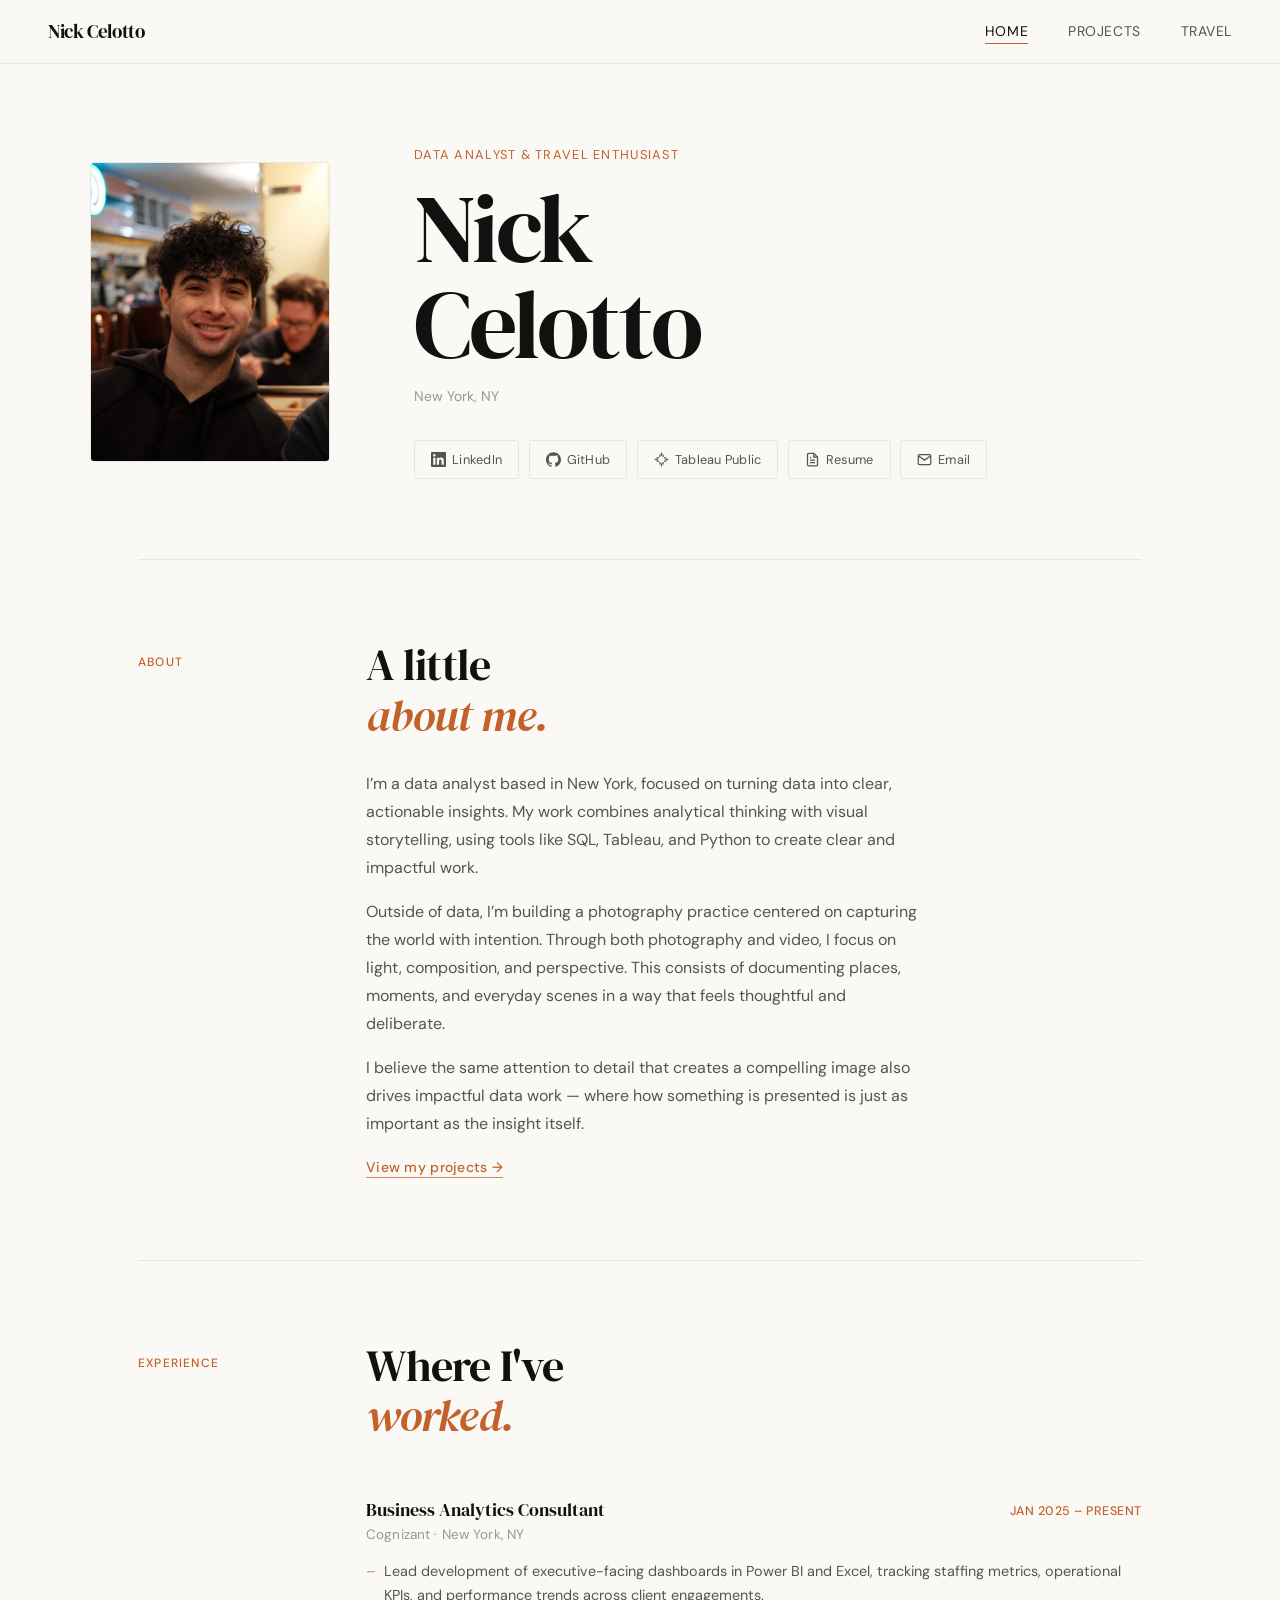
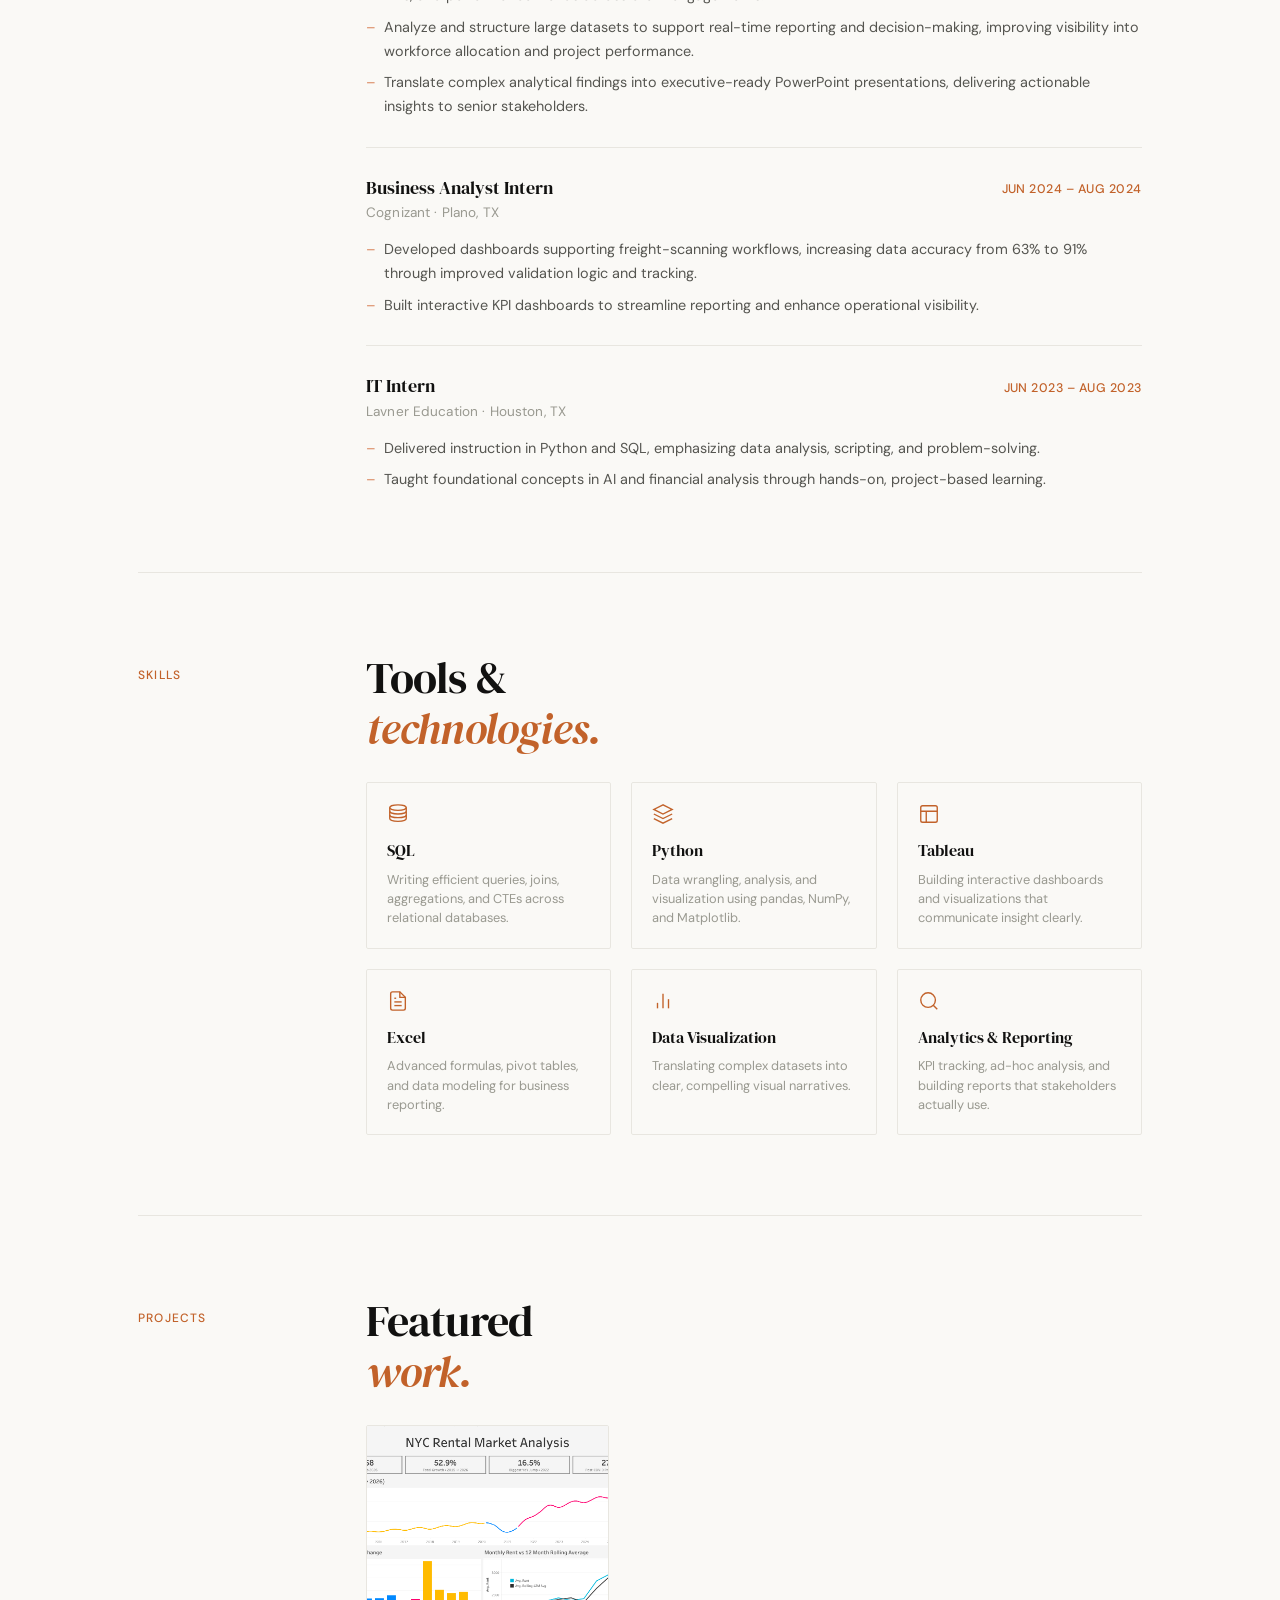
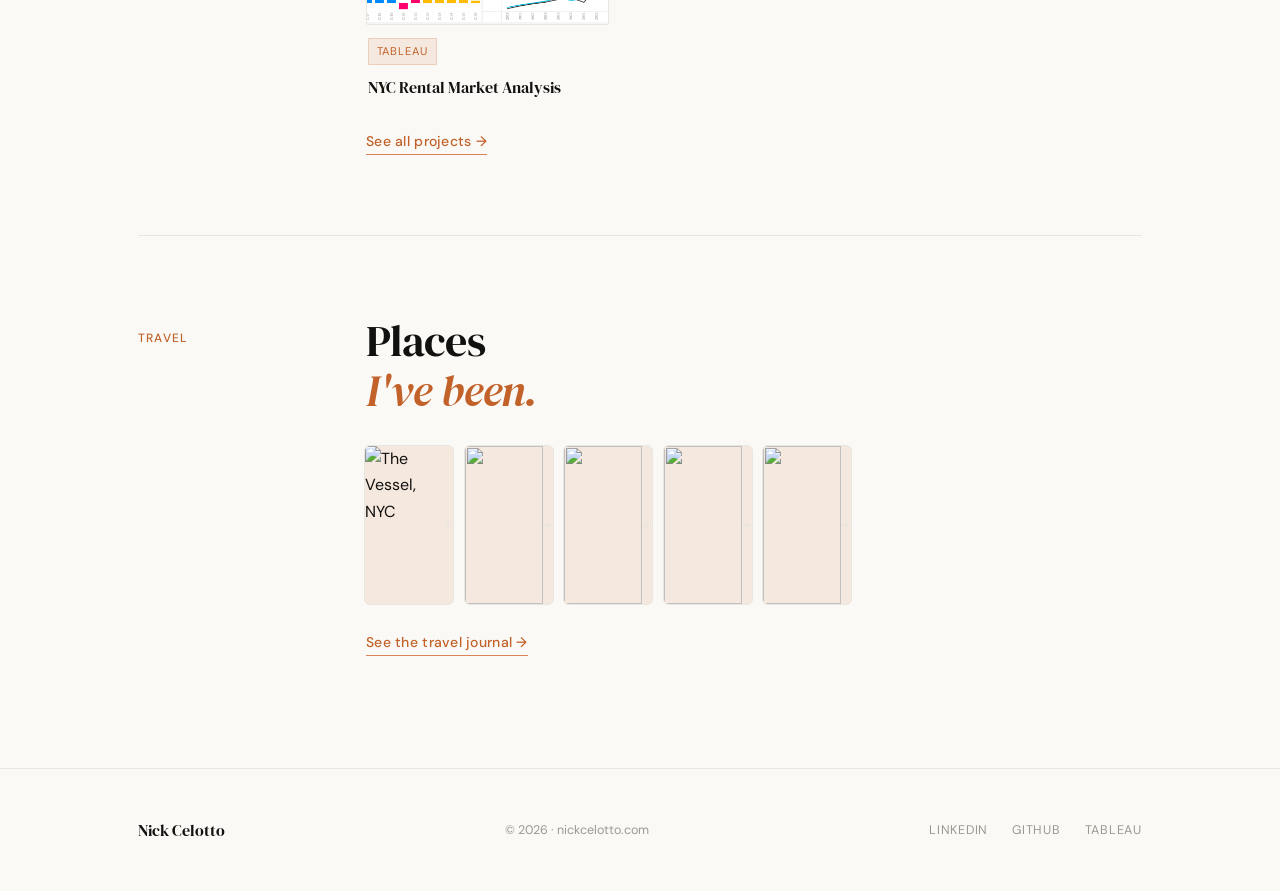
==== index.html @ 1ec110b9 "brief description of what you changed" ====
<!DOCTYPE html>
<html lang="en">
<head>
  <meta charset="UTF-8" />
  <meta name="viewport" content="width=device-width, initial-scale=1.0" />
  <title>Nick Celotto — Data Analyst & Travel Enthusiast</title>
  <link rel="preconnect" href="https://fonts.googleapis.com" />
  <link rel="preconnect" href="https://fonts.gstatic.com" crossorigin />
  <link href="https://fonts.googleapis.com/css2?family=DM+Serif+Display:ital@0;1&family=DM+Sans:wght@300;400;500&display=swap" rel="stylesheet" />
  <link rel="stylesheet" href="style.css" />
</head>
<body>

  <!-- NAV -->
  <nav class="nav">
    <a href="index.html" class="nav-logo">Nick Celotto</a>
    <ul class="nav-links">
      <li><a href="index.html" class="active">Home</a></li>
      <li><a href="projects.html">Projects</a></li>
      <li><a href="travel.html">Travel</a></li>
    </ul>
    <button class="nav-hamburger" id="hamburger" aria-label="Menu">
      <span></span><span></span><span></span>
    </button>
  </nav>
  <div class="nav-mobile-menu" id="mobileMenu">
    <a href="index.html">Home</a>
    <a href="projects.html">Projects</a>
    <a href="travel.html">Photography</a>
  </div>

  <!-- HERO -->
  <section class="hero">
    <div class="hero-inner">
      <div class="hero-photo-wrap">
        <div class="hero-photo">
          <img src="assets/pfp.jpg" alt="Nick Celotto" onerror="this.style.display='none'; this.parentElement.classList.add('photo-placeholder')" />
        </div>
      </div>
      <div class="hero-text">
        <p class="hero-eyebrow">Data Analyst & Travel Enthusiast</p>
        <h1 class="hero-name">Nick<br/>Celotto</h1>
        <p class="hero-location">New York, NY</p>
        <div class="hero-links">
          <a href="https://www.linkedin.com/in/nicholascelotto" class="link-pill" target="_blank">
            <svg width="15" height="15" viewBox="0 0 24 24" fill="currentColor"><path d="M20.447 20.452h-3.554v-5.569c0-1.328-.027-3.037-1.852-3.037-1.853 0-2.136 1.445-2.136 2.939v5.667H9.351V9h3.414v1.561h.046c.477-.9 1.637-1.85 3.37-1.85 3.601 0 4.267 2.37 4.267 5.455v6.286zM5.337 7.433a2.062 2.062 0 01-2.063-2.065 2.064 2.064 0 112.063 2.065zm1.782 13.019H3.555V9h3.564v11.452zM22.225 0H1.771C.792 0 0 .774 0 1.729v20.542C0 23.227.792 24 1.771 24h20.451C23.2 24 24 23.227 24 22.271V1.729C24 .774 23.2 0 22.222 0h.003z"/></svg>
            LinkedIn
          </a>
          <a href="https://github.com/nickcelotto" class="link-pill" target="_blank">
            <svg width="15" height="15" viewBox="0 0 24 24" fill="currentColor"><path d="M12 .297c-6.63 0-12 5.373-12 12 0 5.303 3.438 9.8 8.205 11.385.6.113.82-.258.82-.577 0-.285-.01-1.04-.015-2.04-3.338.724-4.042-1.61-4.042-1.61C4.422 18.07 3.633 17.7 3.633 17.7c-1.087-.744.084-.729.084-.729 1.205.084 1.838 1.236 1.838 1.236 1.07 1.835 2.809 1.305 3.495.998.108-.776.417-1.305.76-1.605-2.665-.3-5.466-1.332-5.466-5.93 0-1.31.465-2.38 1.235-3.22-.135-.303-.54-1.523.105-3.176 0 0 1.005-.322 3.3 1.23.96-.267 1.98-.399 3-.405 1.02.006 2.04.138 3 .405 2.28-1.552 3.285-1.23 3.285-1.23.645 1.653.24 2.873.12 3.176.765.84 1.23 1.91 1.23 3.22 0 4.61-2.805 5.625-5.475 5.92.42.36.81 1.096.81 2.22 0 1.606-.015 2.896-.015 3.286 0 .315.21.69.825.57C20.565 22.092 24 17.592 24 12.297c0-6.627-5.373-12-12-12"/></svg>
            GitHub
          </a>
          <a href="https://public.tableau.com/app/profile/nicholas.celotto/vizzes" class="link-pill" target="_blank">
            <svg width="15" height="15" viewBox="0 0 24 24" fill="currentColor"><rect x="11" y="1" width="2" height="5"/><rect x="11" y="18" width="2" height="5"/><rect x="1" y="11" width="5" height="2"/><rect x="18" y="11" width="5" height="2"/><rect x="8.5" y="4" width="2" height="4"/><rect x="8.5" y="16" width="2" height="4"/><rect x="13.5" y="4" width="2" height="4"/><rect x="13.5" y="16" width="2" height="4"/><rect x="4" y="8.5" width="4" height="2"/><rect x="16" y="8.5" width="4" height="2"/><rect x="4" y="13.5" width="4" height="2"/><rect x="16" y="13.5" width="4" height="2"/></svg>
            Tableau Public
          </a>
          <!-- ★ RESUME BUTTON — points to assets/resume.pdf. Drop your PDF there. -->
          <a href="assets/resume.pdf" class="link-pill link-pill" target="_blank">
            <svg width="15" height="15" viewBox="0 0 24 24" fill="none" stroke="currentColor" stroke-width="2"><path d="M14 2H6a2 2 0 00-2 2v16a2 2 0 002 2h12a2 2 0 002-2V8z"/><polyline points="14 2 14 8 20 8"/><line x1="16" y1="13" x2="8" y2="13"/><line x1="16" y1="17" x2="8" y2="17"/><polyline points="10 9 9 9 8 9"/></svg>
            Resume
          </a>
          <a href="mailto:nickcelotto15@gmail.com" class="link-pill">
            <svg width="15" height="15" viewBox="0 0 24 24" fill="none" stroke="currentColor" stroke-width="2"><path d="M4 4h16c1.1 0 2 .9 2 2v12c0 1.1-.9 2-2 2H4c-1.1 0-2-.9-2-2V6c0-1.1.9-2 2-2z"/><polyline points="22,6 12,13 2,6"/></svg>
            Email
          </a>
        </div>
      </div>
    </div>
  </section>

  <!-- DIVIDER -->
  <div class="section-divider"></div>

  <!-- BIO -->
  <section class="section bio-section">
    <div class="container two-col">
      <div class="col-label">
        <span class="label-tag">About</span>
      </div>
      <div class="col-content">
        <h2 class="section-heading">A little<br/><em>about me.</em></h2>
        <p class="bio-text">I’m a data analyst based in New York, focused on turning data into clear, actionable insights. My work combines analytical thinking with visual storytelling, using tools like SQL, Tableau, and Python to create clear and impactful work.</p>
        <p class="bio-text">Outside of data, I’m building a photography practice centered on capturing the world with intention. Through both photography and video, I focus on light, composition, and perspective. This consists of documenting places, moments, and everyday scenes in a way that feels thoughtful and deliberate.</p>
        <p class="bio-text">I believe the same attention to detail that creates a compelling image also drives impactful data work — where how something is presented is just as important as the insight itself.</p>
        <a href="projects.html" class="cta-link">View my projects →</a>
      </div>
    </div>
  </section>

  <div class="section-divider"></div>

  <!-- ★ EXPERIENCE SECTION -->
  <section class="section experience-section">
    <div class="container two-col">
      <div class="col-label">
        <span class="label-tag">Experience</span>
      </div>
      <div class="col-content">
        <h2 class="section-heading">Where I've<br/><em>worked.</em></h2>

        <!-- JOB 1 — replace with your real experience -->
        <div class="exp-item">
          <div class="exp-header">
            <div class="exp-left">
              <h3 class="exp-role">Business Analytics Consultant</h3>
              <p class="exp-company">Cognizant · New York, NY</p>
            </div>
            <span class="exp-dates">Jan 2025 – Present</span>
          </div>
          <ul class="exp-bullets">
            <li>Lead development of executive-facing dashboards in Power BI and Excel, tracking staffing metrics, operational KPIs, and performance trends across client engagements.</li>
            <li>Analyze and structure large datasets to support real-time reporting and decision-making, improving visibility into workforce allocation and project performance.</li>
            <li>Translate complex analytical findings into executive-ready PowerPoint presentations, delivering actionable insights to senior stakeholders.</li>
          </ul>
        </div>

        <!-- JOB 2 -->
        <div class="exp-item">
          <div class="exp-header">
            <div class="exp-left">
              <h3 class="exp-role">Business Analyst Intern</h3>
              <p class="exp-company">Cognizant · Plano, TX</p>
            </div>
            <span class="exp-dates">Jun 2024 – Aug 2024</span>
          </div>
          <ul class="exp-bullets">
            <li>Developed dashboards supporting freight-scanning workflows, increasing data accuracy from 63% to 91% through improved validation logic and tracking.</li>
            <li>Built interactive KPI dashboards to streamline reporting and enhance operational visibility.</li>
          </ul>
        </div>

        <!-- JOB 3 — remove this block if you only have two roles -->
        <div class="exp-item">
          <div class="exp-header">
            <div class="exp-left">
              <h3 class="exp-role">IT Intern</h3>
              <p class="exp-company">Lavner Education · Houston, TX</p>
            </div>
            <span class="exp-dates">Jun 2023 – Aug 2023</span>
          </div>
          <ul class="exp-bullets">
            <li>Delivered instruction in Python and SQL, emphasizing data analysis, scripting, and problem-solving.</li>
            <li>Taught foundational concepts in AI and financial analysis through hands-on, project-based learning.</li>
          </ul>
        </div>

      </div>
    </div>
  </section>

  <div class="section-divider"></div>

  <!-- SKILLS -->
  <section class="section skills-section">
    <div class="container two-col">
      <div class="col-label">
        <span class="label-tag">Skills</span>
      </div>
      <div class="col-content">
        <h2 class="section-heading">Tools &<br/><em>technologies.</em></h2>
        <div class="skills-grid">
          <div class="skill-card">
            <div class="skill-icon">
              <svg width="22" height="22" viewBox="0 0 24 24" fill="none" stroke="currentColor" stroke-width="1.5"><ellipse cx="12" cy="5" rx="9" ry="3"/><path d="M3 5v4c0 1.66 4.03 3 9 3s9-1.34 9-3V5"/><path d="M3 9v4c0 1.66 4.03 3 9 3s9-1.34 9-3V9"/><path d="M3 13v4c0 1.66 4.03 3 9 3s9-1.34 9-3v-4"/></svg>
            </div>
            <h3 class="skill-name">SQL</h3>
            <p class="skill-desc">Writing efficient queries, joins, aggregations, and CTEs across relational databases.</p>
          </div>
          <div class="skill-card">
            <div class="skill-icon">
              <svg width="22" height="22" viewBox="0 0 24 24" fill="none" stroke="currentColor" stroke-width="1.5"><path d="M12 2L2 7l10 5 10-5-10-5z"/><path d="M2 17l10 5 10-5"/><path d="M2 12l10 5 10-5"/></svg>
            </div>
            <h3 class="skill-name">Python</h3>
            <p class="skill-desc">Data wrangling, analysis, and visualization using pandas, NumPy, and Matplotlib.</p>
          </div>
          <div class="skill-card">
            <div class="skill-icon">
              <svg width="22" height="22" viewBox="0 0 24 24" fill="none" stroke="currentColor" stroke-width="1.5"><rect x="3" y="3" width="18" height="18" rx="2"/><path d="M3 9h18M9 21V9"/></svg>
            </div>
            <h3 class="skill-name">Tableau</h3>
            <p class="skill-desc">Building interactive dashboards and visualizations that communicate insight clearly.</p>
          </div>
          <div class="skill-card">
            <div class="skill-icon">
              <svg width="22" height="22" viewBox="0 0 24 24" fill="none" stroke="currentColor" stroke-width="1.5"><path d="M14 2H6a2 2 0 00-2 2v16a2 2 0 002 2h12a2 2 0 002-2V8z"/><polyline points="14 2 14 8 20 8"/><line x1="16" y1="13" x2="8" y2="13"/><line x1="16" y1="17" x2="8" y2="17"/><polyline points="10 9 9 9 8 9"/></svg>
            </div>
            <h3 class="skill-name">Excel</h3>
            <p class="skill-desc">Advanced formulas, pivot tables, and data modeling for business reporting.</p>
          </div>
          <div class="skill-card">
            <div class="skill-icon">
              <svg width="22" height="22" viewBox="0 0 24 24" fill="none" stroke="currentColor" stroke-width="1.5"><line x1="18" y1="20" x2="18" y2="10"/><line x1="12" y1="20" x2="12" y2="4"/><line x1="6" y1="20" x2="6" y2="14"/></svg>
            </div>
            <h3 class="skill-name">Data Visualization</h3>
            <p class="skill-desc">Translating complex datasets into clear, compelling visual narratives.</p>
          </div>
          <div class="skill-card">
            <div class="skill-icon">
              <svg width="22" height="22" viewBox="0 0 24 24" fill="none" stroke="currentColor" stroke-width="1.5"><circle cx="11" cy="11" r="8"/><line x1="21" y1="21" x2="16.65" y2="16.65"/></svg>
            </div>
            <h3 class="skill-name">Analytics & Reporting</h3>
            <p class="skill-desc">KPI tracking, ad-hoc analysis, and building reports that stakeholders actually use.</p>
          </div>
        </div>
      </div>
    </div>
  </section>

  <div class="section-divider"></div>

  <!-- FEATURED PROJECTS -->
  <section class="section projects-section">
    <div class="container two-col">
      <div class="col-label">
        <span class="label-tag">Projects</span>
      </div>
      <div class="col-content">
        <h2 class="section-heading">Featured<br/><em>work.</em></h2>
        <div class="project-grid">
          <!-- Project 1 → Featured tab -->
          <a href="projects.html?p=featured" class="project-card">
            <div class="project-img">
              <img src="assets/nyc-rent-dashboard.png" alt="Sales Dashboard" onerror="this.parentElement.classList.add('img-placeholder')" />
              <div class="project-overlay">
                <span>View Project →</span>
              </div>
            </div>
            <div class="project-meta">
              <span class="project-tag">Tableau</span>
              <h3 class="project-title">NYC Rental Market Analysis</h3>
            </div>
          </a>
          <!-- ★ PROJECT 2 — uncomment when ready to add
          <a href="projects.html?p=other#project2" class="project-card">
            <div class="project-img">
              <img src="assets/project2.jpg" alt="Python Analysis" onerror="this.parentElement.classList.add('img-placeholder')" />
              <div class="project-overlay">
                <span>View Project →</span>
              </div>
            </div>
            <div class="project-meta">
              <span class="project-tag">Python</span>
              <h3 class="project-title">Sales Performance Analysis</h3>
            </div>
          </a>
          -->

          <!-- ★ PROJECT 3 — uncomment when ready to add
          <a href="projects.html?p=other#project3" class="project-card">
            <div class="project-img">
              <img src="assets/project3.jpg" alt="SQL Project" onerror="this.parentElement.classList.add('img-placeholder')" />
              <div class="project-overlay">
                <span>View Project →</span>
              </div>
            </div>
            <div class="project-meta">
              <span class="project-tag">SQL</span>
              <h3 class="project-title">Personal Finance Spending Analysis</h3>
            </div>
          </a>
          -->
        </div>
        <a href="projects.html" class="cta-link" style="margin-top: 2rem; display: inline-block;">See all projects →</a>
      </div>
    </div>
  </section>

  <div class="section-divider"></div>

  <!-- PHOTOGRAPHY TEASER — horizontal scroll filmstrip
       9:16 aspect ratio (Instagram story format), uniform across all frames.
       ★ HOW TO UPDATE: add or remove .film-frame divs.
         Change src= to your own photos. Add as many as you like —
         the strip scrolls horizontally to fit them all. -->
  <section class="section photo-teaser-section">
    <div class="container two-col">
      <div class="col-label">
        <span class="label-tag">Travel</span>
      </div>
      <div class="col-content">
        <h2 class="section-heading">Places<br/><em>I've been.</em></h2>

        <!-- Filmstrip — scrolls horizontally, each frame is 9:16 -->
        <div class="filmstrip" role="list">
          <div class="film-frame" role="listitem">
            <img src="assets/vessel.JPG" alt="The Vessel, NYC"
                 onerror="this.parentElement.classList.add('film-placeholder')" />
          </div>
          <div class="film-frame" role="listitem">
            <img src="assets/Building.png" alt=""
                 onerror="this.parentElement.classList.add('film-placeholder')" />
          </div>
          <div class="film-frame" role="listitem">
            <img src="assets/Cherry Blossom.jpg" alt=""
                 onerror="this.parentElement.classList.add('film-placeholder')" />
          </div>
          <div class="film-frame" role="listitem">
            <img src="assets/manhattanbridge.jpg" alt=""
                 onerror="this.parentElement.classList.add('film-placeholder')" />
          </div>
          <div class="film-frame" role="listitem">
            <img src="assets/car.png" alt=""
                 onerror="this.parentElement.classList.add('film-placeholder')" />
          </div>
        </div>

        <a href="travel.html?tab=favorites" class="cta-link" style="margin-top: 1.5rem; display: inline-block;">See the travel journal →</a>
      </div>
    </div>
  </section>

  <!-- FOOTER -->
  <footer class="footer">
    <div class="container footer-inner">
      <p class="footer-name">Nick Celotto</p>
      <p class="footer-copy">© 2026 · nickcelotto.com</p>
      <div class="footer-links">
        <a href="https://www.linkedin.com/in/nickcelotto" target="_blank">LinkedIn</a>
        <a href="https://github.com/nickcelotto" target="_blank">GitHub</a>
        <a href="https://public.tableau.com/app/profile/nickcelotto" target="_blank">Tableau</a>
      </div>
    </div>
  </footer>

  <script src="main.js"></script>
</body>
</html>
---- style.css ----
/* ============================================================
   NICK CELOTTO — PORTFOLIO STYLESHEET
   
   TABLE OF CONTENTS:
   1.  Reset & CSS Variables
   2.  Base Styles (body, images, links)
   3.  Navigation (desktop + mobile hamburger)
   4.  Layout Utilities (container, two-column grid)
   5.  Section Spacing & Dividers
   6.  Hero (homepage)
   7.  Bio Text & CTA Links
   8.  Skills Grid
   9.  Project Cards (homepage teaser)
   10. Page Headers (projects, photography pages)
   11. Filter/Tab Bar (sticky bar below page header)
   12. Tab System (show/hide views via JS)
   13. Project Detail Cards (Other Projects view)
   14. Featured Project — editorial layout
   15. Photo Strip (homepage teaser)
   16. Gallery Page (masonry grid + lightbox)
   17. Experience Section (homepage)
   18. Resume Pill (accent-colored hero button)
   19. Metrics Strip (photography page)
   20. Photography Home — editorial intro
   21. Footer
   22. Animations & Scroll Reveal
   23. Responsive Breakpoints
   ============================================================ */


/* ============================================================
   1. RESET & CSS VARIABLES
   ============================================================
   box-sizing: border-box means padding and border are included
   in an element's width/height — avoids layout math headaches.
   CSS custom properties (--variables) are defined on :root so
   they're available everywhere in the file.
   ============================================================ */

*, *::before, *::after { box-sizing: border-box; margin: 0; padding: 0; }

:root {
  /* ── Text colors ── */
  --ink: #111110;           /* near-black for headings and strong text */
  --ink-mid: #555550;       /* body text, descriptions */
  --ink-light: #999990;     /* captions, labels, secondary text */
  --ink-faint: #e8e6e0;     /* borders, dividers, very subtle lines */

  /* ── Background colors ── */
  --paper: #faf9f6;         /* page background — warm off-white, not pure white */
  --paper-warm: #f3f1eb;    /* slightly deeper warm tone for cards, strips */

  /* ── Accent — warm terracotta/amber ──
     Used on: labels, italic headings, icons, buttons, links,
     tag backgrounds, stat numbers, quote marks, arrow symbols. */
  --accent: #c2622a;        /* main accent, full saturation */
  --accent-hover: #a84e1e;  /* darker shade for hover states */
  --accent-faint: #f5e8de;  /* very light tint for backgrounds/hover fills */
  --accent-mid: #d9845a;    /* mid tone — used in dark-bg contexts */

  /* ── Legacy tag variables (kept for compatibility) ── */
  --tag-bg: #eeecea;
  --tag-color: #555550;

  /* ── Typography ── */
  --serif: 'DM Serif Display', Georgia, serif; /* headings, pull quotes */
  --sans: 'DM Sans', system-ui, sans-serif;    /* all body text, UI labels */

  /* ── Layout ── */
  --nav-h: 64px;            /* nav bar height — used to offset sticky elements */
  --max-w: 1100px;          /* max content width, centered on large screens */
  --side-pad: clamp(1.25rem, 5vw, 3rem); /* responsive horizontal padding */
  /* clamp(min, preferred, max) — shrinks on small screens, caps on large */
}

html { scroll-behavior: smooth; } /* makes anchor links (#section) animate */


/* ============================================================
   2. BASE STYLES
   ============================================================ */

body {
  font-family: var(--sans);
  background: var(--paper);
  color: var(--ink);
  font-size: 16px;
  line-height: 1.65;
  -webkit-font-smoothing: antialiased; /* crisper text rendering on macOS/iOS */
}

/* Images are block by default (removes inline bottom gap).
   width: 100% makes them fill their container.
   height: auto preserves natural aspect ratio — no cropping.
   Individual containers override this where a fixed crop is needed. */
img { display: block; width: 100%; height: auto; }

/* Remove default link styling — we'll style each context manually */
a { color: inherit; text-decoration: none; }


/* ============================================================
   3. NAVIGATION
   ============================================================
   The nav is fixed (stays at top while scrolling).
   backdrop-filter: blur creates the frosted-glass effect.
   z-index: 1000 keeps it above all page content.
   ============================================================ */

.nav {
  position: fixed;
  top: 0; left: 0; right: 0;
  height: var(--nav-h);
  background: rgba(250, 249, 246, 0.94); /* slightly transparent so blur shows */
  backdrop-filter: blur(12px);
  -webkit-backdrop-filter: blur(12px);   /* Safari prefix */
  border-bottom: 1px solid var(--ink-faint);
  display: flex;
  align-items: center;
  justify-content: space-between;
  padding: 0 var(--side-pad);
  z-index: 1000;
}

/* Logo text — uses serif font, slightly smaller than headings */
.nav-logo {
  font-family: var(--serif);
  font-size: 1.2rem;
  letter-spacing: -0.02em;
  color: var(--ink);
}

/* Desktop nav links */
.nav-links {
  list-style: none;
  display: flex;
  gap: 2.5rem;
}

.nav-links a {
  font-size: 0.875rem;
  font-weight: 400;
  letter-spacing: 0.04em;
  text-transform: uppercase;
  color: var(--ink-mid);
  transition: color 0.2s;
  position: relative; /* needed for the ::after underline pseudo-element */
}

/* Animated underline on hover/active — grows from left using width transition */
.nav-links a::after {
  content: '';
  position: absolute;
  bottom: -4px; left: 0;
  width: 0; height: 1.5px;
  background: var(--accent);
  transition: width 0.25s;
}

.nav-links a:hover,
.nav-links a.active {
  color: var(--ink);
}

.nav-links a:hover::after,
.nav-links a.active::after {
  width: 100%; /* triggers the underline animation */
}

/* Hamburger button — hidden on desktop, shown on mobile via media query */
.nav-hamburger {
  display: none;
  flex-direction: column;
  gap: 5px;
  background: none;
  border: none;
  cursor: pointer;
  padding: 8px;   /* extra padding = larger tap target on mobile */
  margin: -8px;   /* negative margin cancels out the extra padding visually */
}

.nav-hamburger span {
  display: block;
  width: 22px; height: 1.5px;
  background: var(--ink);
  transition: all 0.25s;
}

/* Mobile dropdown — hidden until JS adds class "open" */
.nav-mobile-menu {
  display: none;
  position: fixed;
  top: var(--nav-h); /* starts directly below the nav bar */
  left: 0; right: 0;
  background: var(--paper);
  border-bottom: 1px solid var(--ink-faint);
  padding: 1.5rem var(--side-pad) 2rem;
  flex-direction: column;
  gap: 0;
  z-index: 999; /* just below the nav bar itself */
  box-shadow: 0 8px 24px rgba(17,17,16,0.07);
}

.nav-mobile-menu.open { display: flex; } /* toggled by main.js */

.nav-mobile-menu a {
  font-size: 1.15rem;
  font-weight: 400;
  color: var(--ink-mid);
  padding: 0.85rem 0;
  border-bottom: 1px solid var(--ink-faint);
  transition: color 0.2s;
}

.nav-mobile-menu a:last-child { border-bottom: none; }
.nav-mobile-menu a:hover { color: var(--ink); }


/* ============================================================
   4. LAYOUT UTILITIES
   ============================================================ */

/* Centered wrapper with max-width and horizontal padding */
.container {
  max-width: var(--max-w);
  margin: 0 auto;
  padding: 0 var(--side-pad);
}

/* Two-column layout used in bio, skills, projects, experience sections.
   180px label column on left, content fills the rest. */
.two-col {
  display: grid;
  grid-template-columns: 180px 1fr;
  gap: 3rem;
  align-items: start;
}

.col-label { padding-top: 0.5rem; }

/* Small uppercase label like "About", "Skills", "Projects" */
.label-tag {
  font-size: 0.75rem;
  letter-spacing: 0.1em;
  text-transform: uppercase;
  color: var(--accent); /* accent color makes these stand out */
  font-weight: 500;
}


/* ============================================================
   5. SECTION SPACING & DIVIDERS
   ============================================================ */

.section { padding: 5rem 0; }

/* Horizontal rule between sections — constrained to content width */
.section-divider {
  height: 1px;
  background: var(--ink-faint);
  max-width: calc(var(--max-w) - 2 * var(--side-pad));
  margin-left: auto;
  margin-right: auto;
}

/* Shared heading style for section titles.
   clamp() makes font-size scale smoothly between viewport sizes. */
.section-heading {
  font-family: var(--serif);
  font-size: clamp(2rem, 4vw, 2.75rem);
  font-weight: 400;
  line-height: 1.15;
  letter-spacing: -0.02em;
  color: var(--ink);
  margin-bottom: 1.75rem;
}

/* The <em> inside headings is used for the italic accent line */
.section-heading em {
  font-style: italic;
  color: var(--accent);
}


/* ============================================================
   6. HERO (homepage)
   ============================================================
   padding-top accounts for the fixed nav bar so content
   doesn't hide underneath it.
   ============================================================ */

.hero {
  padding-top: calc(var(--nav-h) + 5rem);
  padding-bottom: 5rem;
  padding-left: var(--side-pad);
  padding-right: var(--side-pad);
}

/* Two-column: photo left, text right */
.hero-inner {
  max-width: var(--max-w);
  margin: 0 auto;
  display: grid;
  grid-template-columns: 260px 1fr;
  gap: 4rem;
  align-items: center;
}

.hero-photo-wrap { position: relative; }

/* Fixed-size portrait crop for the profile photo */
.hero-photo {
  width: 240px;
  height: 300px;
  border-radius: 4px;
  overflow: hidden;           /* clips the image to the rounded corners */
  background: var(--accent-faint);
  border: 1px solid var(--ink-faint);
}

/* Override the global img rule — portrait photo needs cover crop */
.hero-photo img {
  width: 100%;
  height: 100%;
  object-fit: cover;          /* fills the box, crops edges if needed */
}

/* Fallback shown when profile image is missing (via onerror in HTML) */
.photo-placeholder {
  display: flex;
  align-items: center;
  justify-content: center;
  background: var(--accent-faint) !important;
}

.photo-placeholder::after {
  content: 'Add photo';
  font-size: 0.8rem;
  color: var(--ink-light);
  font-family: var(--sans);
}

/* Small uppercase label above the name */
.hero-eyebrow {
  font-size: 0.8rem;
  letter-spacing: 0.1em;
  text-transform: uppercase;
  color: var(--accent);
  margin-bottom: 1rem;
}

/* Large name — the biggest type on the page */
.hero-name {
  font-family: var(--serif);
  font-size: clamp(3.5rem, 8vw, 6rem);
  font-weight: 400;
  line-height: 1.0;
  letter-spacing: -0.03em;
  color: var(--ink);
  margin-bottom: 0.75rem;
}

.hero-location {
  font-size: 0.875rem;
  color: var(--ink-light);
  margin-bottom: 2rem;
}

/* Wraps the row of link pills (LinkedIn, GitHub, Resume, etc.) */
.hero-links {
  display: flex;
  flex-wrap: wrap; /* wraps to next line on narrow screens */
  gap: 0.6rem;
}

/* ── Link pills ──
   Used for LinkedIn, GitHub, Email, Resume buttons in the hero.
   Border + small padding gives them a "chip" look. */
.link-pill {
  display: inline-flex;
  align-items: center;
  gap: 6px;
  padding: 0.5rem 1rem;
  border: 1px solid var(--ink-faint);
  border-radius: 2px;
  font-size: 0.8rem;
  font-weight: 400;
  color: var(--ink-mid);
  background: transparent;
  transition: all 0.2s;
  letter-spacing: 0.02em;
}

.link-pill:hover {
  border-color: var(--accent);
  color: var(--accent);
  background: var(--accent-faint);
}


/* ============================================================
   7. BIO TEXT & CTA LINKS
   ============================================================ */

/* Body paragraph text in the About, Experience sections */
.bio-text {
  color: var(--ink-mid);
  font-size: 1rem;
  line-height: 1.75;
  margin-bottom: 1rem;
  max-width: 560px; /* keeps line length readable */
}

/* "View my projects →" style inline link */
.cta-link {
  font-size: 0.875rem;
  font-weight: 500;
  color: var(--accent);
  letter-spacing: 0.02em;
  border-bottom: 1px solid var(--accent-mid); /* underline via border, not text-decoration */
  padding-bottom: 1px;
  transition: opacity 0.2s;
}

.cta-link:hover { opacity: 0.6; }


/* ============================================================
   8. SKILLS GRID
   ============================================================ */

/* Auto-fill means as many columns as fit; min 200px each */
.skills-grid {
  display: grid;
  grid-template-columns: repeat(auto-fill, minmax(200px, 1fr));
  gap: 1.25rem;
}

.skill-card {
  padding: 1.25rem;
  border: 1px solid var(--ink-faint);
  border-radius: 2px;
  background: var(--paper);
  transition: border-color 0.2s, background 0.2s;
}

.skill-card:hover {
  border-color: var(--accent-mid);
  background: var(--accent-faint);
}

.skill-icon {
  color: var(--accent); /* accent-colored SVG icons */
  margin-bottom: 0.75rem;
  line-height: 0; /* removes extra space below inline SVG */
}

.skill-name {
  font-family: var(--serif);
  font-size: 1rem;
  font-weight: 400;
  color: var(--ink);
  margin-bottom: 0.4rem;
}

.skill-desc {
  font-size: 0.8rem;
  color: var(--ink-light);
  line-height: 1.5;
}


/* ============================================================
   9. PROJECT CARDS (homepage featured work teaser)
   ============================================================ */

.project-grid {
  display: grid;
  grid-template-columns: repeat(auto-fill, minmax(240px, 1fr));
  gap: 1.5rem;
}

.project-card {
  display: block;
  cursor: pointer;
}

/* Fixed-height image box for the homepage project thumbnails */
.project-img {
  position: relative;  /* needed for the .project-overlay absolute positioning */
  height: 200px;
  border-radius: 2px;
  overflow: hidden;
  background: var(--accent-faint);
  border: 1px solid var(--ink-faint);
  margin-bottom: 0.75rem;
}

/* These thumbnail images use cover crop (fixed height box) */
.project-img img {
  width: 100%;
  height: 100%;
  object-fit: cover;
}

/* Fallback text shown when no image is found */
.img-placeholder {
  display: flex;
  align-items: center;
  justify-content: center;
}

.img-placeholder::after {
  content: 'Add image';
  font-size: 0.75rem;
  color: var(--ink-light);
  font-family: var(--sans);
}

/* Dark overlay that fades in on hover, showing "View Project →" */
.project-overlay {
  position: absolute;
  inset: 0; /* shorthand for top/right/bottom/left: 0 */
  background: rgba(17, 17, 16, 0.7);
  display: flex;
  align-items: center;
  justify-content: center;
  opacity: 0;
  transition: opacity 0.25s;
}

.project-overlay span {
  font-size: 0.85rem;
  color: #faf9f6;
  letter-spacing: 0.04em;
}

/* Show overlay and slightly zoom image on card hover */
.project-card:hover .project-overlay { opacity: 1; }
.project-card:hover .project-img img { transform: scale(1.03); transition: transform 0.4s; }

.project-meta { padding: 0 0.1rem; }

/* Accent-colored tag labels (Tableau, Python, SQL, etc.) */
.project-tag {
  display: inline-block;
  font-size: 0.7rem;
  letter-spacing: 0.08em;
  text-transform: uppercase;
  color: var(--accent);
  background: var(--accent-faint);
  border: 1px solid rgba(194, 98, 42, 0.2);
  padding: 0.2rem 0.5rem;
  border-radius: 1px;
  margin-bottom: 0.4rem;
}

/* Secondary tags (e.g. "pandas" next to "Python") are more muted */
.project-tag.secondary {
  margin-left: 0.3rem;
  color: var(--ink-light);
  background: var(--paper-warm);
  border-color: var(--ink-faint);
}

.project-title {
  font-family: var(--serif);
  font-size: 1rem;
  font-weight: 400;
  color: var(--ink);
  line-height: 1.3;
  margin-top: 0.35rem;
}


/* ============================================================
   10. PAGE HEADERS (projects.html, photography.html)
   ============================================================
   Sits at the top of sub-pages. padding-top pushes it below
   the fixed nav. border-bottom visually separates it from the
   filter/tab bar below.
   ============================================================ */

.page-header {
  padding-top: calc(var(--nav-h) + 4rem);
  padding-bottom: 3rem;
  padding-left: var(--side-pad);
  padding-right: var(--side-pad);
  border-bottom: 1px solid var(--ink-faint);
  max-width: var(--max-w);
  margin: 0 auto;
}

.page-title {
  font-family: var(--serif);
  font-size: clamp(2.5rem, 6vw, 4rem);
  font-weight: 400;
  letter-spacing: -0.03em;
  color: var(--ink);
  margin: 0.5rem 0 1rem;
}

.page-subtitle {
  font-size: 1rem;
  color: var(--ink-mid);
  max-width: 480px;
  line-height: 1.65;
}


/* ============================================================
   11. FILTER / TAB BAR
   ============================================================
   position: sticky makes it stick to the top of the viewport
   as you scroll past it (offset by nav height).
   overflow-x: auto + nowrap allows horizontal scrolling on
   mobile so all buttons are accessible without wrapping.
   ============================================================ */

.filter-bar {
  border-bottom: 1px solid var(--ink-faint);
  padding: 1rem 0;
  position: sticky;
  top: var(--nav-h);
  background: rgba(250, 249, 246, 0.97);
  backdrop-filter: blur(8px);
  z-index: 100;
  overflow-x: auto;
  -webkit-overflow-scrolling: touch; /* smooth momentum scroll on iOS */
  scrollbar-width: none;             /* hide scrollbar in Firefox */
}

.filter-bar::-webkit-scrollbar { display: none; } /* hide scrollbar in Chrome/Safari */

.filter-bar .container {
  display: flex;
  gap: 0.5rem;
  flex-wrap: nowrap;       /* single row — scrolls instead of wrapping */
  min-width: max-content;  /* prevents container from shrinking below content */
}


/* ============================================================
   12. TAB SYSTEM
   ============================================================
   .tab-btn — the clickable buttons in the filter bar.
   .tab-view — the content panels shown/hidden by main.js.
   JS reads data-view="key" on buttons and matches to id="view-{key}".
   ============================================================ */

.tab-btn {
  font-family: var(--sans);
  font-size: 0.82rem;
  letter-spacing: 0.06em;
  text-transform: uppercase;
  color: var(--ink-light);
  background: transparent;
  border: 1px solid transparent;
  padding: 0.5rem 1.1rem;
  border-radius: 1px;
  cursor: pointer;
  transition: all 0.2s;
  white-space: nowrap;
  min-height: 38px; /* ensures comfortable tap target on mobile */
}

.tab-btn:hover {
  color: var(--ink);
  border-color: var(--ink-faint);
}

/* Active tab — accent border and background */
.tab-btn.active {
  color: var(--accent);
  border-color: var(--accent);
  background: var(--accent-faint);
}

/* Tab view containers — toggled between display:none and display:'' by JS */
.tab-view { /* no default styles needed — JS handles visibility */ }

/* Legacy filter buttons (kept in case any page still uses .filter-btn) */
.filter-btn {
  font-family: var(--sans);
  font-size: 0.78rem;
  letter-spacing: 0.06em;
  text-transform: uppercase;
  color: var(--ink-light);
  background: transparent;
  border: 1px solid transparent;
  padding: 0.45rem 1rem;
  border-radius: 1px;
  cursor: pointer;
  transition: all 0.2s;
  white-space: nowrap;
  min-height: 36px;
}

.filter-btn:hover { color: var(--ink); border-color: var(--ink-faint); }
.filter-btn.active {
  color: var(--accent);
  border-color: var(--accent);
  background: var(--accent-faint);
}


/* ============================================================
   13. PROJECT DETAIL CARDS (Other Projects view)
   ============================================================
   Each card has: title row, full-width image, then a two-column
   body with narrative on the left and a sticky metadata sidebar
   on the right.
   ============================================================ */

.projects-list { display: flex; flex-direction: column; gap: 0; }

/* Horizontal rule between project cards */
.project-separator { height: 1px; background: var(--ink-faint); margin: 3rem 0; }

.project-full {
  scroll-margin-top: calc(var(--nav-h) + 80px); /* offset for sticky nav when anchor-linking */
  opacity: 1;
  transition: opacity 0.3s;
}

.project-full.hidden { display: none; }

/* ── Top bar: title left, links right ── */
.pf-topbar {
  display: flex;
  justify-content: space-between;
  align-items: flex-end;
  gap: 2rem;
  margin-bottom: 1.5rem;
  flex-wrap: wrap;
}

.pf-title-group { flex: 1; }

.pf-tags {
  display: flex;
  gap: 0.4rem;
  flex-wrap: wrap;
  margin-bottom: 0.6rem;
}

.pf-title {
  font-family: var(--serif);
  font-size: clamp(1.6rem, 3.5vw, 2.2rem);
  font-weight: 400;
  letter-spacing: -0.025em;
  color: var(--ink);
  line-height: 1.15;
}

.pf-links {
  display: flex;
  gap: 0.6rem;
  flex-wrap: wrap;
  flex-shrink: 0;
  align-items: center;
}

/* ── Full-width project image ──
   height: auto lets images show at natural aspect ratio */
.pf-image {
  width: 100%;
  border-radius: 2px;
  overflow: hidden;
  background: var(--accent-faint);
  border: 1px solid var(--ink-faint);
  margin-bottom: 2.5rem;
}

.pf-image img {
  width: 100%;
  height: auto;
  display: block;
  object-fit: unset; /* no forced crop — respects natural aspect ratio */
}

/* ── Body: narrative (wider) + sticky sidebar ── */
.pf-body {
  display: grid;
  grid-template-columns: 1fr 280px;
  gap: 4rem;
  align-items: start;
}

/* ── Narrative blocks (Problem, Approach, Findings, Impact) ── */
.pf-narrative {
  display: flex;
  flex-direction: column;
  gap: 0;
}

.pf-block {
  padding: 1.75rem 0;
  border-bottom: 1px solid var(--ink-faint);
}

.pf-block:first-child { padding-top: 0; }
.pf-block:last-child { border-bottom: none; padding-bottom: 0; }

/* Small uppercase label ("The Problem", "Approach", etc.) */
.pf-block-label {
  font-size: 0.72rem;
  letter-spacing: 0.1em;
  text-transform: uppercase;
  color: var(--accent);
  font-weight: 500;
  margin-bottom: 0.75rem;
  font-family: var(--sans);
}

.pf-text {
  font-size: 0.95rem;
  color: var(--ink-mid);
  line-height: 1.8;
  max-width: 600px;
}

.pf-text + .pf-text { margin-top: 0.85rem; }

/* Key findings list — uses ↗ arrows instead of bullets */
.pf-findings {
  list-style: none;
  padding: 0;
  display: flex;
  flex-direction: column;
  gap: 0.65rem;
}

.pf-findings li {
  font-size: 0.92rem;
  color: var(--ink-mid);
  line-height: 1.7;
  padding-left: 1.25rem;
  position: relative;
  max-width: 600px;
}

/* The ↗ arrow — positioned absolutely to the left of each list item */
.pf-findings li::before {
  content: '↗';
  position: absolute;
  left: 0;
  color: var(--accent);
  font-size: 0.8rem;
  top: 0.15rem;
}

/* ── Metadata sidebar ──
   position: sticky keeps it visible as you scroll the narrative */
.pf-meta {
  position: sticky;
  top: calc(var(--nav-h) + 5rem);
  background: var(--paper-warm);
  border: 1px solid var(--ink-faint);
  border-radius: 2px;
  padding: 1.5rem;
  display: flex;
  flex-direction: column;
  gap: 0;
}

.pf-meta-block {
  padding: 0.85rem 0;
  border-bottom: 1px solid var(--ink-faint);
  display: flex;
  flex-direction: column;
  gap: 0.3rem;
}

.pf-meta-block:first-child { padding-top: 0; }
.pf-meta-block:last-child { border-bottom: none; padding-bottom: 0; }

.pf-meta-label {
  font-size: 0.68rem;
  letter-spacing: 0.1em;
  text-transform: uppercase;
  color: var(--accent-mid);
  font-weight: 500;
}

.pf-meta-val {
  font-size: 0.85rem;
  color: var(--ink-mid);
  line-height: 1.5;
}

/* ── Status badges ── */
.pf-status {
  display: inline-block;
  font-size: 0.72rem;
  letter-spacing: 0.06em;
  text-transform: uppercase;
  font-weight: 500;
  padding: 0.2rem 0.55rem;
  border-radius: 2px;
}

.pf-status--live {
  background: rgba(40, 167, 69, 0.1);
  color: #1d7a38;
  border: 1px solid rgba(40, 167, 69, 0.25);
}

.pf-status--complete {
  background: var(--accent-faint);
  color: var(--accent);
  border: 1px solid rgba(194, 98, 42, 0.2);
}

.pf-status--wip {
  background: rgba(255, 193, 7, 0.1);
  color: #856404;
  border: 1px solid rgba(255, 193, 7, 0.3);
}

/* ── Shared buttons used across project cards ── */

.btn-outline {
  display: inline-block;
  font-size: 0.8rem;
  font-weight: 500;
  letter-spacing: 0.04em;
  color: var(--accent);
  border: 1px solid var(--accent);
  padding: 0.6rem 1.2rem;
  border-radius: 1px;
  transition: all 0.2s;
  min-height: 40px; /* tap target */
  line-height: 1.6;
}

.btn-outline:hover {
  background: var(--accent);
  color: var(--paper);
}

.btn-ghost {
  display: inline-block;
  font-size: 0.8rem;
  font-weight: 400;
  letter-spacing: 0.04em;
  color: var(--ink-mid);
  border: 1px solid var(--ink-faint);
  padding: 0.6rem 1.2rem;
  border-radius: 1px;
  transition: all 0.2s;
  min-height: 40px;
  line-height: 1.6;
}

.btn-ghost:hover {
  border-color: var(--ink-mid);
  color: var(--ink);
}

/* Large placeholder for project images that haven't been added yet */
.img-placeholder-lg {
  display: flex;
  align-items: center;
  justify-content: center;
  height: 340px !important;
  background: var(--accent-faint) !important;
  border: 1px solid var(--ink-faint) !important;
  border-radius: 2px;
}

.img-placeholder-lg::after {
  content: 'Add project image';
  font-size: 0.8rem;
  color: var(--ink-light);
  font-family: var(--sans);
}


/* ============================================================
   14. FEATURED PROJECT — editorial layout
   ============================================================
   Unlike the Other Projects cards, the Featured Project uses a
   magazine-style layout:
     - Hero band with title + key stats
     - Full-width interactive Tableau embed
     - Three-column story narrative
     - Centered pull quote
     - 2x2 key findings grid
     - Bottom row with links and metadata
   ============================================================ */

/* ── Hero band ──
   Uses paper-warm background (same as the metrics strip) rather
   than dark — keeps the page light and minimal. */
.fp-hero {
  background: var(--paper-warm);
  border-bottom: 1px solid var(--ink-faint);
  padding: 5rem 0 4rem;
}

/* Two columns: large title left, stat numbers right */
.fp-hero-inner {
  display: grid;
  grid-template-columns: 1fr 340px;
  gap: 4rem;
  align-items: center;
}

.fp-tags { margin-bottom: 1.25rem; }

/* Tags inside the hero band — slightly darker tint to read on warm bg */
.fp-tags .project-tag {
  background: var(--accent-faint);
  border-color: rgba(194, 98, 42, 0.25);
  color: var(--accent);
}

.fp-tags .project-tag.secondary {
  background: var(--paper);
  border-color: var(--ink-faint);
  color: var(--ink-light);
}

/* Large serif title — the <em> part renders in accent color */
.fp-title {
  font-family: var(--serif);
  font-size: clamp(2.5rem, 5vw, 4rem);
  font-weight: 400;
  line-height: 1.1;
  letter-spacing: -0.03em;
  color: var(--ink);
  margin-bottom: 1.25rem;
}

.fp-title em {
  font-style: italic;
  color: var(--accent);
}

/* One-line project summary below the title */
.fp-tagline {
  font-size: 1rem;
  color: var(--ink-mid);
  line-height: 1.7;
  max-width: 480px;
}

/* Right column: three key numbers stacked vertically */
.fp-stat-pair {
  display: flex;
  flex-direction: column;
  gap: 0;
  border-left: 1px solid var(--ink-faint); /* visual separator from title */
  padding-left: 3rem;
}

.fp-stat {
  padding: 1.25rem 0;
  border-bottom: 1px solid var(--ink-faint);
}

.fp-stat:last-child { border-bottom: none; }

/* Big accent-colored number */
.fp-stat-val {
  display: block;
  font-family: var(--serif);
  font-size: 2.5rem;
  font-weight: 400;
  color: var(--accent);
  letter-spacing: -0.03em;
  line-height: 1;
  margin-bottom: 0.35rem;
}

.fp-stat-label {
  display: block;
  font-size: 0.78rem;
  color: var(--ink-light);
  line-height: 1.4;
  letter-spacing: 0.01em;
}

/* ── Tableau embed section ── */
.fp-embed-section {
  padding: 3.5rem 0;
  background: var(--paper);
  border-bottom: 1px solid var(--ink-faint);
  box-shadow: inset 0 3px 12px rgba(17,17,16,0.04);
}

/* Label row above the embed: "Live Dashboard" + instructions note */
.fp-embed-label {
  display: flex;
  align-items: baseline;
  gap: 1rem;
  margin-bottom: 1.25rem;
}

.fp-embed-eyebrow {
  font-size: 0.72rem;
  letter-spacing: 0.1em;
  text-transform: uppercase;
  color: var(--accent);
  font-weight: 500;
}

.fp-embed-note {
  font-size: 0.8rem;
  color: var(--ink-light);
}

/* Wrapper that clips the iframe */
.fp-embed-wrap {
  width: 100%;
  background: var(--paper);
  border: 1px solid var(--ink-faint);
  border-radius: 2px;
  overflow: hidden;
  position: relative;
}

/* The actual Tableau iframe — adjust height here to fit your dashboard */
.fp-embed-iframe {
  width: 100%;
  height: 850px;
  display: block;
  border: none;
}

/* Make the embed section break out of the container to go full width */
.fp-embed-section .container {
  max-width: 100%;
  padding: 0 2rem;
}

/* Placeholder shown before you add a Tableau URL */
.fp-embed-placeholder {
  width: 100%;
  height: 420px;
  display: flex;
  align-items: center;
  justify-content: center;
  background: var(--paper);
}

.fp-embed-placeholder-inner {
  text-align: center;
  display: flex;
  flex-direction: column;
  align-items: center;
  gap: 0.85rem;
}

.fp-embed-placeholder-inner p {
  font-size: 0.9rem;
  color: var(--ink-mid);
}

.fp-embed-placeholder-sub {
  font-size: 0.78rem !important;
  color: var(--ink-light) !important;
  line-height: 1.55;
}

/* ── Narrative section ── */
.fp-narrative-section { padding: 5rem 0; }

/* Horizontal divider with centered label text */
.fp-chapter {
  display: flex;
  align-items: center;
  gap: 1.5rem;
  margin-bottom: 3.5rem;
}

.fp-chapter-line {
  flex: 1;
  height: 1px;
  background: var(--ink-faint);
}

.fp-chapter-label {
  font-size: 0.72rem;
  letter-spacing: 0.12em;
  text-transform: uppercase;
  color: var(--ink-light);
  white-space: nowrap;
}

/* Three equal columns for the story text */
.fp-story-grid {
  display: grid;
  grid-template-columns: repeat(3, 1fr);
  gap: 3rem;
  margin-bottom: 4rem;
}

/* Each column heading has a bottom border in accent-faint */
.fp-story-heading {
  font-family: var(--serif);
  font-size: 1.15rem;
  font-weight: 400;
  color: var(--ink);
  margin-bottom: 1rem;
  padding-bottom: 0.75rem;
  border-bottom: 1px solid var(--accent-faint);
}

.fp-story-text {
  font-size: 0.92rem;
  color: var(--ink-mid);
  line-height: 1.8;
}

.fp-story-text + .fp-story-text { margin-top: 0.85rem; }

/* Centered italic pull quote between story and findings */
.fp-pullquote {
  font-family: var(--serif);
  font-size: clamp(1.4rem, 2.5vw, 1.85rem);
  font-weight: 400;
  font-style: italic;
  color: var(--ink-mid);
  line-height: 1.5;
  text-align: center;
  padding: 3rem 4rem;
  margin: 0 0 3rem;
  border-top: 1px solid var(--ink-faint);
  border-bottom: 1px solid var(--ink-faint);
  letter-spacing: -0.01em;
}

/* 2×2 grid of key findings, each with an arrow icon */
.fp-findings-bar {
  display: grid;
  grid-template-columns: repeat(2, 1fr);
  gap: 0;
  border: 1px solid var(--ink-faint);
  border-radius: 2px;
  overflow: hidden;
  margin-bottom: 3rem;
}

.fp-finding {
  display: flex;
  align-items: flex-start;
  gap: 0.85rem;
  padding: 1.25rem 1.5rem;
  border-right: 1px solid var(--ink-faint);
  border-bottom: 1px solid var(--ink-faint);
  background: var(--paper);
  transition: background 0.2s;
}

/* Remove right border from even items (right column) */
.fp-finding:nth-child(even) { border-right: none; }
/* Remove bottom border from last two items (bottom row) */
.fp-finding:nth-last-child(-n+2) { border-bottom: none; }
.fp-finding:hover { background: var(--accent-faint); }

.fp-finding-arrow {
  color: var(--accent);
  font-size: 1rem;
  flex-shrink: 0; /* prevents arrow from shrinking if text wraps */
  margin-top: 0.05rem;
}

.fp-finding-text {
  font-size: 0.88rem;
  color: var(--ink-mid);
  line-height: 1.55;
}

/* Bottom row: links on left, inline meta (tools/timeline/status) on right */
.fp-bottom-row {
  display: flex;
  align-items: center;
  justify-content: space-between;
  gap: 2rem;
  flex-wrap: wrap;
  padding-top: 2rem;
  border-top: 1px solid var(--ink-faint);
}

.fp-bottom-links {
  display: flex;
  gap: 0.75rem;
  flex-wrap: wrap;
}

.fp-bottom-meta {
  display: flex;
  align-items: center;
  gap: 1.5rem;
  font-size: 0.8rem;
  color: var(--ink-light);
}


/* ============================================================
   15. PHOTO STRIP (homepage teaser thumbnails)
   ============================================================ */

.photo-strip {
  display: grid;
  grid-template-columns: repeat(4, 1fr);
  gap: 0.75rem;
  margin-top: 1.5rem;
}

/* Square thumbnails — aspect-ratio enforces 1:1 crop */
.photo-thumb {
  border-radius: 2px;
  overflow: hidden;
  background: var(--accent-faint);
  border: 1px solid var(--ink-faint);
  aspect-ratio: 1 / 1;
}

/* Cover crop within the square */
.photo-thumb img {
  width: 100%;
  height: 100%;
  object-fit: cover;
  transition: transform 0.4s;
}

.photo-thumb:hover img { transform: scale(1.05); }


/* ============================================================
   16. GALLERY PAGE
   ============================================================
   CSS columns layout for masonry effect. Images show at their
   natural aspect ratio (no forced height). Lightbox overlays
   on click.
   ============================================================ */

.gallery-section { padding-top: 3rem; }

/* columns: 3 creates a 3-column masonry layout.
   break-inside: avoid on items prevents images from splitting. */
.masonry-grid {
  columns: 3;
  column-gap: 1rem;
}

.masonry-item {
  break-inside: avoid;
  margin-bottom: 1rem;
  transition: opacity 0.3s;
}

.masonry-item.hidden { display: none; } /* used by JS filter */

/* Gallery image container — no fixed height, lets image define its own */
.gallery-img {
  position: relative; /* needed for .gallery-overlay absolute positioning */
  border-radius: 2px;
  overflow: hidden;
  background: var(--accent-faint);
  border: 1px solid var(--ink-faint);
  cursor: pointer;
}

/* Natural aspect ratio: height: auto means no cropping */
.gallery-img img {
  width: 100%;
  height: auto;
  display: block;
  transition: transform 0.5s;
  object-fit: unset;
}

.gallery-img:hover img { transform: scale(1.03); }

/* Optional forced-crop classes — add .tall or .wide to .gallery-img
   if you want to override natural aspect ratio for a specific photo */
.gallery-img.tall { aspect-ratio: 2 / 3; }
.gallery-img.tall img { height: 100%; object-fit: cover; }
.gallery-img.wide { aspect-ratio: 16 / 9; }
.gallery-img.wide img { height: 100%; object-fit: cover; }

/* Fallback shown when image file isn't found */
.img-placeholder-gallery {
  display: flex;
  align-items: center;
  justify-content: center;
  min-height: 200px;
}

.img-placeholder-gallery::after {
  content: 'Add photo';
  font-size: 0.75rem;
  color: var(--ink-light);
  font-family: var(--sans);
}

/* Dark overlay with category tag — fades in on hover */
.gallery-overlay {
  position: absolute;
  inset: 0;
  background: rgba(17, 17, 16, 0.45);
  display: flex;
  align-items: flex-end; /* tag sits at bottom of image */
  padding: 1rem;
  opacity: 0;
  transition: opacity 0.25s;
}

.gallery-img:hover .gallery-overlay { opacity: 1; }

/* Small tag shown in the overlay (City, People, etc.) */
.gallery-tag {
  font-size: 0.72rem;
  letter-spacing: 0.08em;
  text-transform: uppercase;
  color: rgba(250, 249, 246, 0.95);
  border: 1px solid rgba(250, 249, 246, 0.5);
  padding: 0.2rem 0.5rem;
  border-radius: 1px;
  background: rgba(194, 98, 42, 0.35); /* subtle accent tint */
}

/* ── Lightbox ──
   Full-screen overlay shown when a gallery image is clicked.
   JS adds class "open" to show it.
   display: none → display: flex via .open class */
.lightbox {
  display: none;
  position: fixed;
  inset: 0;
  background: rgba(10, 10, 10, 0.96);
  z-index: 2000; /* above everything else */
  align-items: center;
  justify-content: center;
}

.lightbox.open { display: flex; }

/* The enlarged image — constrained to viewport, maintains aspect ratio */
.lightbox-img {
  max-width: 88vw;
  max-height: 88vh;
  width: auto;
  height: auto;
  object-fit: contain;
  border-radius: 2px;
}

/* × close button — top right corner */
.lightbox-close {
  position: absolute;
  top: 1.25rem; right: 1.5rem;
  font-size: 2.2rem;
  color: rgba(250,249,246,0.65);
  background: none;
  border: none;
  cursor: pointer;
  line-height: 1;
  transition: color 0.2s;
  padding: 0.5rem; /* larger tap target */
}

.lightbox-close:hover { color: var(--accent-mid); }

/* ‹ › prev/next navigation buttons */
.lightbox-nav {
  position: absolute;
  top: 50%;
  transform: translateY(-50%);
  font-size: 2.5rem;
  color: rgba(250,249,246,0.5);
  background: none;
  border: none;
  cursor: pointer;
  line-height: 1;
  padding: 1rem; /* large tap target */
  transition: color 0.2s;
}

.lightbox-nav:hover { color: var(--accent-mid); }
.lightbox-nav.prev { left: 0.5rem; }
.lightbox-nav.next { right: 0.5rem; }


/* ============================================================
   17. EXPERIENCE SECTION (homepage)
   ============================================================ */

.exp-item {
  padding: 1.75rem 0;
  border-bottom: 1px solid var(--ink-faint);
}

.exp-item:last-child { border-bottom: none; padding-bottom: 0; }

/* Header row: role + company left, dates right */
.exp-header {
  display: flex;
  justify-content: space-between;
  align-items: flex-start;
  gap: 1rem;
  margin-bottom: 0.85rem;
  flex-wrap: wrap;
}

.exp-left { flex: 1; }

.exp-role {
  font-family: var(--serif);
  font-size: 1.15rem;
  font-weight: 400;
  color: var(--ink);
  line-height: 1.25;
  margin-bottom: 0.2rem;
}

.exp-company {
  font-size: 0.85rem;
  color: var(--ink-light);
  letter-spacing: 0.01em;
}

/* Accent-colored date range */
.exp-dates {
  font-size: 0.78rem;
  color: var(--accent);
  letter-spacing: 0.04em;
  text-transform: uppercase;
  font-weight: 500;
  white-space: nowrap;
  padding-top: 0.2rem;
}

.exp-bullets {
  list-style: none;
  padding: 0;
  display: flex;
  flex-direction: column;
  gap: 0.5rem;
}

.exp-bullets li {
  font-size: 0.9rem;
  color: var(--ink-mid);
  line-height: 1.65;
  padding-left: 1.1rem;
  position: relative;
}

/* Em dash bullet */
.exp-bullets li::before {
  content: '–';
  position: absolute;
  left: 0;
  color: var(--accent-mid);
}


/* ============================================================
   18. RESUME PILL (accent-styled hero link button)
   ============================================================
   Applied as an additional class alongside .link-pill to make
   the Resume button stand out from the other hero links.
   ============================================================ */

.link-pill--accent {
  border-color: var(--accent);
  color: var(--accent);
  background: var(--accent-faint);
}

.link-pill--accent:hover {
  background: var(--accent);
  color: var(--paper);
  border-color: var(--accent);
}


/* ============================================================
   19. METRICS STRIP (photography page)
   ============================================================
   A horizontal row of stats. Each .metric-card holds a large
   number, a label, and a sub-note. .metric-divider is a 1px
   vertical line between cards.
   ============================================================ */

/* Small section heading above the strip */
.metrics-heading {
  font-size: 0.72rem;
  letter-spacing: 0.12em;
  text-transform: uppercase;
  color: var(--ink-light);
  margin-bottom: 1.25rem;
}

/* The strip container — flex row, horizontal scroll on mobile */
.metrics-strip {
  display: flex;
  align-items: stretch; /* all cards stretch to same height */
  gap: 0;
  background: var(--paper-warm);
  border: 1px solid var(--ink-faint);
  border-radius: 2px;
  overflow: hidden;
  overflow-x: auto;
  -webkit-overflow-scrolling: touch;
  scrollbar-width: none;
}

.metrics-strip::-webkit-scrollbar { display: none; }

.metric-card {
  flex: 1;
  min-width: 130px; /* prevents cards from getting too narrow */
  display: flex;
  flex-direction: column;
  align-items: center;
  text-align: center;
  padding: 2.5rem 1.25rem;
  gap: 0.4rem;
  transition: background 0.2s;
}

.metric-card:hover { background: var(--accent-faint); }

/* The big number — uses serif font for impact */
.metric-value {
  font-family: var(--serif);
  font-size: clamp(2.2rem, 3.5vw, 3rem);
  font-weight: 400;
  color: var(--accent);
  letter-spacing: -0.03em;
  line-height: 1;
}

.metric-label {
  font-size: 0.7rem;
  letter-spacing: 0.1em;
  text-transform: uppercase;
  color: var(--ink);
  font-weight: 500;
  margin-top: 0.25rem;
}

.metric-sub {
  font-size: 0.75rem;
  color: var(--ink-light);
  line-height: 1.4;
}

/* 1px vertical separator between metric cards */
.metric-divider {
  width: 1px;
  background: var(--ink-faint);
  flex-shrink: 0;
  align-self: stretch; /* full height of the strip */
}

.metrics-section { padding-top: 0; }


/* ============================================================
   20. PHOTOGRAPHY HOME — editorial intro
   ============================================================
   The Home tab on photography.html has a different feel from
   the two-column bio format on the homepage:
   - Large italic pull quote as an opener
   - Wider body text, looser layout
   - Instagram as a dark feature card (warm paper bg, not black)
   ============================================================ */

.photo-opener { padding: 5rem 0 0; }

/* Large opening quote in serif italic */
.photo-pullquote {
  font-family: var(--serif);
  font-size: clamp(2rem, 4.5vw, 3.25rem);
  font-weight: 400;
  font-style: italic;
  line-height: 1.2;
  color: var(--ink);
  letter-spacing: -0.02em;
}

/* Oversized decorative quotation mark */
.photo-pullquote-mark {
  font-size: 6rem;
  line-height: 0.6;
  color: var(--accent);
  font-family: var(--serif);
  display: block;
  margin-bottom: 0.5rem;
  opacity: 0.4;
  letter-spacing: 0;
}

.photo-about { padding: 3rem 0 4rem; }

/* Two columns: body text left, Instagram card right */
.photo-about-grid {
  display: grid;
  grid-template-columns: 1fr 280px;
  gap: 4rem;
  align-items: start;
}

/* Slightly larger body text than the standard bio */
.photo-about-text {
  font-size: 1.05rem;
  color: var(--ink-mid);
  line-height: 1.85;
  max-width: 580px;
}

.photo-about-text + .photo-about-text { margin-top: 1rem; }

/* ── Instagram card ──
   Uses paper-warm (same as metrics strip) instead of black —
   warm and minimal rather than stark. Sticky so it stays
   visible as you scroll the text. */
.photo-ig-card {
  background: var(--paper-warm);
  border: 1px solid var(--ink-faint);
  border-radius: 2px;
  padding: 2rem 1.75rem;
  display: flex;
  flex-direction: column;
  gap: 0.75rem;
  position: sticky;
  top: calc(var(--nav-h) + 2rem);
}

.photo-ig-icon {
  color: var(--accent); /* accent-colored Instagram icon */
  line-height: 0;
}

.photo-ig-handle {
  font-family: var(--serif);
  font-size: 1.25rem;
  color: var(--ink);
  letter-spacing: -0.01em;
}

.photo-ig-desc {
  font-size: 0.82rem;
  color: var(--ink-mid);
  line-height: 1.6;
}

/* Text link style — underline via border-bottom */
.photo-ig-btn {
  display: inline-block;
  margin-top: 0.5rem;
  font-size: 0.8rem;
  font-weight: 500;
  letter-spacing: 0.04em;
  color: var(--accent);
  border-bottom: 1px solid var(--accent-mid);
  padding-bottom: 1px;
  transition: color 0.2s, border-color 0.2s;
  align-self: flex-start;
}

.photo-ig-btn:hover {
  color: var(--accent-hover);
  border-color: var(--accent-hover);
}


/* ============================================================
   21. FOOTER
   ============================================================ */

.footer {
  padding: 3rem 0;
  border-top: 1px solid var(--ink-faint);
  margin-top: 2rem;
}

/* Three items: name | copyright | links — spread across full width */
.footer-inner {
  display: flex;
  align-items: center;
  justify-content: space-between;
  flex-wrap: wrap;
  gap: 1rem;
}

.footer-name {
  font-family: var(--serif);
  font-size: 1rem;
  color: var(--ink);
}

.footer-copy {
  font-size: 0.78rem;
  color: var(--ink-light);
}

.footer-links {
  display: flex;
  gap: 1.5rem;
}

.footer-links a {
  font-size: 0.78rem;
  letter-spacing: 0.06em;
  text-transform: uppercase;
  color: var(--ink-light);
  transition: color 0.2s;
}

.footer-links a:hover { color: var(--accent); }


/* ============================================================
   22. ANIMATIONS & SCROLL REVEAL
   ============================================================
   fadeUp keyframe is used both for:
   - Hero elements on page load (via CSS animation-delay)
   - Scroll reveal on cards/items (via IntersectionObserver in main.js)
   ============================================================ */

@keyframes fadeUp {
  from { opacity: 0; transform: translateY(18px); }
  to   { opacity: 1; transform: translateY(0); }
}

/* Staggered hero animations — each element fades up slightly later */
.hero-eyebrow  { animation: fadeUp 0.6s ease both; }
.hero-name     { animation: fadeUp 0.6s 0.1s ease both; }
.hero-location { animation: fadeUp 0.6s 0.18s ease both; }
.hero-links    { animation: fadeUp 0.6s 0.26s ease both; }
.hero-photo-wrap { animation: fadeUp 0.7s 0.05s ease both; }

/* Prevents a flash of invisible content on mobile where
   hover overlays can't trigger — tap still works via :active */
@media (hover: none) {
  .project-overlay { opacity: 0 !important; }
  .gallery-img:active .gallery-overlay { opacity: 1; }
}

/* Utility class for line breaks that only appear on desktop */
.br-desktop { display: block; }


/* ============================================================
   23. RESPONSIVE BREAKPOINTS
   ============================================================
   900px — tablets and small laptops
   640px — phones (iPhone and similar)
   ============================================================ */

@media (max-width: 900px) {
  /* Hero: stack photo above text */
  .hero-inner { grid-template-columns: 1fr; gap: 2rem; }
  .hero-photo { width: 160px; height: 200px; }

  /* Two-col sections (bio, skills, etc.) become single column */
  .two-col { grid-template-columns: 1fr; gap: 1rem; }
  .col-label { padding-top: 0; }

  /* Project detail body: sidebar drops below narrative */
  .pf-body {
    grid-template-columns: 1fr;
    gap: 2rem;
  }

  /* Sidebar becomes a 2-column grid instead of vertical list */
  .pf-meta {
    position: static;
    display: grid;
    grid-template-columns: repeat(2, 1fr);
    gap: 0;
  }

  .pf-meta-block { padding: 0.85rem 1rem 0.85rem 0; }

  /* Gallery drops to 2 columns */
  .masonry-grid { columns: 2; }

  /* Photo strip drops to 2 columns */
  .photo-strip { grid-template-columns: repeat(2, 1fr); }

  /* Featured project hero: stats drop below title */
  .fp-hero-inner {
    grid-template-columns: 1fr;
    gap: 2.5rem;
  }

  /* Stats become a horizontal row */
  .fp-stat-pair {
    border-left: none;
    padding-left: 0;
    border-top: 1px solid var(--ink-faint);
    padding-top: 2rem;
    flex-direction: row;
    flex-wrap: wrap;
    gap: 1.5rem;
  }

  .fp-stat {
    flex: 1;
    min-width: 120px;
    border-bottom: none;
    border-right: 1px solid var(--ink-faint);
    padding: 0 1.5rem 0 0;
  }

  .fp-stat:last-child { border-right: none; }

  /* Story grid collapses to single column with borders between */
  .fp-story-grid { grid-template-columns: 1fr; gap: 0; }
  .fp-story-col { padding: 1.75rem 0; border-bottom: 1px solid var(--ink-faint); }
  .fp-story-col:last-child { border-bottom: none; }

  /* Findings: single column */
  .fp-findings-bar { grid-template-columns: 1fr; }
  .fp-finding { border-right: none !important; border-bottom: 1px solid var(--ink-faint) !important; }
  .fp-finding:last-child { border-bottom: none !important; }

  .fp-pullquote { padding: 2.5rem 1rem; }

  /* Photo about: stacks to single column */
  .photo-about-grid { grid-template-columns: 1fr; gap: 2.5rem; }
  .photo-ig-card { position: static; }
}

@media (max-width: 640px) {
  /* Slightly shorter nav on phones */
  :root { --nav-h: 56px; }

  /* Tighter section spacing on phones */
  .section { padding: 3rem 0; }

  /* Hero adjustments */
  .hero { padding-top: calc(var(--nav-h) + 3rem); padding-bottom: 3rem; }
  .hero-inner { grid-template-columns: 1fr; gap: 1.5rem; }
  .hero-name { font-size: clamp(3rem, 14vw, 4rem); }

  /* Hero photo fills width on small phones */
  .hero-photo { width: 100%; height: auto; aspect-ratio: 4 / 3; max-width: 340px; }
  .hero-photo img { width: 100%; height: 100%; object-fit: cover; }

  /* Switch to hamburger nav */
  .nav-links { display: none; }
  .nav-hamburger { display: flex; }

  /* Single column gallery */
  .masonry-grid { columns: 1; }

  .skills-grid { grid-template-columns: 1fr 1fr; }
  .project-grid { grid-template-columns: 1fr; }

  /* Experience: stack header vertically */
  .exp-header { flex-direction: column; gap: 0.3rem; }
  .exp-dates { font-size: 0.72rem; }

  /* Highlight items: label stacks above value */
  .highlight-item { grid-template-columns: 1fr; gap: 0.2rem; }

  .footer-inner { flex-direction: column; align-items: flex-start; }

  /* Sticky filter bar tighter on phone */
  .filter-bar { padding: 0.75rem 0; }

  /* Larger pill tap target on phone */
  .link-pill { padding: 0.6rem 1.1rem; font-size: 0.85rem; }

  /* Page headers */
  .page-header { padding-top: calc(var(--nav-h) + 2.5rem); padding-bottom: 2rem; }
  .page-title { font-size: clamp(2rem, 10vw, 3rem); }

  /* Project metadata: single column */
  .pf-meta { grid-template-columns: 1fr; }
  .pf-topbar { flex-direction: column; align-items: flex-start; gap: 1rem; }

  /* Featured project */
  .fp-hero { padding: 3.5rem 0 3rem; }
  .fp-title { font-size: clamp(2rem, 9vw, 2.75rem); }
  .fp-embed-iframe { height: 600px; }
  .fp-pullquote { font-size: 1.35rem; padding: 2rem 0; }
  .fp-bottom-row { flex-direction: column; align-items: flex-start; }
  .fp-bottom-meta { flex-wrap: wrap; gap: 0.75rem; }

  /* Photography editorial */
  .photo-opener { padding-top: 3rem; }
  .photo-pullquote { font-size: clamp(1.6rem, 7vw, 2.2rem); }
  .photo-pullquote-mark { font-size: 4rem; }

  /* Metrics strip */
  .metric-card { padding: 2rem 1rem; min-width: 110px; }
  .metric-divider { height: 48px; }

  .br-desktop { display: none; } /* hide desktop-only line breaks */
}

/* ── Photography placeholder tabs (Coming Soon) ──
   Centered empty state shown until you decide on categories. */
.photo-coming-soon {
  display: flex;
  flex-direction: column;
  align-items: center;
  justify-content: center;
  padding: 6rem 0;
  gap: 0.85rem;
  text-align: center;
}

.photo-coming-soon-text {
  font-family: var(--serif);
  font-size: 1.25rem;
  color: var(--ink-mid);
  font-style: italic;
}

.photo-coming-soon-sub {
  font-size: 0.82rem;
  color: var(--ink-light);
  letter-spacing: 0.04em;
}


/* ============================================================
   HOMEPAGE — FEATURED PHOTO TEASER
   Single full-width image with caption bar below.
   Replaces the four-thumbnail strip.
   ============================================================ */

/* Wrapper — no fixed height, image defines its own */
.photo-feature {
  margin-top: 1.5rem;
  border-radius: 2px;
  overflow: hidden;
  border: 1px solid var(--ink-faint);
  background: var(--accent-faint);
  /* Subtle lift on hover */
  transition: box-shadow 0.25s;
}

.photo-feature:hover {
  box-shadow: 0 4px 20px rgba(17,17,16,0.08);
}

/* Image fills width, natural aspect ratio */
.photo-feature-img img {
  width: 100%;
  height: auto;
  display: block;
  transition: transform 0.6s ease;
}

.photo-feature:hover .photo-feature-img img {
  transform: scale(1.02);
}

/* Caption bar below the image */
.photo-feature-caption {
  display: flex;
  align-items: center;
  justify-content: space-between;
  padding: 0.7rem 1rem;
  background: var(--paper-warm);
  border-top: 1px solid var(--ink-faint);
}

/* Left side: location tag chip */
.photo-feature-tag {
  font-size: 0.68rem;
  letter-spacing: 0.1em;
  text-transform: uppercase;
  color: var(--accent);
  font-weight: 500;
  background: var(--accent-faint);
  border: 1px solid rgba(194,98,42,0.2);
  padding: 0.15rem 0.5rem;
  border-radius: 1px;
}

/* Right side: photo title */
.photo-feature-title {
  font-size: 0.78rem;
  color: var(--ink-light);
  font-style: italic;
  font-family: var(--serif);
}


/* ============================================================
   TRAVEL GUIDES — cards grid
   ============================================================ */

/* Section intro text above the cards */
.guides-intro {
  margin-bottom: 2.5rem;
  max-width: 560px;
}

.guides-intro-text {
  font-size: 0.95rem;
  color: var(--ink-mid);
  line-height: 1.7;
}

/* Grid: 3 columns on desktop, 2 on tablet, 1 on mobile */
.guides-grid {
  display: grid;
  grid-template-columns: repeat(3, 1fr);
  gap: 1.25rem;
}

/* ── Guide card ──
   Cover image + text body + chevron icon.
   Cursor pointer + hover lift invite clicks. */
.guide-card {
  border: 1px solid var(--ink-faint);
  border-radius: 2px;
  overflow: hidden;
  background: var(--paper);
  cursor: pointer;
  transition: border-color 0.2s, box-shadow 0.2s, transform 0.2s;
  position: relative;
  /* Removed from stacking context so panels can flow in the DOM */
}

.guide-card:hover {
  border-color: var(--accent-mid);
  box-shadow: 0 4px 18px rgba(17,17,16,0.08);
  transform: translateY(-2px);
}

/* Active (open) card gets accent border */
.guide-card--open {
  border-color: var(--accent);
  box-shadow: 0 4px 18px rgba(194,98,42,0.12);
}

/* Cover image — fixed height with cover crop */
.guide-card-img {
  height: 180px;
  overflow: hidden;
  background: var(--accent-faint);
}

.guide-card-img img {
  width: 100%;
  height: 100%;
  object-fit: cover;
  transition: transform 0.5s;
}

.guide-card:hover .guide-card-img img {
  transform: scale(1.04);
}

/* Text body */
.guide-card-body {
  padding: 1.1rem 1.1rem 0.9rem;
}

/* Top row: status badge + trip date */
.guide-card-top {
  display: flex;
  align-items: center;
  justify-content: space-between;
  margin-bottom: 0.5rem;
}

.guide-trip-date {
  font-size: 0.7rem;
  color: var(--ink-light);
  letter-spacing: 0.04em;
}

.guide-region {
  font-size: 0.7rem;
  letter-spacing: 0.08em;
  text-transform: uppercase;
  color: var(--ink-light);
  margin-bottom: 0.25rem;
}

.guide-city {
  font-family: var(--serif);
  font-size: 1.35rem;
  font-weight: 400;
  color: var(--ink);
  line-height: 1.2;
  letter-spacing: -0.02em;
  margin-bottom: 0.4rem;
}

.guide-tagline {
  font-size: 0.8rem;
  color: var(--ink-mid);
  line-height: 1.55;
}

/* Chevron arrow at bottom of card — rotates when open */
.guide-card-chevron {
  display: flex;
  justify-content: center;
  padding: 0.6rem;
  color: var(--ink-light);
  border-top: 1px solid var(--ink-faint);
  transition: color 0.2s;
}

.guide-card:hover .guide-card-chevron { color: var(--accent); }

/* Rotate chevron when card is open */
.guide-card--open .guide-card-chevron svg {
  transform: rotate(180deg);
  transition: transform 0.25s;
}

.guide-card-chevron svg {
  transition: transform 0.25s;
}

/* ── Status badges ── */
.guide-status {
  display: inline-block;
  font-size: 0.65rem;
  letter-spacing: 0.07em;
  text-transform: uppercase;
  font-weight: 500;
  padding: 0.2rem 0.5rem;
  border-radius: 1px;
}

.guide-status--live {
  background: rgba(40,167,69,0.1);
  color: #1d7a38;
  border: 1px solid rgba(40,167,69,0.25);
}

.guide-status--soon {
  background: var(--accent-faint);
  color: var(--accent);
  border: 1px solid rgba(194,98,42,0.2);
}

.guide-status--planning {
  background: rgba(255,193,7,0.1);
  color: #856404;
  border: 1px solid rgba(255,193,7,0.3);
}


/* ============================================================
   TRAVEL GUIDES — expanded panels
   Panels sit in the DOM below the cards grid.
   JS shows/hides them by setting display:block/none.
   ============================================================ */

.guide-panel {
  /* Full width below the grid */
  grid-column: 1 / -1;
  margin-top: 1.25rem;
  border: 1px solid var(--accent-mid);
  border-radius: 2px;
  overflow: hidden;
  background: var(--paper);
  /* Smooth entrance */
  animation: fadeUp 0.3s ease both;
}

.guide-panel-inner {
  padding: 2.5rem;
  position: relative;
}

/* × close button — top right of the panel */
.guide-panel-close {
  position: absolute;
  top: 1.25rem;
  right: 1.5rem;
  font-size: 1.75rem;
  line-height: 1;
  color: var(--ink-light);
  background: none;
  border: none;
  cursor: pointer;
  transition: color 0.2s;
  padding: 0.25rem;
}

.guide-panel-close:hover { color: var(--accent); }

/* Header: location + title left, status badge right */
.guide-panel-header {
  display: flex;
  align-items: flex-start;
  justify-content: space-between;
  gap: 2rem;
  margin-bottom: 1.75rem;
  flex-wrap: wrap;
}

.guide-panel-region {
  font-size: 0.72rem;
  letter-spacing: 0.1em;
  text-transform: uppercase;
  color: var(--accent);
  font-weight: 500;
  margin-bottom: 0.35rem;
}

.guide-panel-title {
  font-family: var(--serif);
  font-size: clamp(2rem, 4vw, 2.75rem);
  font-weight: 400;
  letter-spacing: -0.025em;
  color: var(--ink);
  line-height: 1.1;
}

/* Hero image — natural aspect ratio, full panel width */
.guide-panel-hero {
  width: 100%;
  border-radius: 2px;
  overflow: hidden;
  background: var(--accent-faint);
  border: 1px solid var(--ink-faint);
  margin-bottom: 2.5rem;
}

.guide-panel-hero img {
  width: 100%;
  height: auto;
  display: block;
}

/* Content body */
.guide-panel-body {
  display: flex;
  flex-direction: column;
  gap: 0;
  max-width: 720px;
}

/* Individual content sections (Overview, Eat & Drink, etc.) */
.guide-section {
  padding: 1.5rem 0;
  border-bottom: 1px solid var(--ink-faint);
}

.guide-section:first-child { padding-top: 0; }
.guide-section:last-child { border-bottom: none; padding-bottom: 0; }

.guide-section-label {
  font-size: 0.72rem;
  letter-spacing: 0.1em;
  text-transform: uppercase;
  color: var(--accent);
  font-weight: 500;
  margin-bottom: 0.75rem;
  font-family: var(--sans);
}

.guide-section-text {
  font-size: 0.95rem;
  color: var(--ink-mid);
  line-height: 1.8;
}

/* Guide lists — standard and tips variants */
.guide-list {
  list-style: none;
  padding: 0;
  display: flex;
  flex-direction: column;
  gap: 0.5rem;
}

.guide-list li {
  font-size: 0.9rem;
  color: var(--ink-mid);
  line-height: 1.65;
  padding-left: 1.25rem;
  position: relative;
}

.guide-list li::before {
  content: '–';
  position: absolute;
  left: 0;
  color: var(--accent-mid);
}

/* Tips list uses a lightbulb/star marker */
.guide-list--tips li::before {
  content: '↳';
  color: var(--accent);
}

/* Photo grid inside the panel — 3 equal columns */
.guide-photo-grid {
  display: grid;
  grid-template-columns: repeat(3, 1fr);
  gap: 0.75rem;
  margin-top: 2rem;
}

.guide-photo {
  border-radius: 2px;
  overflow: hidden;
  background: var(--accent-faint);
  border: 1px solid var(--ink-faint);
}

/* Natural aspect ratio for guide photos */
.guide-photo img {
  width: 100%;
  height: auto;
  display: block;
  transition: transform 0.4s;
}

.guide-photo:hover img { transform: scale(1.03); }


/* ============================================================
   RESPONSIVE — guides + featured photo
   ============================================================ */

@media (max-width: 900px) {
  .guides-grid { grid-template-columns: repeat(2, 1fr); }
  .guide-photo-grid { grid-template-columns: repeat(2, 1fr); }
  .guide-panel-inner { padding: 2rem; }
}

@media (max-width: 640px) {
  .guides-grid { grid-template-columns: 1fr; }
  .guide-photo-grid { grid-template-columns: 1fr; }
  .guide-panel-inner { padding: 1.5rem; }
  .guide-panel-header { flex-direction: column; gap: 0.75rem; }
  .guide-panel-close { top: 1rem; right: 1rem; }

  /* Featured photo caption stacks on very small screens */
  .photo-feature-caption { flex-direction: column; align-items: flex-start; gap: 0.4rem; }
}


/* ============================================================
   TRAVEL GUIDES — REVISED STYLES
   Overrides the earlier guide-card rules with:
   - Fixed image height (all cards same size)
   - Image inner wrapper for tint overlay
   - Flag-color city name + card border via inline style
   - Richer intro section
   ============================================================ */

/* ── Guide card image — fixed height, cover crop ── */
.guide-card-img {
  height: 200px; /* fixed — all cards identical height */
  overflow: hidden;
  background: var(--accent-faint);
  position: relative;
}

/* Inner wrapper needed so tint overlay can sit above the img */
.guide-card-img-inner {
  width: 100%;
  height: 100%;
  position: relative;
}

.guide-card-img-inner img {
  width: 100%;
  height: 100%;
  object-fit: cover; /* cover crop — fills the fixed box */
  transition: transform 0.5s;
  display: block;
}

.guide-card:hover .guide-card-img-inner img {
  transform: scale(1.05);
}

/* Subtle flag-color tint layered over the image */
.guide-card-img-tint {
  position: absolute;
  inset: 0;
  pointer-events: none; /* doesn't block clicks */
  transition: opacity 0.3s;
}

.guide-card:hover .guide-card-img-tint {
  opacity: 0.6; /* tint intensifies slightly on hover */
}

/* Active card border picks up the flag color via inline style on chevron border.
   The card itself gets a left accent bar using the data-color value. */
.guide-card--open {
  box-shadow: 0 4px 20px rgba(0,0,0,0.1);
}

/* ── Guide intro — editorial heading treatment ── */
.guides-intro {
  margin-bottom: 3rem;
  padding-bottom: 2.5rem;
  border-bottom: 1px solid var(--ink-faint);
}

.guides-intro-inner {
  display: flex;
  align-items: flex-end;
  justify-content: space-between;
  gap: 2rem;
  flex-wrap: wrap;
}

.guides-intro-eyebrow {
  font-size: 0.72rem;
  letter-spacing: 0.12em;
  text-transform: uppercase;
  color: var(--accent);
  font-weight: 500;
  margin-bottom: 0.6rem;
}

.guides-intro-heading {
  font-family: var(--serif);
  font-size: clamp(1.75rem, 3.5vw, 2.5rem);
  font-weight: 400;
  line-height: 1.15;
  letter-spacing: -0.025em;
  color: var(--ink);
  margin-bottom: 0.75rem;
}

.guides-intro-heading em {
  font-style: italic;
  color: var(--accent);
}

.guides-intro-sub {
  font-size: 0.9rem;
  color: var(--ink-mid);
  line-height: 1.7;
  max-width: 480px;
}

/* Large destination count — right side of intro */
.guides-intro-count {
  display: flex;
  flex-direction: column;
  align-items: center;
  gap: 0.2rem;
  flex-shrink: 0;
  padding: 1.25rem 2rem;
  border: 1px solid var(--ink-faint);
  border-radius: 2px;
  background: var(--paper-warm);
}

.guides-count-num {
  font-family: var(--serif);
  font-size: 3rem;
  font-weight: 400;
  color: var(--accent);
  line-height: 1;
  letter-spacing: -0.03em;
}

.guides-count-label {
  font-size: 0.68rem;
  letter-spacing: 0.1em;
  text-transform: uppercase;
  color: var(--ink-light);
  font-weight: 500;
}

@media (max-width: 640px) {
  .guides-intro-inner { flex-direction: column; align-items: flex-start; }
  .guides-intro-count { padding: 1rem 1.5rem; align-self: flex-start; }
  .guide-card-img { height: 160px; }
}


/* ============================================================
   GUIDE CARDS — FLAG WATERMARK DESIGN
   No image files needed. The flag is an SVG watermark that
   fills the top of the card. Card body sits below it with
   the city name colored from the flag's primary color.
   ============================================================ */

/* Flag cards use a different layout from image cards —
   the flag area has a fixed height like the old img box */
.guide-card--flag {
  overflow: visible; /* allow flag bg to fill its area cleanly */
}

/* Flag background container — same fixed height as the old image */
.guide-flag-bg {
  height: 160px;
  position: relative;
  overflow: hidden;
  border-radius: 2px 2px 0 0; /* only top corners rounded */
  /* border matches card border so it flows cleanly */
  border-bottom: 1px solid var(--ink-faint);
}

/* The SVG flag — fills the container, faded watermark effect */
.guide-flag-svg {
  position: absolute;
  inset: 0;
  width: 100%;
  height: 100%;
  /* Scale up slightly so flag fills area without letterboxing */
  transform: scale(1.05);
  transform-origin: center;
  transition: transform 0.5s ease;
}

/* Subtle zoom on card hover — flag breathes */
.guide-card:hover .guide-flag-svg {
  transform: scale(1.12);
}

/* Active (open) card — slight tint on the flag area */
.guide-card--open .guide-flag-bg {
  filter: brightness(0.97);
}

/* Ensure the card body sits cleanly below the flag area */
.guide-card--flag .guide-card-body {
  background: var(--paper);
  position: relative;
  z-index: 1;
}

/* City name inherits the flag color via inline style —
   make it a bit larger and bolder than the default */
.guide-card--flag .guide-city {
  font-size: 1.4rem;
  letter-spacing: -0.025em;
}

/* Chevron bar — neutral, no flag color needed here */
.guide-card--flag .guide-card-chevron {
  background: var(--paper);
  border-top: 1px solid var(--ink-faint);
}


/* ============================================================
   GUIDE CARDS V2 — reference-image layout
   Flag emoji + city name top, region, status badge + date,
   illustrated scene, tagline + CTA bottom.
   Each card is an <a> link to Medium.
   CSS custom properties set per-card via inline style:
     --gc-color   : primary accent (flag color)
     --gc-bg      : very light tint for card background
   ============================================================ */

.guide-card-v2 {
  display: flex;
  flex-direction: column;
  background: var(--gc-bg, var(--paper-warm));
  border: 1px solid var(--ink-faint);
  border-radius: 14px;          /* rounded card like reference image */
  overflow: hidden;
  text-decoration: none;
  color: inherit;
  cursor: pointer;
  transition: transform 0.2s ease, box-shadow 0.2s ease, border-color 0.2s;
  /* Left accent border using flag color */
  border-left: 3px solid var(--gc-color, var(--accent));
}

.guide-card-v2:hover {
  transform: translateY(-3px);
  box-shadow: 0 8px 28px rgba(17,17,16,0.1);
  border-color: var(--gc-color, var(--accent));
}

/* Top section: flag emoji + city name side by side */
.gc2-top {
  display: flex;
  align-items: center;
  gap: 0.6rem;
  padding: 1.25rem 1.25rem 0.35rem;
}

.gc2-flag {
  font-size: 1.75rem;
  line-height: 1;
  flex-shrink: 0;
}

.gc2-city {
  font-family: var(--serif);
  font-size: 1.35rem;
  font-weight: 400;
  letter-spacing: -0.02em;
  color: var(--gc-color, var(--ink));
  line-height: 1.15;
}

/* Region label (United States, Europe, etc.) */
.gc2-region {
  font-size: 0.78rem;
  color: var(--ink-light);
  letter-spacing: 0.04em;
  padding: 0 1.25rem 0.75rem;
}

/* Status badge + date row */
.gc2-badges {
  display: flex;
  align-items: center;
  gap: 0.6rem;
  padding: 0 1.25rem 1rem;
}

/* Status pill — dot + label */
.gc2-status {
  display: inline-flex;
  align-items: center;
  gap: 0.35rem;
  font-size: 0.72rem;
  font-weight: 500;
  letter-spacing: 0.04em;
  padding: 0.28rem 0.65rem;
  border-radius: 20px;          /* pill shape like reference */
  border: 1px solid transparent;
}

.gc2-status--live {
  background: rgba(40,167,69,0.1);
  color: #1d7a38;
  border-color: rgba(40,167,69,0.2);
}

.gc2-status--soon {
  background: var(--accent-faint);
  color: var(--accent);
  border-color: rgba(194,98,42,0.2);
}

.gc2-status--planning {
  background: rgba(255,193,7,0.1);
  color: #856404;
  border-color: rgba(255,193,7,0.25);
}

.gc2-date {
  font-size: 0.75rem;
  color: var(--ink-light);
}

/* Illustrated scene area — fixed height, clips the SVG */
.gc2-scene {
  width: calc(100% - 2rem); /* inset from card edges like reference */
  margin: 0 1rem;
  border-radius: 10px;
  overflow: hidden;
  height: 140px;
  flex-shrink: 0;
  position: relative;
}

.gc2-scene-svg {
  position: absolute;
  inset: 0;
  width: 100%;
  height: 100%;
}

/* Bottom section: tagline + CTA */
.gc2-bottom {
  padding: 1rem 1.25rem 1.25rem;
  display: flex;
  flex-direction: column;
  gap: 0.6rem;
  flex: 1; /* pushes CTA to bottom when cards are different heights */
}

.gc2-tagline {
  font-size: 0.82rem;
  color: var(--ink-mid);
  line-height: 1.6;
}

.gc2-cta {
  font-size: 0.75rem;
  font-weight: 500;
  color: var(--gc-color, var(--accent));
  letter-spacing: 0.02em;
  margin-top: auto;
}

/* Grid: 3 cols desktop → 2 tablet → 1 mobile */
/* (overrides the old .guides-grid if it was set to 3) */
.guides-grid {
  display: grid;
  grid-template-columns: repeat(3, 1fr);
  gap: 1.25rem;
}

@media (max-width: 900px) {
  .guides-grid { grid-template-columns: repeat(2, 1fr); }
}

@media (max-width: 560px) {
  .guides-grid { grid-template-columns: 1fr; }
  .gc2-scene { height: 120px; }
}


/* ============================================================
   GUIDE CARDS V2 — REVISED STYLES
   - gc2-city: switch from DM Serif Display (thin/sharp) to
     a fuller weight using DM Sans 500 for the city name
   - All cards: unified neutral background (--paper-warm)
     with just the left border and scene tint carrying the
     country color — everything else is consistent
   ============================================================ */

/* Fuller, rounder city name — DM Sans medium weight */
.gc2-city {
  font-family: var(--sans);
  font-size: 1.3rem;
  font-weight: 500;
  letter-spacing: -0.01em;
  line-height: 1.2;
  /* color still set per-card via inline style (flag color) */
}

/* Unified neutral card background — override the per-card --gc-bg */
.guide-card-v2 {
  background: var(--paper-warm) !important; /* same cream for all cards */
}

/* The scene area keeps its illustrated colors (that's where country
   color lives), but the card body above and below is consistent */
.gc2-top,
.gc2-bottom {
  background: var(--paper-warm);
}

/* Status pills — keep the same colors, they're subtle enough */
/* CTA text uses the flag color (--gc-color) — that's the hint of country */
.gc2-cta {
  color: var(--gc-color, var(--accent));
}

/* Left border accent is the country color — keep it */
/* Card border otherwise stays --ink-faint on non-hover */
.guide-card-v2 {
  border-color: var(--ink-faint);
  border-left-color: var(--gc-color, var(--accent));
}

/* Hover: just lift + shadow, no full border color change */
.guide-card-v2:hover {
  border-color: var(--ink-faint);
  border-left-color: var(--gc-color, var(--accent));
  box-shadow: 0 6px 24px rgba(17,17,16,0.09);
}


/* ============================================================
   FEATURED PROJECT — hero links (moved from bottom to hero)
   ============================================================ */

/* Link row sitting below the tagline in the hero band */
.fp-hero-links {
  display: flex;
  gap: 0.75rem;
  flex-wrap: wrap;
  margin-top: 1.5rem;
}

/* Buttons on the warm hero background — same btn-outline/btn-ghost
   styles apply, they already work on light backgrounds */

/* fp-bottom-meta used standalone (no longer in fp-bottom-row flex) */
.fp-bottom-meta {
  display: flex;
  align-items: center;
  gap: 1.5rem;
  font-size: 0.8rem;
  color: var(--ink-light);
  padding-top: 2rem;
  border-top: 1px solid var(--ink-faint);
  flex-wrap: wrap;
}


/* ============================================================
   FILMSTRIP — horizontal scroll photo strip
   9:16 aspect ratio (Instagram story format).
   Frames are small and uniform; the strip scrolls sideways.
   ============================================================ */

/* Outer scroll container — clips overflow, enables horizontal scroll */
.filmstrip {
  display: flex;
  gap: 0.6rem;
  overflow-x: auto;
  overflow-y: hidden;
  -webkit-overflow-scrolling: touch; /* momentum scroll on iOS */
  scrollbar-width: none;             /* hide scrollbar Firefox */
  scroll-snap-type: x mandatory;    /* snaps to each frame */
  padding-bottom: 2px;               /* prevent clipping of hover shadow */
  margin-top: 1.25rem;
  /* Extend slightly beyond the col-content to feel airy */
  margin-left: -2px;
}

.filmstrip::-webkit-scrollbar { display: none; } /* hide scrollbar Chrome/Safari */

/* Individual frame — 9:16 ratio, small fixed width */
.film-frame {
  flex-shrink: 0;                    /* never compress */
  width: 90px;                       /* small — keeps strip compact */
  aspect-ratio: 9 / 16;             /* Instagram story ratio */
  border-radius: 6px;
  overflow: hidden;
  background: var(--accent-faint);
  border: 1px solid var(--ink-faint);
  scroll-snap-align: start;         /* snaps left edge of each frame */
  transition: transform 0.25s ease, box-shadow 0.25s ease;
  cursor: pointer;
}

.film-frame:hover {
  transform: scale(1.04);
  box-shadow: 0 4px 14px rgba(17,17,16,0.12);
  z-index: 1;
}

/* Image fills the frame with cover crop */
.film-frame img {
  width: 100%;
  height: 100%;
  object-fit: cover;
  display: block;
  transition: transform 0.4s ease;
}

.film-frame:hover img {
  transform: scale(1.06);
}

/* Placeholder shown when image is missing */
.film-placeholder {
  display: flex;
  align-items: center;
  justify-content: center;
}

.film-placeholder::after {
  content: '+';
  font-size: 1.2rem;
  color: var(--ink-faint);
  font-family: var(--sans);
  font-weight: 300;
}

/* On mobile the frames are already small so no changes needed,
   but allow the strip to bleed to screen edge for a cinematic feel */
@media (max-width: 640px) {
  .filmstrip {
    /* Bleed past the column padding on mobile */
    margin-right: calc(-1 * var(--side-pad));
    padding-right: var(--side-pad);
  }

  .film-frame {
    width: 80px; /* slightly smaller on very narrow screens */
  }
}


/* ============================================================
   TRAVEL GUIDE PAGE — guide-nyc.html and future guide pages
   ============================================================ */

/* ── Hero section ── */
.guide-page-hero {
  padding-top: calc(var(--nav-h) + 3rem);
  background: var(--paper-warm);
  border-bottom: 1px solid var(--ink-faint);
  padding-bottom: 0;
}

/* Back link breadcrumb */
.guide-back {
  display: inline-flex;
  align-items: center;
  gap: 0.35rem;
  font-size: 0.78rem;
  color: var(--ink-light);
  letter-spacing: 0.04em;
  text-transform: uppercase;
  margin-bottom: 2rem;
  transition: color 0.2s;
}

.guide-back:hover { color: var(--accent); }

/* Header: title left, meta right */
.guide-page-header {
  display: grid;
  grid-template-columns: 1fr 260px;
  gap: 3rem;
  align-items: start;
  padding-bottom: 2.5rem;
}

.guide-page-flag-row {
  display: flex;
  align-items: center;
  gap: 0.6rem;
  margin-bottom: 0.6rem;
}

.guide-page-flag { font-size: 1.75rem; line-height: 1; }

.guide-page-region {
  font-size: 0.78rem;
  letter-spacing: 0.08em;
  text-transform: uppercase;
  color: var(--ink-light);
}

.guide-page-title {
  font-family: var(--serif);
  font-size: clamp(2.5rem, 6vw, 4rem);
  font-weight: 400;
  letter-spacing: -0.03em;
  color: var(--ink);
  line-height: 1.05;
  margin-bottom: 1rem;
}

.guide-page-subtitle {
  font-size: 1rem;
  color: var(--ink-mid);
  line-height: 1.7;
  max-width: 500px;
}

/* Meta sidebar in header */
.guide-page-meta {
  display: flex;
  flex-direction: column;
  gap: 0;
  border-left: 1px solid var(--ink-faint);
  padding-left: 2rem;
}

.guide-page-meta-item {
  padding: 0.75rem 0;
  border-bottom: 1px solid var(--ink-faint);
  display: flex;
  flex-direction: column;
  gap: 0.25rem;
}

.guide-page-meta-item:last-child { border-bottom: none; }

.guide-page-meta-label {
  font-size: 0.65rem;
  letter-spacing: 0.1em;
  text-transform: uppercase;
  color: var(--accent-mid);
  font-weight: 500;
}

.guide-page-meta-val {
  font-size: 0.82rem;
  color: var(--ink-mid);
}

/* Full-width cover photo — sits at the bottom of the hero */
.guide-page-cover {
  width: 100%;
  max-height: 520px;
  overflow: hidden;
  margin-top: 0;
}

.guide-page-cover img {
  width: 100%;
  height: 520px;
  object-fit: cover;
  display: block;
}

/* ── Body ── */
.guide-page-body {
  padding: 5rem 0;
}

/* Two-column: content left (wider), sidebar right */
.guide-page-layout {
  display: grid;
  grid-template-columns: 1fr 260px;
  gap: 4rem;
  align-items: start;
}

.guide-page-content {
  display: flex;
  flex-direction: column;
  gap: 0;
}

/* ── Content sections ── */
.guide-page-section {
  padding: 2.5rem 0;
  border-bottom: 1px solid var(--ink-faint);
}

.guide-page-section:first-child { padding-top: 0; }
.guide-page-section:last-child { border-bottom: none; }

.guide-page-section-title {
  font-family: var(--serif);
  font-size: 1.5rem;
  font-weight: 400;
  color: var(--ink);
  letter-spacing: -0.02em;
  margin-bottom: 1rem;
  padding-bottom: 0.75rem;
  border-bottom: 1px solid var(--accent-faint);
}

.guide-page-text {
  font-size: 0.95rem;
  color: var(--ink-mid);
  line-height: 1.85;
  max-width: 620px;
}

.guide-page-text + .guide-page-text { margin-top: 0.85rem; }

/* Neighborhood cards grid */
.guide-neighborhood-grid {
  display: grid;
  grid-template-columns: 1fr 1fr;
  gap: 1rem;
  margin-top: 1.25rem;
}

.guide-neighborhood {
  padding: 1rem 1.1rem;
  background: var(--paper-warm);
  border: 1px solid var(--ink-faint);
  border-radius: 2px;
  border-left: 2px solid var(--accent-mid);
}

.guide-neighborhood-name {
  font-family: var(--sans);
  font-size: 0.9rem;
  font-weight: 500;
  color: var(--ink);
  margin-bottom: 0.3rem;
}

.guide-neighborhood-desc {
  font-size: 0.8rem;
  color: var(--ink-mid);
  line-height: 1.55;
}

/* Photo grids */
.guide-page-photos {
  padding: 2rem 0;
  border-bottom: 1px solid var(--ink-faint);
}

.guide-page-photo-grid {
  display: grid;
  grid-template-columns: repeat(3, 1fr);
  gap: 0.6rem;
}

/* Wide variant: three equal columns */
.guide-page-photo-grid--wide {
  grid-template-columns: repeat(3, 1fr);
}

.guide-page-photo {
  border-radius: 2px;
  overflow: hidden;
  background: var(--accent-faint);
  border: 1px solid var(--ink-faint);
  position: relative;
  height: 400px;
}

.guide-page-photo img {
  width: 100%;
  height: 100%;
  object-fit: cover;
  object-position: center;
  display: block;
  transition: transform 0.4s;
}

.guide-page-photo:hover img { transform: none; }

/* Tall first photo — same as others */
.guide-page-photo--tall img { height: 100%; object-fit: cover; }

.guide-page-photo-caption {
  position: absolute;
  bottom: 0.5rem;
  left: 0.6rem;
  font-size: 0.68rem;
  color: rgba(250,249,246,0.85);
  letter-spacing: 0.04em;
  text-shadow: 0 1px 4px rgba(0,0,0,0.4);
}

/* Eat & drink recommendations */
.guide-recs-list {
  margin-top: 1.25rem;
  display: flex;
  flex-direction: column;
  gap: 0;
}

.guide-rec {
  padding: 1.1rem 0;
  border-bottom: 1px solid var(--ink-faint);
}

.guide-rec:last-child { border-bottom: none; }

.guide-rec-header {
  display: flex;
  align-items: baseline;
  justify-content: space-between;
  gap: 1rem;
  margin-bottom: 0.35rem;
  flex-wrap: wrap;
}

.guide-rec-name {
  font-family: var(--sans);
  font-size: 0.95rem;
  font-weight: 500;
  color: var(--ink);
}

.guide-rec-tag {
  font-size: 0.7rem;
  color: var(--accent);
  letter-spacing: 0.05em;
  white-space: nowrap;
}

.guide-rec-note {
  font-size: 0.82rem;
  color: var(--ink-mid);
  line-height: 1.6;
}

/* Tips list */
.guide-tips-list {
  list-style: none;
  padding: 0;
  margin-top: 1.25rem;
  display: flex;
  flex-direction: column;
  gap: 0.85rem;
}

.guide-tip {
  display: flex;
  gap: 0.85rem;
  align-items: flex-start;
  font-size: 0.9rem;
  color: var(--ink-mid);
  line-height: 1.65;
}

.guide-tip-arrow {
  color: var(--accent);
  flex-shrink: 0;
  margin-top: 0.05rem;
}

/* ── Sidebar ── */
.guide-page-sidebar {
  position: sticky;
  top: calc(var(--nav-h) + 2rem);
  display: flex;
  flex-direction: column;
  gap: 1rem;
}

.guide-sidebar-card {
  background: var(--paper-warm);
  border: 1px solid var(--ink-faint);
  border-radius: 2px;
  padding: 1.25rem 1.4rem;
}

.guide-sidebar-heading {
  font-family: var(--serif);
  font-size: 0.95rem;
  font-weight: 400;
  color: var(--ink);
  margin-bottom: 1rem;
  padding-bottom: 0.6rem;
  border-bottom: 1px solid var(--ink-faint);
}

.guide-sidebar-facts {
  display: flex;
  flex-direction: column;
  gap: 0;
}

.guide-sidebar-fact {
  padding: 0.55rem 0;
  border-bottom: 1px solid var(--ink-faint);
  display: flex;
  flex-direction: column;
  gap: 0.15rem;
}

.guide-sidebar-fact:last-child { border-bottom: none; }

.guide-sidebar-fact-label {
  font-size: 0.65rem;
  letter-spacing: 0.1em;
  text-transform: uppercase;
  color: var(--accent-mid);
}

.guide-sidebar-fact-val {
  font-size: 0.82rem;
  color: var(--ink-mid);
}

.guide-sidebar-skip {
  list-style: none;
  padding: 0;
  display: flex;
  flex-direction: column;
  gap: 0.45rem;
}

.guide-sidebar-skip li {
  font-size: 0.82rem;
  color: var(--ink-mid);
  padding-left: 1rem;
  position: relative;
  line-height: 1.5;
}

.guide-sidebar-skip li::before {
  content: '✕';
  position: absolute;
  left: 0;
  color: var(--ink-faint);
  font-size: 0.7rem;
}

/* Accent card — disclaimer */
.guide-sidebar-card--accent {
  background: var(--accent-faint);
  border-color: rgba(194,98,42,0.2);
}

.guide-sidebar-note {
  font-size: 0.78rem;
  color: var(--ink-mid);
  line-height: 1.6;
  font-style: italic;
}

/* ── Responsive ── */
@media (max-width: 900px) {
  .guide-page-header { grid-template-columns: 1fr; gap: 1.5rem; }
  .guide-page-meta { border-left: none; padding-left: 0; border-top: 1px solid var(--ink-faint); padding-top: 1.5rem; flex-direction: row; flex-wrap: wrap; }
  .guide-page-meta-item { flex: 1; min-width: 140px; border-bottom: none; border-right: 1px solid var(--ink-faint); padding-right: 1rem; }
  .guide-page-meta-item:last-child { border-right: none; }
  .guide-page-layout { grid-template-columns: 1fr; gap: 2rem; }
  .guide-page-sidebar { position: static; flex-direction: row; flex-wrap: wrap; }
  .guide-sidebar-card { flex: 1; min-width: 200px; }
  .guide-page-cover img { height: 360px; }
}

@media (max-width: 640px) {
  .guide-page-hero { padding-top: calc(var(--nav-h) + 2rem); }
  .guide-neighborhood-grid { grid-template-columns: 1fr; }
  .guide-page-photo-grid { grid-template-columns: 1fr 1fr; }
  .guide-page-photo--tall img { height: 200px; }
  .guide-page-cover img { height: 260px; }
  .guide-page-meta { flex-direction: column; }
  .guide-page-meta-item { border-right: none; border-bottom: 1px solid var(--ink-faint); }
  .guide-sidebar-card { min-width: 100%; }
}


/* ============================================================
   GUIDE PAGE — BOROUGHS & HIGHLIGHTS
   ============================================================ */

/* Each borough block — separated by border */
.guide-borough {
  padding: 1.75rem 0;
  border-bottom: 1px solid var(--ink-faint);
}

.guide-borough:last-child { border-bottom: none; padding-bottom: 0; }

.guide-borough-header {
  display: flex;
  align-items: baseline;
  gap: 1rem;
  margin-bottom: 0.6rem;
  flex-wrap: wrap;
}

.guide-borough-name {
  font-family: var(--sans);
  font-size: 1.05rem;
  font-weight: 500;
  color: var(--ink);
  letter-spacing: -0.01em;
}

.guide-borough-vibe {
  font-size: 0.82rem;
  color: var(--accent);
  font-style: italic;
}

.guide-borough-desc {
  font-size: 0.88rem;
  color: var(--ink-mid);
  line-height: 1.75;
  max-width: 580px;
  margin-bottom: 1rem;
}

/* Highlight chips — wrapping row of landmark tags */
.guide-highlights {
  display: flex;
  flex-wrap: wrap;
  gap: 0.5rem;
}

.guide-highlight-chip {
  display: inline-flex;
  align-items: center;
  gap: 0.35rem;
  font-size: 0.75rem;
  color: var(--ink-mid);
  background: var(--paper-warm);
  border: 1px solid var(--ink-faint);
  padding: 0.3rem 0.7rem;
  border-radius: 20px;   /* pill shape */
  white-space: nowrap;
  transition: border-color 0.2s, color 0.2s;
}

.guide-highlight-chip:hover {
  border-color: var(--accent-mid);
  color: var(--ink);
}

.guide-highlight-icon {
  font-size: 0.85rem;
  line-height: 1;
}


/* ============================================================
   GUIDE PAGE — BEST PHOTO SPOTS
   ============================================================ */

.guide-photo-spots {
  margin-top: 1.5rem;
  display: flex;
  flex-direction: column;
  gap: 0;
}

/* Each spot: image left, text right */
.guide-photo-spot {
  display: grid;
  grid-template-columns: 160px 1fr;
  gap: 1.25rem;
  align-items: start;
  padding: 1.5rem 0;
  border-bottom: 1px solid var(--ink-faint);
}

.guide-photo-spot:last-child { border-bottom: none; padding-bottom: 0; }

/* Fixed-size thumbnail — 16:9 crop */
.guide-photo-spot-img {
  width: 160px;
  height: 90px;
  border-radius: 2px;
  overflow: hidden;
  background: var(--accent-faint);
  border: 1px solid var(--ink-faint);
  flex-shrink: 0;
}

.guide-photo-spot-img img {
  width: 100%;
  height: 100%;
  object-fit: cover;
  display: block;
  transition: transform 0.4s;
}

.guide-photo-spot:hover .guide-photo-spot-img img {
  transform: scale(1.05);
}

.guide-photo-spot-header {
  display: flex;
  align-items: baseline;
  gap: 0.75rem;
  margin-bottom: 0.4rem;
  flex-wrap: wrap;
}

.guide-photo-spot-name {
  font-family: var(--sans);
  font-size: 0.95rem;
  font-weight: 500;
  color: var(--ink);
}

.guide-photo-spot-hood {
  font-size: 0.75rem;
  color: var(--ink-light);
}

.guide-photo-spot-note {
  font-size: 0.82rem;
  color: var(--ink-mid);
  line-height: 1.65;
  margin-bottom: 0.6rem;
}

/* Meta row: time of day + category tags */
.guide-photo-spot-meta {
  display: flex;
  flex-wrap: wrap;
  gap: 0.5rem;
}

.guide-photo-spot-tag {
  display: inline-flex;
  align-items: center;
  gap: 0.3rem;
  font-size: 0.68rem;
  letter-spacing: 0.06em;
  text-transform: uppercase;
  color: var(--accent);
  background: var(--accent-faint);
  border: 1px solid rgba(194,98,42,0.15);
  padding: 0.2rem 0.55rem;
  border-radius: 2px;
}


/* ============================================================
   GUIDE PAGE — MAP
   ============================================================ */

.guide-map-section { padding-bottom: 0; }

.guide-map-wrap {
  border-radius: 2px;
  overflow: hidden;
  border: 1px solid var(--ink-faint);
  background: var(--paper-warm);
  /* Intrinsic ratio box — 16:9 */
  position: relative;
  padding-bottom: 52%; /* slightly less than 56.25% — less tall, more usable */
  height: 0;
}

.guide-map-iframe {
  position: absolute;
  inset: 0;
  width: 100%;
  height: 100%;
  border: none;
  display: block;
}


/* ============================================================
   GUIDE PAGE — SIDEBAR UPDATES
   ============================================================ */

/* "Don't miss" list — positive framing, checkmark bullets */
.guide-sidebar-list {
  list-style: none;
  padding: 0;
  display: flex;
  flex-direction: column;
  gap: 0.45rem;
}

.guide-sidebar-list li {
  font-size: 0.82rem;
  color: var(--ink-mid);
  padding-left: 1.1rem;
  position: relative;
  line-height: 1.5;
}

.guide-sidebar-list li::before {
  content: '✓';
  position: absolute;
  left: 0;
  color: var(--accent);
  font-size: 0.75rem;
  font-weight: 500;
}

/* "Mistakes to avoid" — uses ! arrow styling from guide-tips-list */
.guide-tip-arrow {
  flex-shrink: 0;
  color: var(--accent);
  font-weight: 500;
  font-size: 0.85rem;
  line-height: 1.65;
  min-width: 14px;
  text-align: center;
}


/* ============================================================
   RESPONSIVE — new guide sections
   ============================================================ */

@media (max-width: 640px) {
  .guide-borough-header { flex-direction: column; gap: 0.25rem; }

  .guide-photo-spot {
    grid-template-columns: 1fr;
    gap: 0.75rem;
  }

  .guide-photo-spot-img {
    width: 100%;
    height: 160px;
  }

  .guide-map-wrap { padding-bottom: 70%; }
}


/* ============================================================
   GUIDE PAGE — HERO DIVIDER (replaces full-width cover photo)
   A thin accent line with a warm-to-white gradient fade,
   separating the hero band from the body cleanly.
   ============================================================ */

.guide-hero-divider {
  height: 3px;
  background: linear-gradient(
    to right,
    var(--accent-faint) 0%,
    var(--accent-mid)   30%,
    var(--accent)       50%,
    var(--accent-mid)   70%,
    var(--accent-faint) 100%
  );
  opacity: 0.5;
  margin-top: 3rem;
}


/* ============================================================
   GUIDE PAGE — EAT CATEGORIES
   Grouped by type (Restaurant, Pizza, Bagel) with an
   emoji icon + category name as a mini-heading above
   each group's rec list.
   ============================================================ */

.guide-eat-category {
  margin-top: 1.75rem;
  padding-top: 1.75rem;
  border-top: 1px solid var(--ink-faint);
}

.guide-eat-category:first-of-type {
  margin-top: 1.25rem;
  padding-top: 0;
  border-top: none;
}

.guide-eat-category-label {
  display: flex;
  align-items: center;
  gap: 0.55rem;
  margin-bottom: 1rem;
}

.guide-eat-icon {
  font-size: 1.1rem;
  line-height: 1;
}

.guide-eat-category-name {
  font-family: var(--sans);
  font-size: 0.82rem;
  font-weight: 500;
  letter-spacing: 0.08em;
  text-transform: uppercase;
  color: var(--accent);
}


/* ============================================================
   COST METER — dollar sign rating out of four
   Use .cost-dollar--filled for active dollars,
   .cost-dollar--empty for inactive ones.
   Examples:
     NYC ($$$$):     4 filled, 0 empty
     Portugal ($$$): 3 filled, 1 empty
     Peru ($$):      2 filled, 2 empty
   ============================================================ */

.cost-meter {
  display: inline-flex;
  gap: 0.15rem;
  align-items: center;
}

.cost-dollar {
  font-size: 0.95rem;
  font-weight: 500;
  font-family: var(--sans);
  line-height: 1;
}

.cost-dollar--filled {
  color: var(--accent);
}

.cost-dollar--empty {
  color: var(--ink-faint);
}


/* ============================================================
   GUIDE CARDS — MINIMAL TEXT-ONLY DESIGN
   No illustration, no left border, no background tint.
   Just flag, city name, region, status, tagline, and CTA.
   All cards share the same neutral look — clean and consistent.
   ============================================================ */

.guide-card-min {
  display: flex;
  flex-direction: column;
  gap: 0.5rem;
  padding: 1.5rem;
  background: var(--paper);
  border: 1px solid var(--ink-faint);
  border-radius: 8px;
  text-decoration: none;
  color: inherit;
  cursor: pointer;
  transition: border-color 0.2s, box-shadow 0.2s, transform 0.2s;
}

.guide-card-min:hover {
  border-color: var(--ink-light);
  box-shadow: 0 4px 16px rgba(17,17,16,0.07);
  transform: translateY(-2px);
}

/* Upcoming cards (coming soon / planning) — slightly muted */
.guide-card-min--upcoming {
  background: var(--paper-warm);
  opacity: 0.82;
}

.guide-card-min--upcoming:hover {
  opacity: 1;
}

/* Top row: flag emoji left, status badge right */
.gcm-flag-row {
  display: flex;
  align-items: center;
  justify-content: space-between;
  margin-bottom: 0.35rem;
}

.gcm-flag {
  font-size: 1.75rem;
  line-height: 1;
}

/* Status badges */
.gcm-status {
  font-size: 0.68rem;
  font-weight: 500;
  letter-spacing: 0.07em;
  text-transform: uppercase;
  padding: 0.22rem 0.6rem;
  border-radius: 20px;
  border: 1px solid transparent;
}

.gcm-status--live {
  background: rgba(40,167,69,0.08);
  color: #1d7a38;
  border-color: rgba(40,167,69,0.2);
}

.gcm-status--soon {
  background: var(--accent-faint);
  color: var(--accent);
  border-color: rgba(194,98,42,0.2);
}

.gcm-status--planning {
  background: rgba(255,193,7,0.08);
  color: #856404;
  border-color: rgba(255,193,7,0.25);
}

/* City name — uses DM Sans medium, larger and grounded */
.gcm-city {
  font-family: var(--sans);
  font-size: 1.25rem;
  font-weight: 500;
  color: var(--ink);
  letter-spacing: -0.01em;
  line-height: 1.2;
}

/* Region + context line */
.gcm-region {
  font-size: 0.75rem;
  color: var(--ink-light);
  letter-spacing: 0.03em;
  margin-bottom: 0.25rem;
}

/* Tagline */
.gcm-tagline {
  font-size: 0.83rem;
  color: var(--ink-mid);
  line-height: 1.6;
  flex: 1; /* pushes CTA to bottom */
}

/* CTA text — accent color for live, muted for upcoming */
.gcm-cta {
  font-size: 0.75rem;
  font-weight: 500;
  color: var(--accent);
  letter-spacing: 0.02em;
  margin-top: 0.5rem;
}

.gcm-cta--muted {
  color: var(--ink-light);
  font-weight: 400;
}


/* Disabled guide cards — not yet clickable, cursor shows it */
.guide-card-min--disabled {
  cursor: not-allowed;
  pointer-events: none; /* prevents all clicks */
}

/* On touch devices, also suppress the tap highlight */
.guide-card-min--disabled:active {
  transform: none;
  box-shadow: none;
}


/* ============================================================
   TRAVEL JOURNAL — DAY BY DAY ENTRIES
   ============================================================ */

.journal-day {
  margin-top: 1.75rem;
  padding-top: 1.75rem;
  border-top: 1px solid var(--ink-faint);
}

.journal-day:first-of-type {
  margin-top: 1.25rem;
  padding-top: 0;
  border-top: none;
}

.journal-day-header {
  display: flex;
  align-items: baseline;
  flex-wrap: wrap;
  gap: 0.6rem;
  margin-bottom: 0.85rem;
}

.journal-day-label {
  font-family: var(--sans);
  font-size: 0.72rem;
  font-weight: 500;
  letter-spacing: 0.1em;
  text-transform: uppercase;
  color: var(--accent);
  background: var(--accent-faint);
  padding: 0.2rem 0.6rem;
  border-radius: 2px;
  flex-shrink: 0;
}

.journal-day-date {
  font-family: var(--sans);
  font-size: 0.95rem;
  font-weight: 500;
  color: var(--ink);
  letter-spacing: -0.01em;
}

.journal-day-location {
  font-size: 0.8rem;
  color: var(--ink-light);
}

.journal-day-location::before {
  content: '·';
  margin-right: 0.4rem;
  color: var(--ink-faint);
}

.journal-day-text {
  font-size: 0.88rem;
  color: var(--ink-mid);
  line-height: 1.75;
  margin-bottom: 0.6rem;
}

.journal-day-text:last-of-type {
  margin-bottom: 0.75rem;
}

.journal-day-meta {
  display: flex;
  flex-wrap: wrap;
  gap: 0.4rem;
  margin-top: 0.5rem;
}

.journal-tag {
  display: inline-flex;
  align-items: center;
  font-size: 0.72rem;
  color: var(--ink-mid);
  background: var(--paper-warm);
  border: 1px solid var(--ink-faint);
  padding: 0.2rem 0.55rem;
  border-radius: 20px;
  white-space: nowrap;
}

.journal-day-photo {
  margin: 1rem 0;
  border-radius: 4px;
  overflow: hidden;
  border: 1px solid var(--ink-faint);
  background: var(--accent-faint);
}

.journal-day-photo img {
  width: 100%;
  height: auto;
  display: block;
}

.journal-day-photo-caption {
  font-size: 0.72rem;
  color: var(--ink-light);
  padding: 0.4rem 0.6rem;
  border-top: 1px solid var(--ink-faint);
}

@media (max-width: 640px) {
  .journal-day-header { flex-direction: column; gap: 0.3rem; }
  .journal-day-location::before { display: none; }
}


/* ============================================================
   TRAVEL JOURNAL — WHERE I VISITED
   ============================================================ */

.journal-stays {
  margin-top: 1.25rem;
  display: flex;
  flex-direction: column;
}

.journal-stay {
  padding: 1.25rem 0;
  border-bottom: 1px solid var(--ink-faint);
}

.journal-stay:first-child { padding-top: 0; }
.journal-stay:last-child { border-bottom: none; padding-bottom: 0; }

.journal-stay-destination {
  font-family: var(--serif);
  font-size: 1.15rem;
  color: var(--ink);
  margin-bottom: 0.3rem;
}

.journal-stay-meta-row {
  display: flex;
  align-items: baseline;
  flex-wrap: wrap;
  gap: 0.5rem;
  margin-bottom: 0.6rem;
}

.journal-stay-dates {
  font-size: 0.75rem;
  color: var(--ink-light);
  white-space: nowrap;
}

.journal-stay-hostel {
  font-size: 0.75rem;
  color: var(--ink-light);
}

.journal-stay-hostel::before {
  content: '·';
  margin-right: 0.4rem;
  color: var(--ink-faint);
}

.journal-stay-desc {
  font-size: 0.83rem;
  color: var(--ink-mid);
  line-height: 1.65;
}


/* ============================================================
   TRAVEL JOURNAL — CURRENCY BANNER
   ============================================================ */

.journal-currency-banner {
  display: flex;
  align-items: center;
  justify-content: space-between;
  background: var(--accent-faint);
  border: 1px solid rgba(194,98,42,0.15);
  border-radius: 4px;
  padding: 0.45rem 0.75rem;
  margin-bottom: 0.75rem;
}

.journal-currency-name {
  font-family: var(--sans);
  font-size: 0.8rem;
  font-weight: 500;
  color: var(--accent);
}

.journal-currency-rate {
  font-size: 0.75rem;
  color: var(--ink-mid);
}


/* ============================================================
   TRAVEL JOURNAL — WHERE I VISITED TAGS
   ============================================================ */

.journal-stay-tags {
  display: flex;
  flex-wrap: wrap;
  gap: 0.4rem;
  margin-top: 0.6rem;
}

.journal-stay-tag {
  display: inline-flex;
  align-items: center;
  font-size: 0.72rem;
  color: var(--ink-mid);
  background: var(--paper-warm);
  border: 1px solid var(--ink-faint);
  padding: 0.2rem 0.55rem;
  border-radius: 20px;
  white-space: nowrap;
}


/* ============================================================
   TRAVEL JOURNAL — DAY BY DAY ENTRIES
   ============================================================ */

.journal-day {
  margin-top: 1.75rem;
  padding-top: 1.75rem;
  border-top: 1px solid var(--ink-faint);
}

.journal-day:first-of-type {
  margin-top: 1.25rem;
  padding-top: 0;
  border-top: none;
}

.journal-day-header {
  display: flex;
  align-items: baseline;
  flex-wrap: wrap;
  gap: 0.6rem;
  margin-bottom: 0.85rem;
}

.journal-day-label {
  font-family: var(--sans);
  font-size: 0.72rem;
  font-weight: 500;
  letter-spacing: 0.1em;
  text-transform: uppercase;
  color: var(--accent);
  background: var(--accent-faint);
  padding: 0.2rem 0.6rem;
  border-radius: 2px;
  flex-shrink: 0;
}

.journal-day-date {
  font-family: var(--sans);
  font-size: 0.95rem;
  font-weight: 500;
  color: var(--ink);
  letter-spacing: -0.01em;
}

.journal-day-location {
  font-size: 0.8rem;
  color: var(--ink-light);
}

.journal-day-location::before {
  content: '·';
  margin-right: 0.4rem;
  color: var(--ink-faint);
}

.journal-day-text {
  font-size: 0.88rem;
  color: var(--ink-mid);
  line-height: 1.75;
  margin-bottom: 0.6rem;
}

.journal-day-text:last-of-type {
  margin-bottom: 0.75rem;
}

.journal-day-photo {
  margin: 1rem 0;
  border-radius: 4px;
  overflow: hidden;
  border: 1px solid var(--ink-faint);
  background: var(--accent-faint);
}

.journal-day-photo img {
  width: 100%;
  height: auto;
  display: block;
}

.journal-day-photo-caption {
  font-size: 0.72rem;
  color: var(--ink-light);
  padding: 0.4rem 0.6rem;
  border-top: 1px solid var(--ink-faint);
}

@media (max-width: 640px) {
  .journal-day-header { flex-direction: column; gap: 0.3rem; }
  .journal-day-location::before { display: none; }
}


/* ============================================================
   TRAVEL JOURNAL — WHERE I VISITED
   ============================================================ */

.journal-stays {
  margin-top: 1.25rem;
  display: flex;
  flex-direction: column;
}

.journal-stay {
  padding: 1.25rem 0;
  border-bottom: 1px solid var(--ink-faint);
}

.journal-stay:first-child { padding-top: 0; }
.journal-stay:last-child { border-bottom: none; padding-bottom: 0; }

.journal-stay-destination {
  font-family: var(--serif);
  font-size: 1.15rem;
  color: var(--ink);
  margin-bottom: 0.3rem;
}

.journal-stay-meta-row {
  display: flex;
  align-items: baseline;
  flex-wrap: wrap;
  gap: 0.5rem;
  margin-bottom: 0.6rem;
}

.journal-stay-dates {
  font-size: 0.75rem;
  color: var(--ink-light);
  white-space: nowrap;
}

.journal-stay-hostel {
  font-size: 0.75rem;
  color: var(--ink-light);
}

.journal-stay-hostel::before {
  content: '·';
  margin-right: 0.4rem;
  color: var(--ink-faint);
}

.journal-stay-desc {
  font-size: 0.83rem;
  color: var(--ink-mid);
  line-height: 1.65;
  margin-bottom: 0.5rem;
}

.journal-stay-tags {
  display: flex;
  flex-wrap: wrap;
  gap: 0.4rem;
  margin-top: 0.6rem;
}

.journal-stay-tag {
  display: inline-flex;
  align-items: center;
  font-size: 0.72rem;
  color: var(--ink-mid);
  background: var(--paper-warm);
  border: 1px solid var(--ink-faint);
  padding: 0.2rem 0.55rem;
  border-radius: 20px;
  white-space: nowrap;
}


/* ============================================================
   TRAVEL JOURNAL — CURRENCY BANNER
   ============================================================ */

.journal-currency-banner {
  display: flex;
  align-items: center;
  justify-content: space-between;
  background: var(--accent-faint);
  border: 1px solid rgba(194,98,42,0.15);
  border-radius: 4px;
  padding: 0.45rem 0.75rem;
  margin-bottom: 0.75rem;
}

.journal-currency-name {
  font-family: var(--sans);
  font-size: 0.8rem;
  font-weight: 500;
  color: var(--accent);
}

.journal-currency-rate {
  font-size: 0.75rem;
  color: var(--ink-mid);
}


/* ============================================================
   TRAVEL PAGE — TIMELINE (Option 5)
   ============================================================ */

.travel-timeline {
  display: flex;
  flex-direction: column;
  gap: 0;
  padding-left: 0.5rem;
  border-left: 2px solid var(--ink-faint);
  margin-left: 0.75rem;
}

.travel-timeline-item {
  display: flex;
  align-items: flex-start;
  gap: 1rem;
  padding: 0.85rem 0;
  position: relative;
}

.travel-timeline-item:last-child { padding-bottom: 0; }

.ttl-dot {
  width: 10px;
  height: 10px;
  border-radius: 50%;
  background: var(--ink-faint);
  border: 2px solid var(--paper-warm);
  flex-shrink: 0;
  margin-left: -6.5px;
  margin-top: 4px;
}

.travel-timeline-item--done .ttl-dot {
  background: var(--accent);
}

.ttl-content {
  display: flex;
  align-items: center;
  gap: 0.75rem;
  flex: 1;
  flex-wrap: wrap;
}

.ttl-flag {
  font-size: 1.3rem;
  line-height: 1;
}

.ttl-info {
  display: flex;
  flex-direction: column;
  gap: 0.1rem;
  flex: 1;
}

.ttl-city {
  font-family: var(--sans);
  font-size: 0.92rem;
  font-weight: 500;
  color: var(--ink);
}

.ttl-date {
  font-size: 0.75rem;
  color: var(--ink-light);
}

.ttl-badge {
  font-size: 0.68rem;
  font-weight: 500;
  letter-spacing: 0.05em;
  padding: 0.15rem 0.5rem;
  border-radius: 20px;
  white-space: nowrap;
}

.ttl-badge--live {
  background: rgba(194,98,42,0.12);
  color: var(--accent);
  border: 1px solid rgba(194,98,42,0.25);
}

.ttl-badge--soon {
  background: var(--ink-faint);
  color: var(--ink-light);
  border: 1px solid var(--ink-faint);
}


/* ============================================================
   TRAVEL PAGE — DESTINATION CARDS STRIP (Option 6)
   ============================================================ */

.travel-dest-strip {
  display: grid;
  grid-template-columns: repeat(4, 1fr);
  gap: 0.75rem;
}

.travel-dest-card {
  border: 1px solid var(--ink-faint);
  border-radius: 6px;
  padding: 1rem;
  background: var(--paper-warm);
  display: flex;
  flex-direction: column;
  align-items: center;
  gap: 0.6rem;
  text-align: center;
}

.tdc-flag {
  font-size: 2rem;
  line-height: 1;
}

.tdc-info {
  display: flex;
  flex-direction: column;
  gap: 0.15rem;
}

.tdc-city {
  font-family: var(--sans);
  font-size: 0.85rem;
  font-weight: 500;
  color: var(--ink);
}

.tdc-date {
  font-size: 0.72rem;
  color: var(--ink-light);
}

@media (max-width: 640px) {
  .travel-dest-strip { grid-template-columns: repeat(2, 1fr); }
  .travel-timeline { margin-left: 0.5rem; }
}
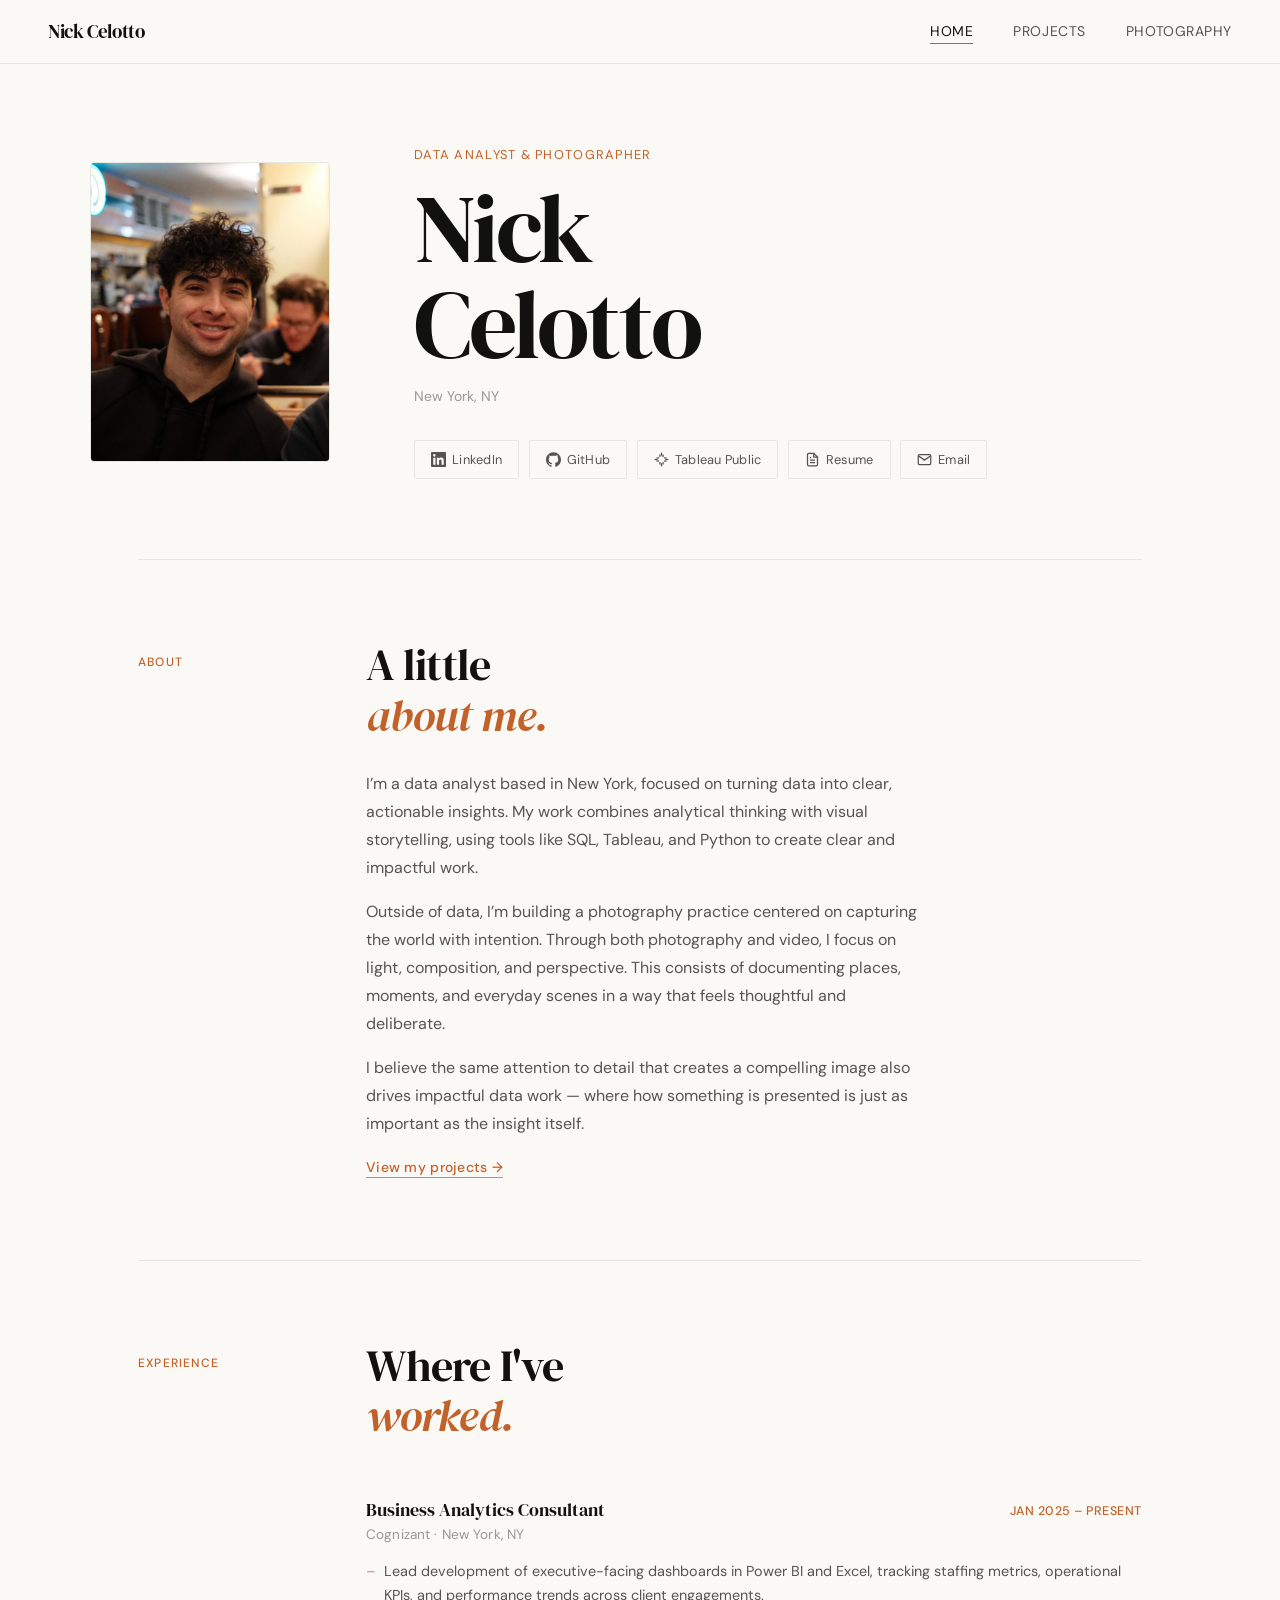
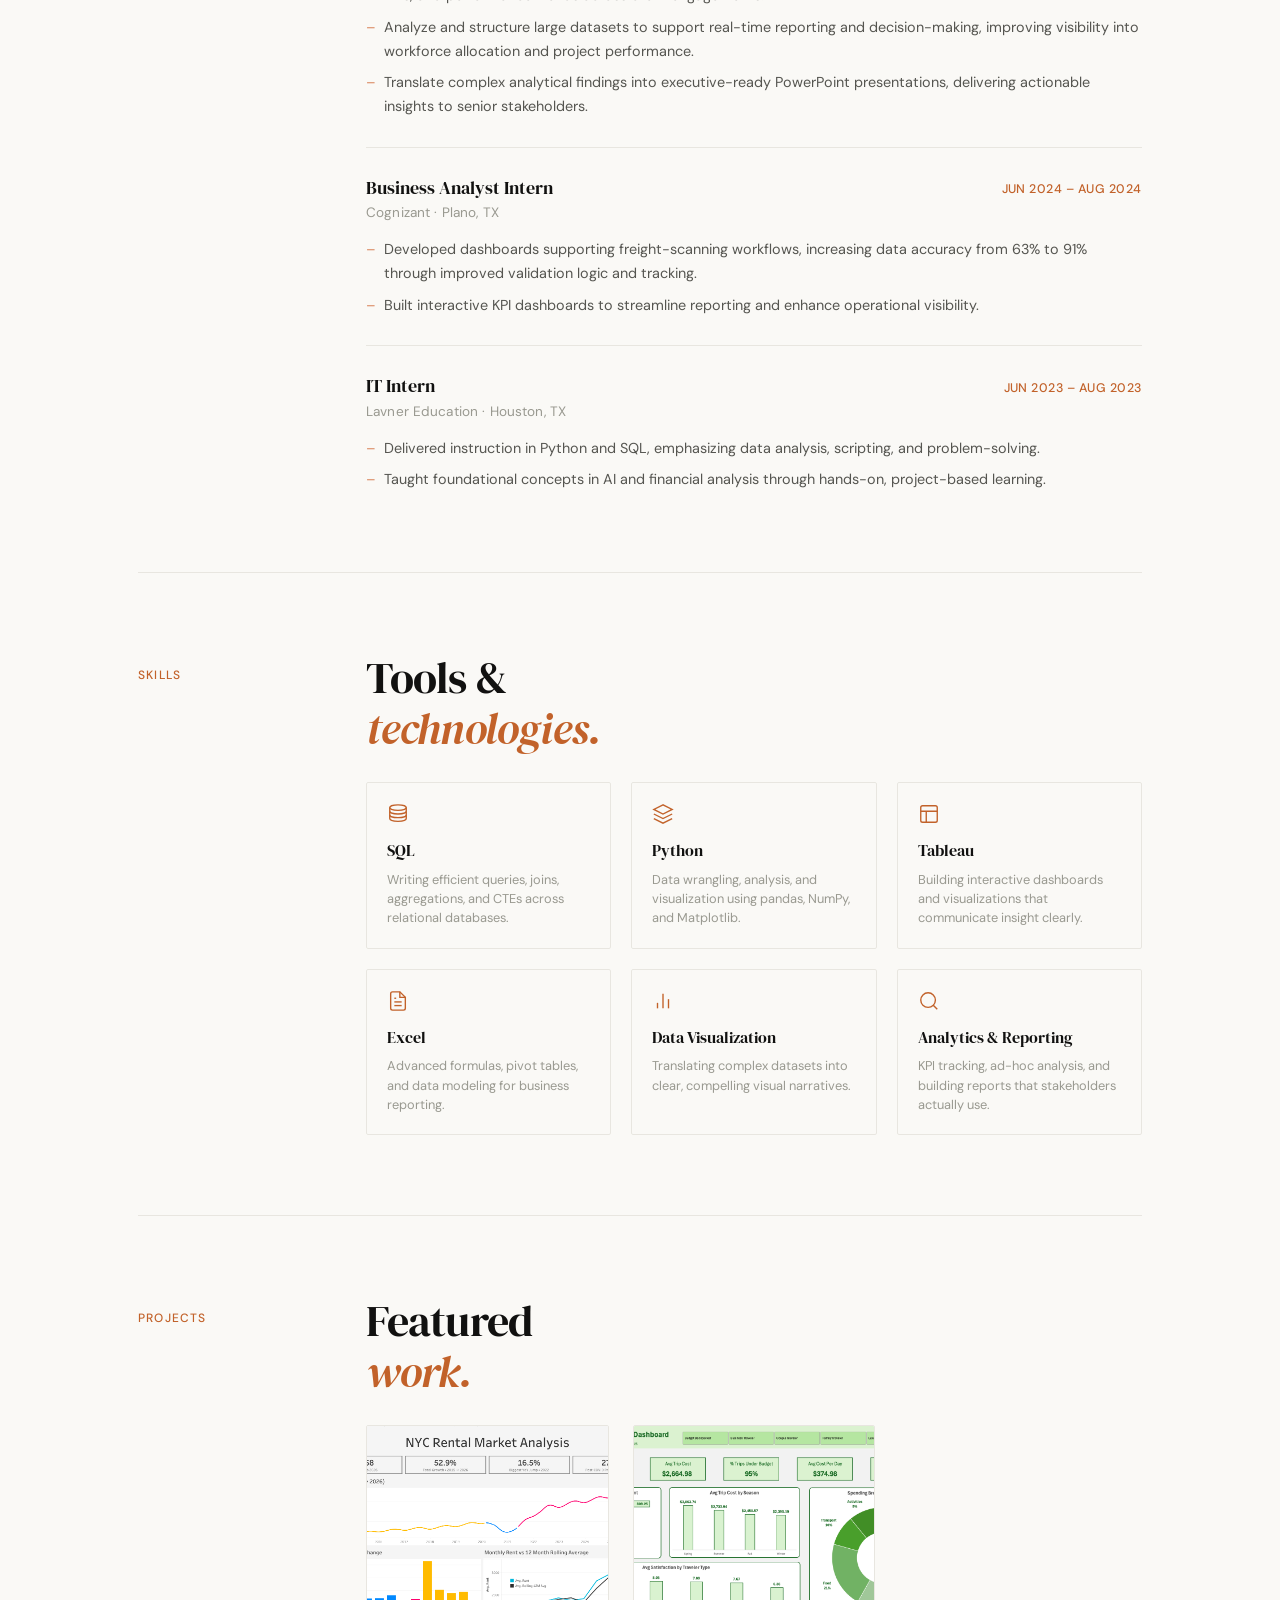
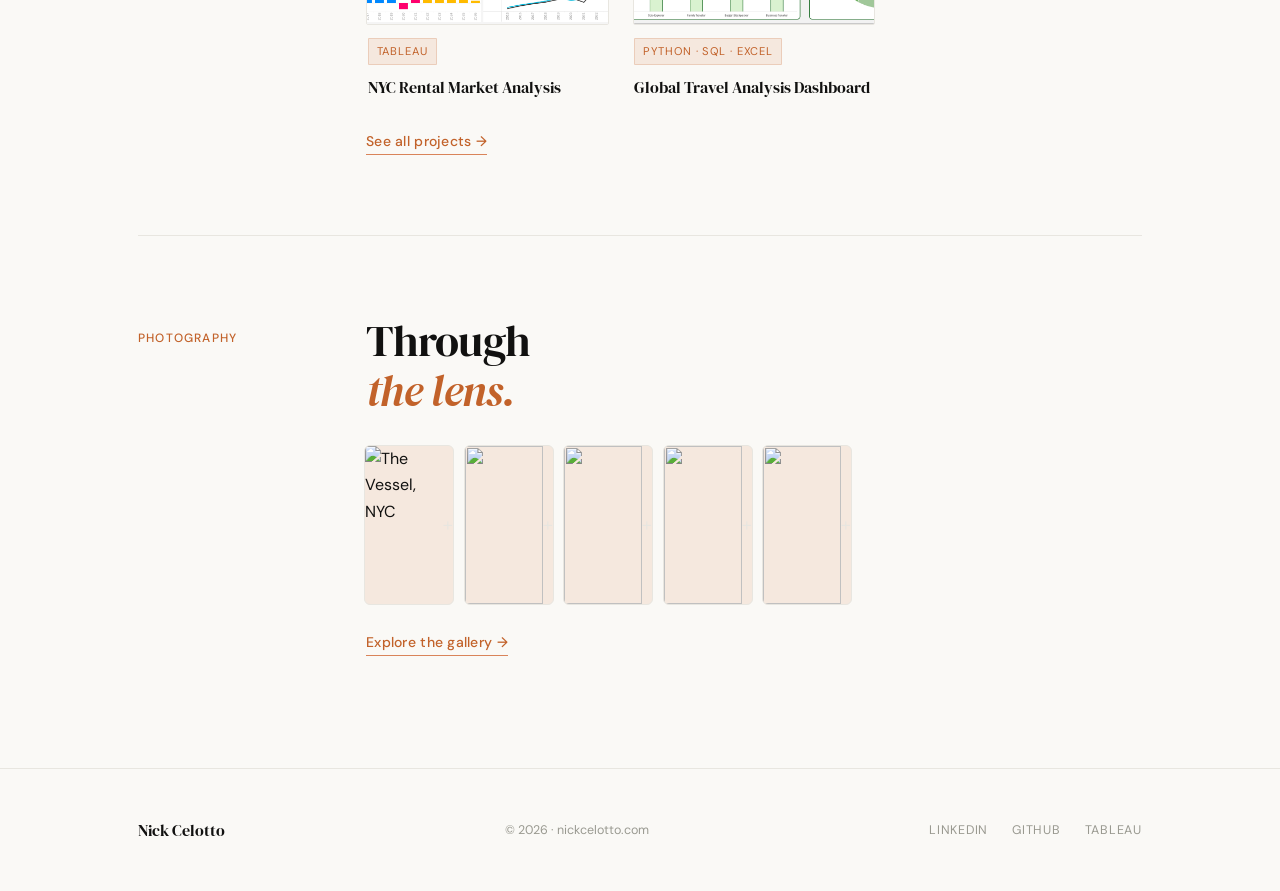
==== commit c1dc8f98: "brief description of what you changed" ====
--- a/index.html
+++ b/index.html
@@ -3,7 +3,7 @@
 <head>
   <meta charset="UTF-8" />
   <meta name="viewport" content="width=device-width, initial-scale=1.0" />
-  <title>Nick Celotto — Data Analyst & Travel Enthusiast</title>
+  <title>Nick Celotto — Data Analyst & Photographer</title>
   <link rel="preconnect" href="https://fonts.googleapis.com" />
   <link rel="preconnect" href="https://fonts.gstatic.com" crossorigin />
   <link href="https://fonts.googleapis.com/css2?family=DM+Serif+Display:ital@0;1&family=DM+Sans:wght@300;400;500&display=swap" rel="stylesheet" />
@@ -17,7 +17,7 @@
     <ul class="nav-links">
       <li><a href="index.html" class="active">Home</a></li>
       <li><a href="projects.html">Projects</a></li>
-      <li><a href="travel.html">Travel</a></li>
+      <li><a href="photography.html">Photography</a></li>
     </ul>
     <button class="nav-hamburger" id="hamburger" aria-label="Menu">
       <span></span><span></span><span></span>
@@ -26,7 +26,7 @@
   <div class="nav-mobile-menu" id="mobileMenu">
     <a href="index.html">Home</a>
     <a href="projects.html">Projects</a>
-    <a href="travel.html">Photography</a>
+    <a href="photography.html">Photography</a>
   </div>
 
   <!-- HERO -->
@@ -38,7 +38,7 @@
         </div>
       </div>
       <div class="hero-text">
-        <p class="hero-eyebrow">Data Analyst & Travel Enthusiast</p>
+        <p class="hero-eyebrow">Data Analyst & Photographer</p>
         <h1 class="hero-name">Nick<br/>Celotto</h1>
         <p class="hero-location">New York, NY</p>
         <div class="hero-links">
@@ -230,20 +230,18 @@
               <h3 class="project-title">NYC Rental Market Analysis</h3>
             </div>
           </a>
-          <!-- ★ PROJECT 2 — uncomment when ready to add
           <a href="projects.html?p=other#project2" class="project-card">
             <div class="project-img">
-              <img src="assets/project2.jpg" alt="Python Analysis" onerror="this.parentElement.classList.add('img-placeholder')" />
+              <img src="assets/travel-analysis-dashboard.png" alt="Global Travel Analysis Dashboard" onerror="this.parentElement.classList.add('img-placeholder')" />
               <div class="project-overlay">
                 <span>View Project →</span>
               </div>
             </div>
             <div class="project-meta">
-              <span class="project-tag">Python</span>
-              <h3 class="project-title">Sales Performance Analysis</h3>
-            </div>
-          </a>
-          -->
+              <span class="project-tag">Python · SQL · Excel</span>
+              <h3 class="project-title">Global Travel Analysis Dashboard</h3>
+            </div>
+          </a>
 
           <!-- ★ PROJECT 3 — uncomment when ready to add
           <a href="projects.html?p=other#project3" class="project-card">
@@ -275,10 +273,10 @@
   <section class="section photo-teaser-section">
     <div class="container two-col">
       <div class="col-label">
-        <span class="label-tag">Travel</span>
-      </div>
-      <div class="col-content">
-        <h2 class="section-heading">Places<br/><em>I've been.</em></h2>
+        <span class="label-tag">Photography</span>
+      </div>
+      <div class="col-content">
+        <h2 class="section-heading">Through<br/><em>the lens.</em></h2>
 
         <!-- Filmstrip — scrolls horizontally, each frame is 9:16 -->
         <div class="filmstrip" role="list">
@@ -304,7 +302,7 @@
           </div>
         </div>
 
-        <a href="travel.html?tab=favorites" class="cta-link" style="margin-top: 1.5rem; display: inline-block;">See the travel journal →</a>
+        <a href="photography.html?tab=favorites" class="cta-link" style="margin-top: 1.5rem; display: inline-block;">Explore the gallery →</a>
       </div>
     </div>
   </section>
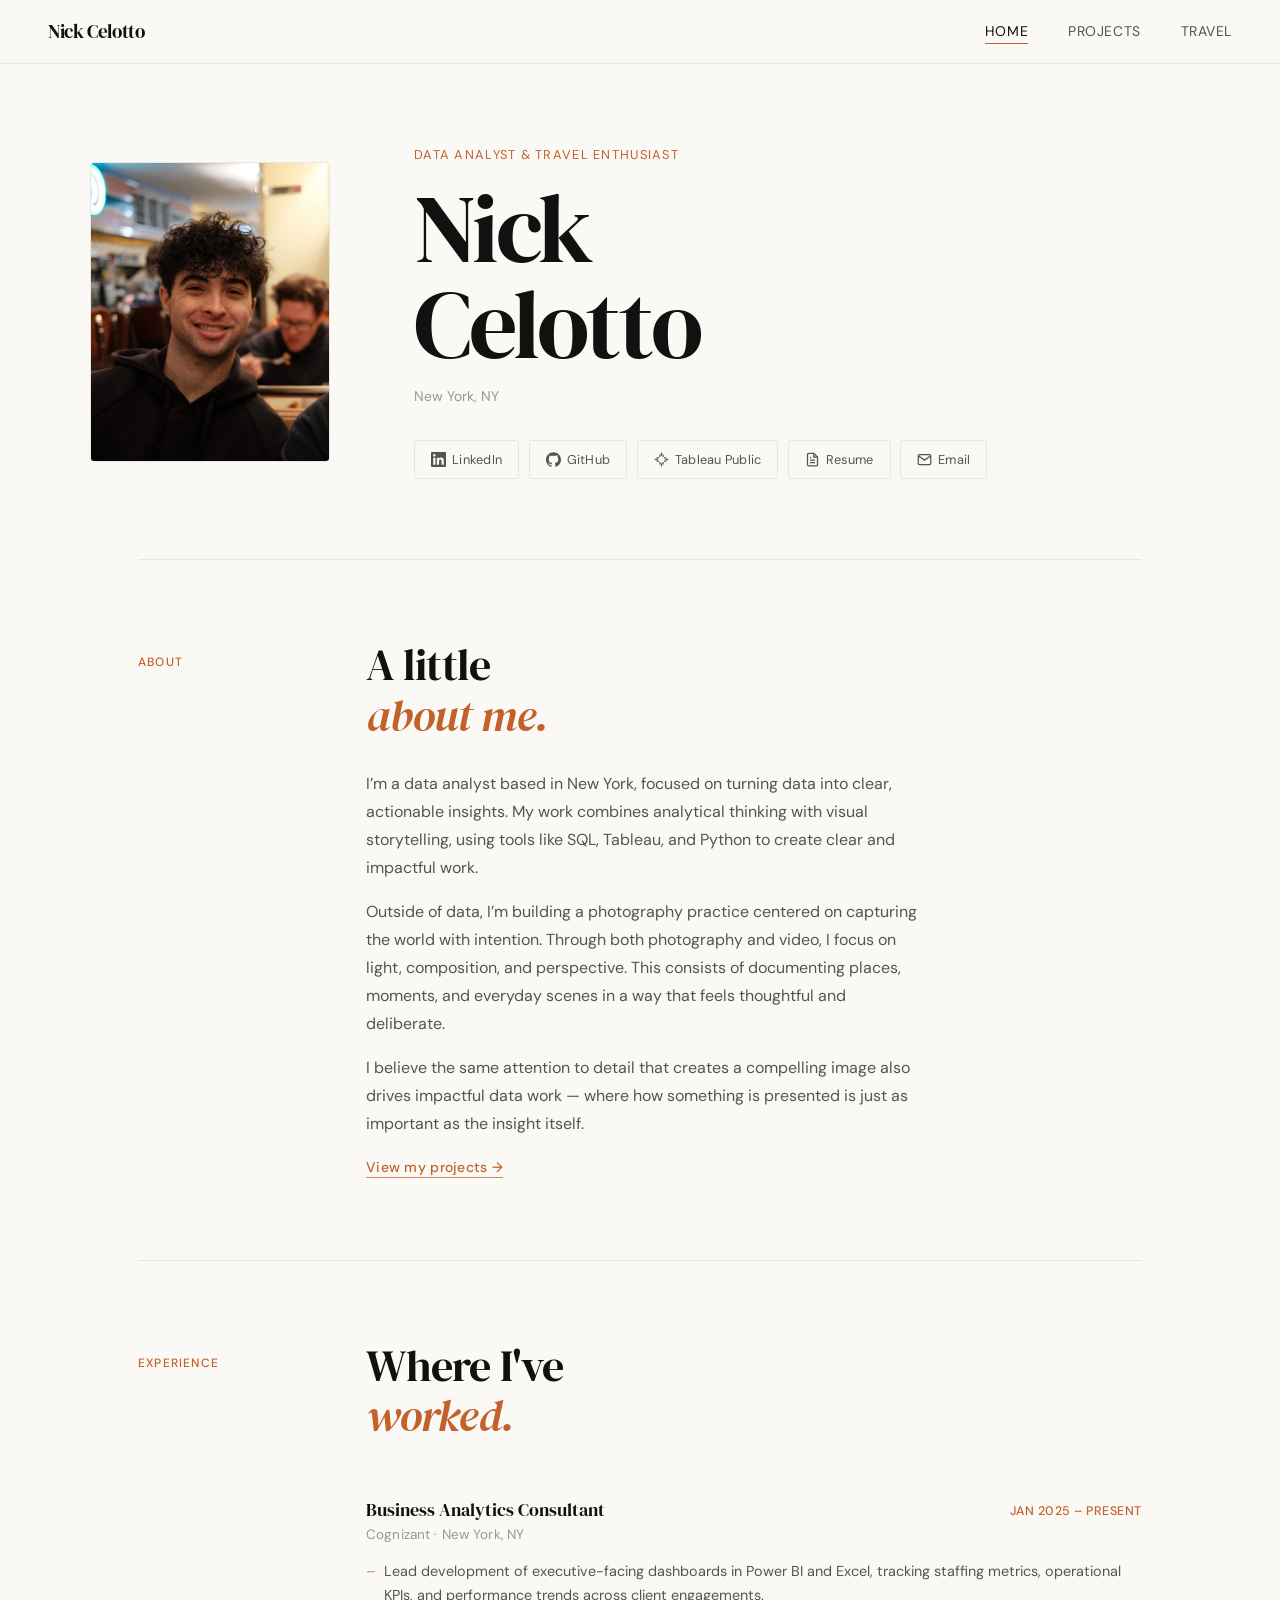
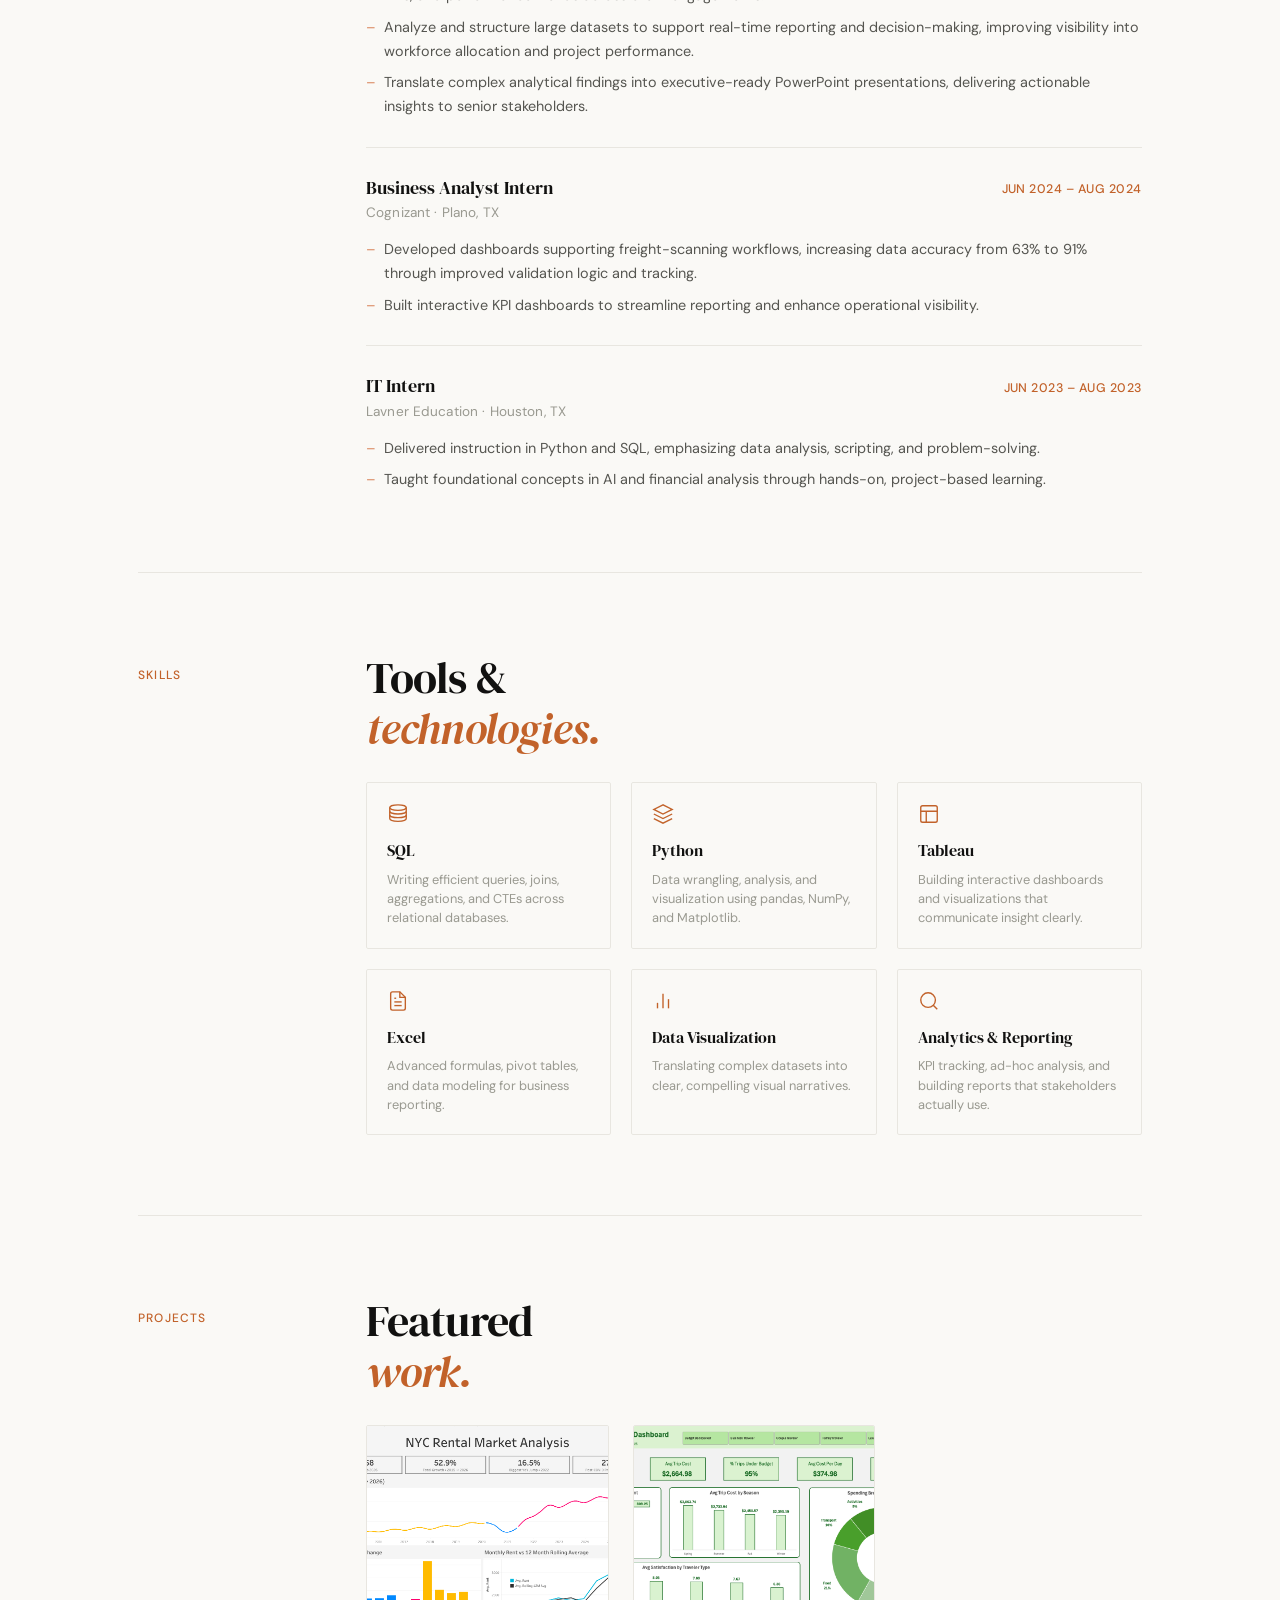
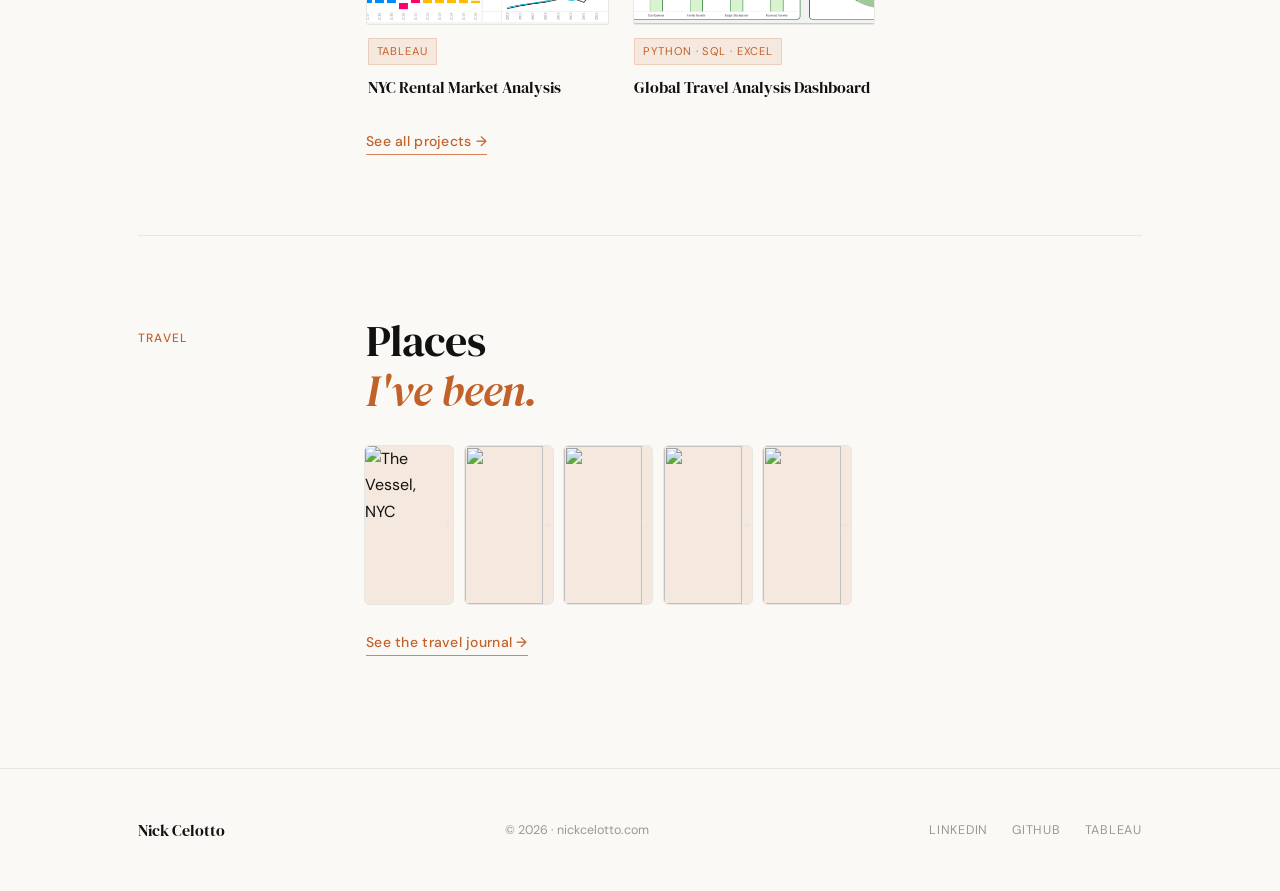
==== commit 093207ff: "brief description of what you changed" ====
--- a/index.html
+++ b/index.html
@@ -3,7 +3,7 @@
 <head>
   <meta charset="UTF-8" />
   <meta name="viewport" content="width=device-width, initial-scale=1.0" />
-  <title>Nick Celotto — Data Analyst & Photographer</title>
+  <title>Nick Celotto — Data Analyst & Travel Enthusiast</title>
   <link rel="preconnect" href="https://fonts.googleapis.com" />
   <link rel="preconnect" href="https://fonts.gstatic.com" crossorigin />
   <link href="https://fonts.googleapis.com/css2?family=DM+Serif+Display:ital@0;1&family=DM+Sans:wght@300;400;500&display=swap" rel="stylesheet" />
@@ -17,7 +17,7 @@
     <ul class="nav-links">
       <li><a href="index.html" class="active">Home</a></li>
       <li><a href="projects.html">Projects</a></li>
-      <li><a href="photography.html">Photography</a></li>
+      <li><a href="travel.html">Travel</a></li>
     </ul>
     <button class="nav-hamburger" id="hamburger" aria-label="Menu">
       <span></span><span></span><span></span>
@@ -26,7 +26,7 @@
   <div class="nav-mobile-menu" id="mobileMenu">
     <a href="index.html">Home</a>
     <a href="projects.html">Projects</a>
-    <a href="photography.html">Photography</a>
+    <a href="travel.html">Travel</a>
   </div>
 
   <!-- HERO -->
@@ -38,7 +38,7 @@
         </div>
       </div>
       <div class="hero-text">
-        <p class="hero-eyebrow">Data Analyst & Photographer</p>
+        <p class="hero-eyebrow">Data Analyst & Travel Enthusiast</p>
         <h1 class="hero-name">Nick<br/>Celotto</h1>
         <p class="hero-location">New York, NY</p>
         <div class="hero-links">
@@ -273,10 +273,10 @@
   <section class="section photo-teaser-section">
     <div class="container two-col">
       <div class="col-label">
-        <span class="label-tag">Photography</span>
-      </div>
-      <div class="col-content">
-        <h2 class="section-heading">Through<br/><em>the lens.</em></h2>
+        <span class="label-tag">Travel</span>
+      </div>
+      <div class="col-content">
+        <h2 class="section-heading">Places<br/><em>I've been.</em></h2>
 
         <!-- Filmstrip — scrolls horizontally, each frame is 9:16 -->
         <div class="filmstrip" role="list">
@@ -302,7 +302,7 @@
           </div>
         </div>
 
-        <a href="photography.html?tab=favorites" class="cta-link" style="margin-top: 1.5rem; display: inline-block;">Explore the gallery →</a>
+        <a href="travel.html?tab=guides" class="cta-link" style="margin-top: 1.5rem; display: inline-block;">See the travel journal →</a>
       </div>
     </div>
   </section>
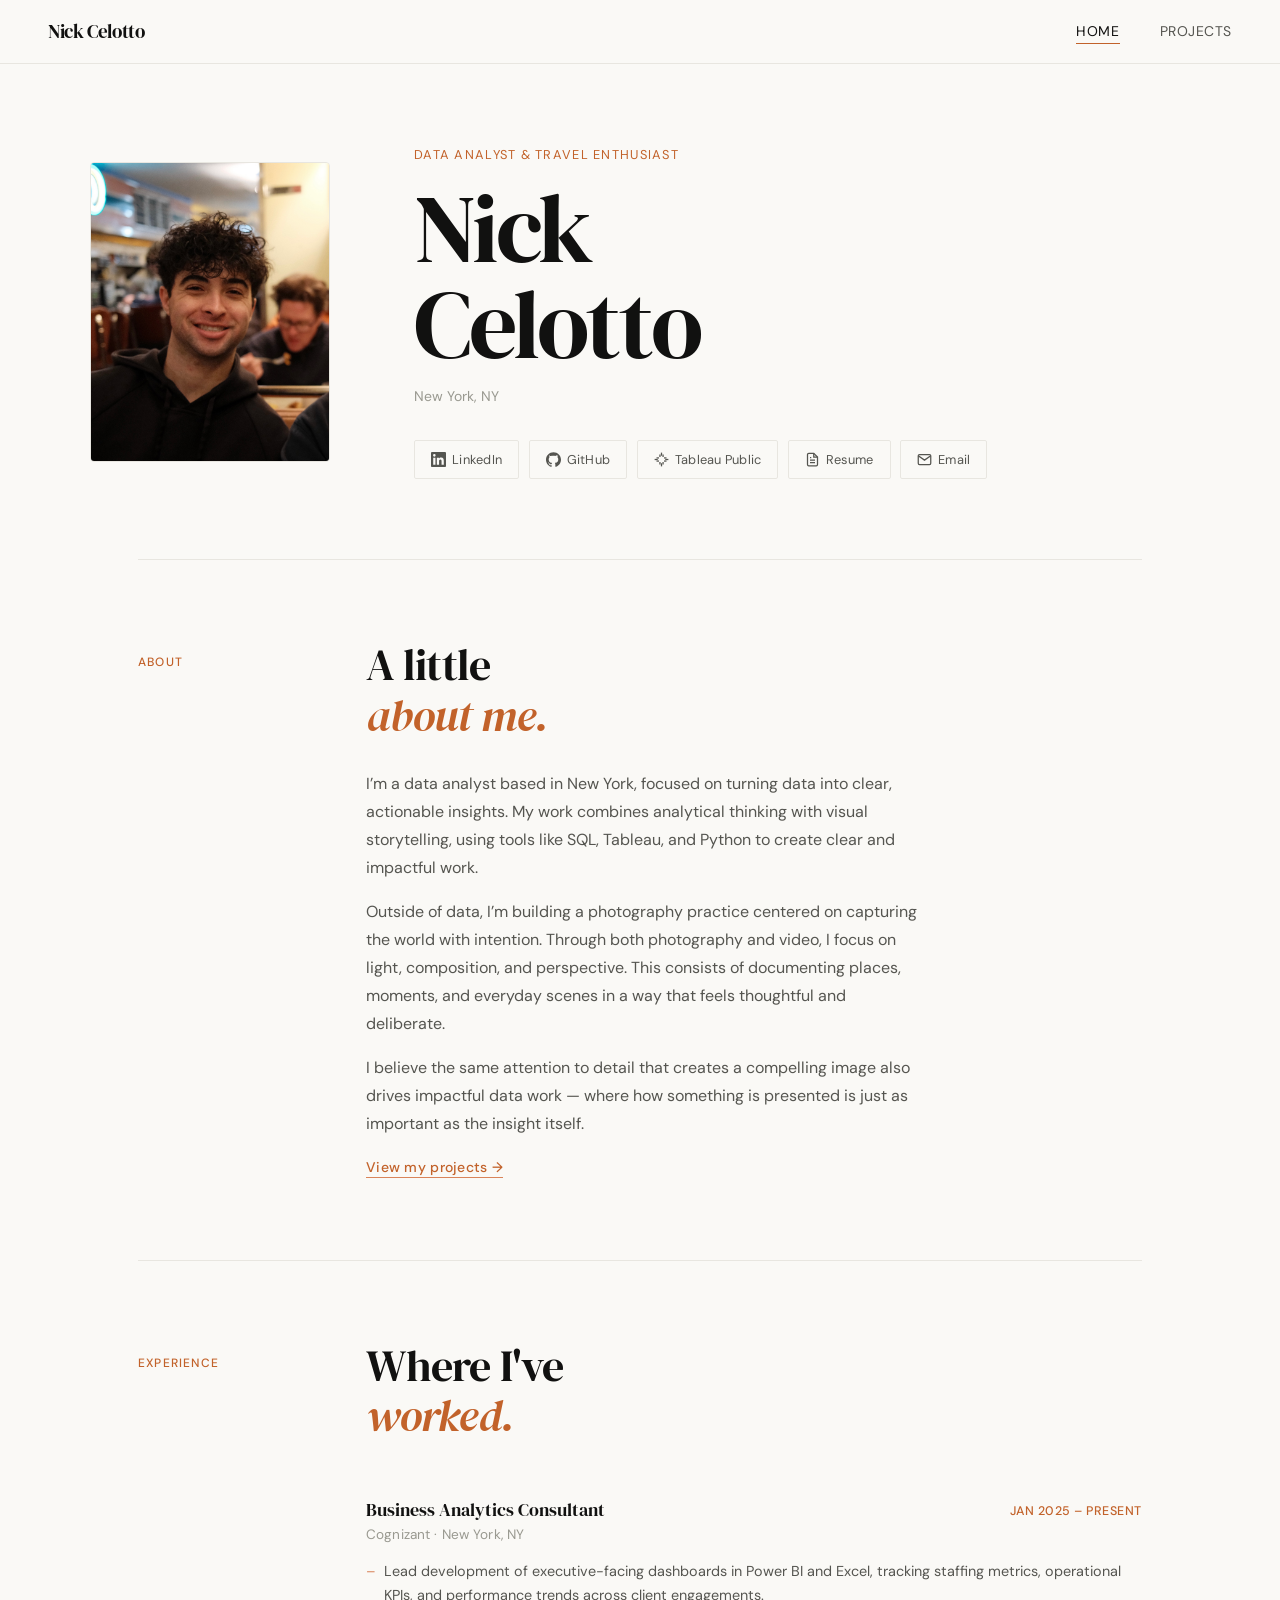
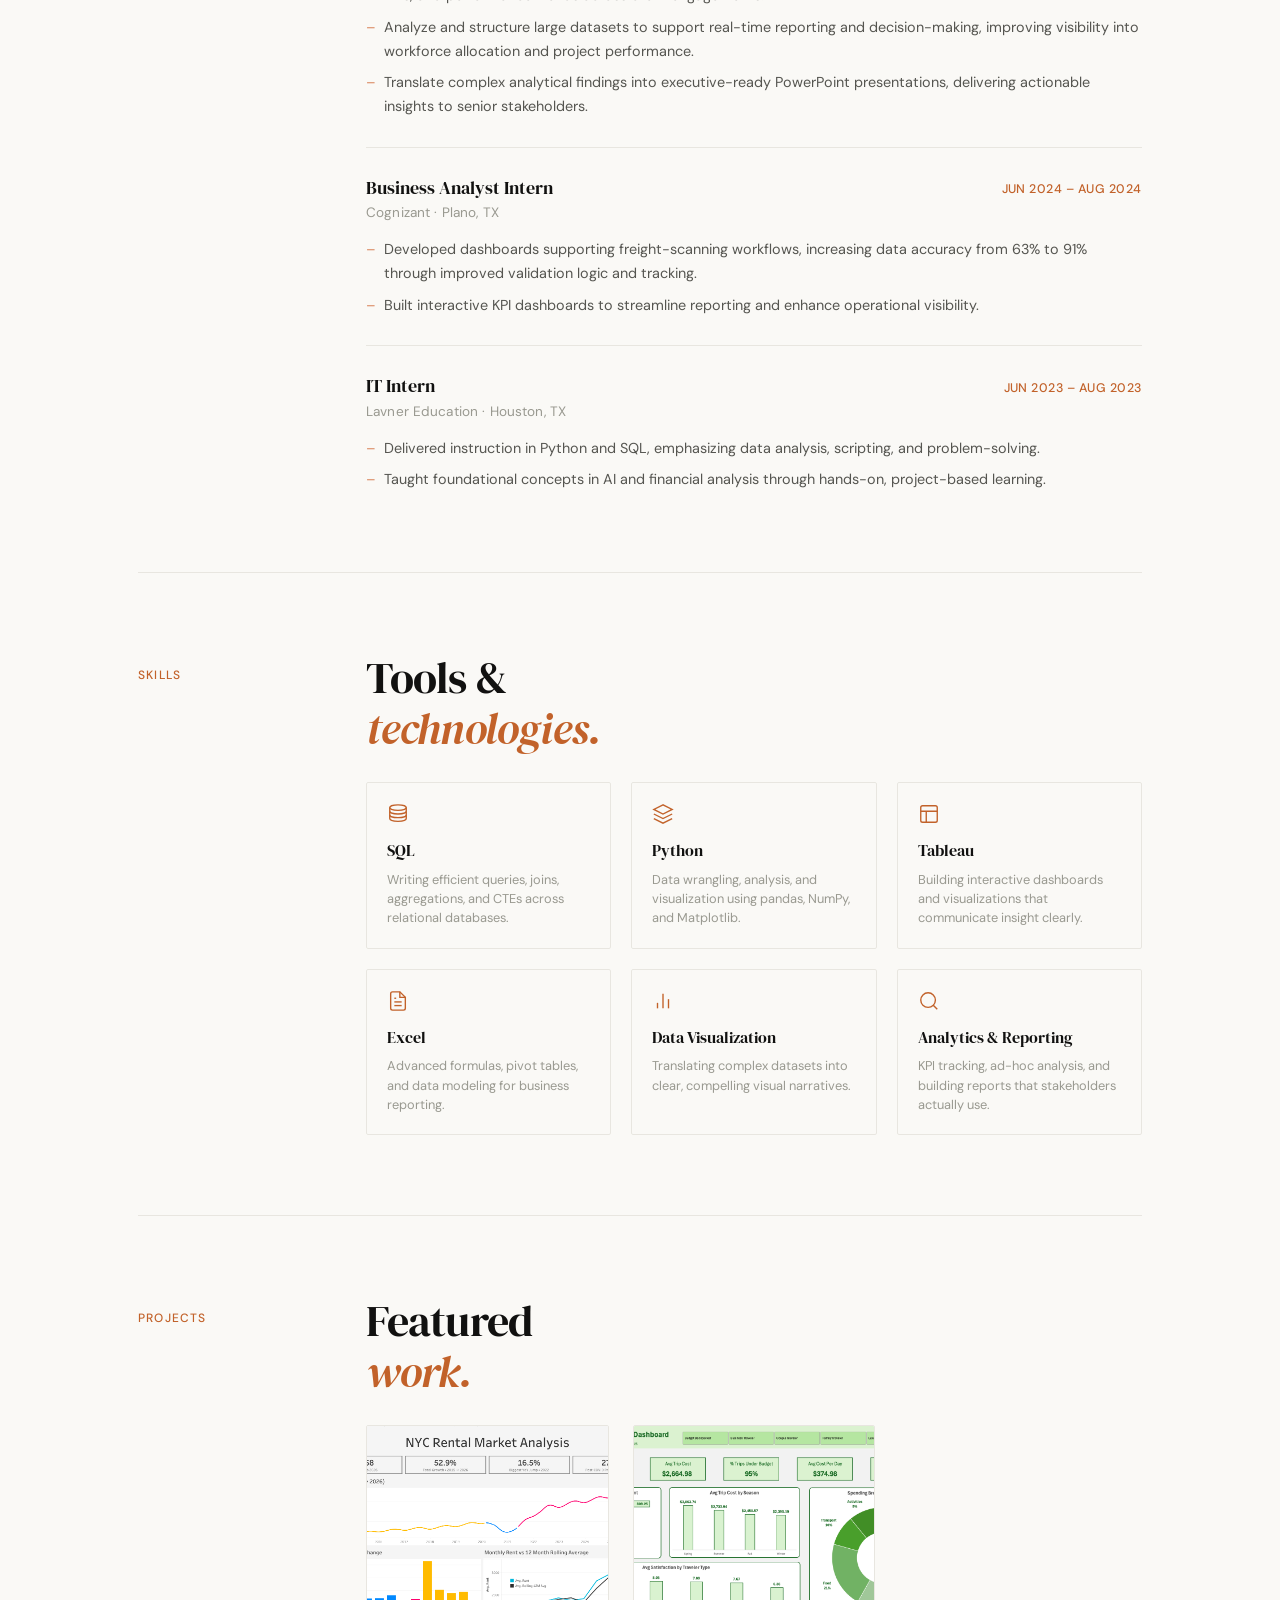
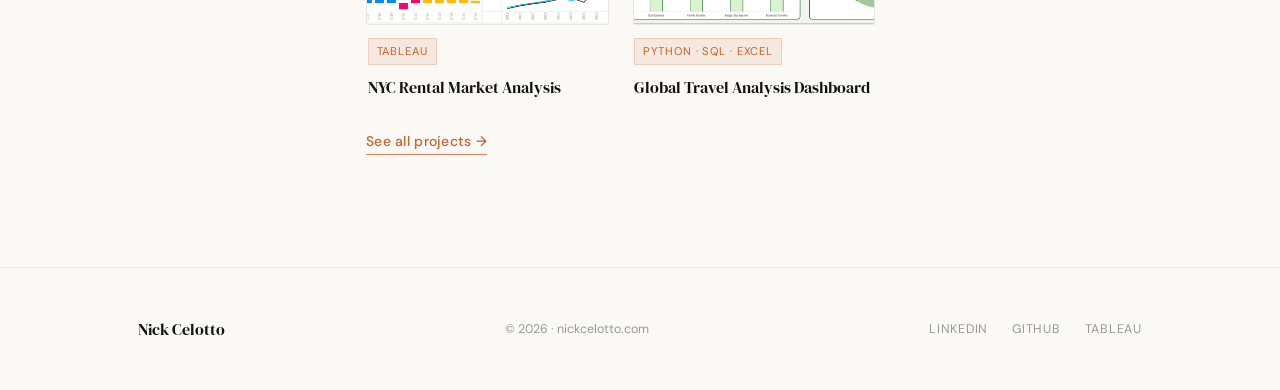
==== commit 47c125fc: "brief description of what you changed" ====
--- a/index.html
+++ b/index.html
@@ -17,7 +17,7 @@
     <ul class="nav-links">
       <li><a href="index.html" class="active">Home</a></li>
       <li><a href="projects.html">Projects</a></li>
-      <li><a href="travel.html">Travel</a></li>
+      <!-- ★ UNCOMMENT TO RESTORE TRAVEL: <li><a href="travel.html">Travel</a></li> -->
     </ul>
     <button class="nav-hamburger" id="hamburger" aria-label="Menu">
       <span></span><span></span><span></span>
@@ -26,7 +26,7 @@
   <div class="nav-mobile-menu" id="mobileMenu">
     <a href="index.html">Home</a>
     <a href="projects.html">Projects</a>
-    <a href="travel.html">Travel</a>
+    <!-- ★ UNCOMMENT TO RESTORE TRAVEL: <a href="travel.html">Travel</a> -->
   </div>
 
   <!-- HERO -->
@@ -263,49 +263,6 @@
     </div>
   </section>
 
-  <div class="section-divider"></div>
-
-  <!-- PHOTOGRAPHY TEASER — horizontal scroll filmstrip
-       9:16 aspect ratio (Instagram story format), uniform across all frames.
-       ★ HOW TO UPDATE: add or remove .film-frame divs.
-         Change src= to your own photos. Add as many as you like —
-         the strip scrolls horizontally to fit them all. -->
-  <section class="section photo-teaser-section">
-    <div class="container two-col">
-      <div class="col-label">
-        <span class="label-tag">Travel</span>
-      </div>
-      <div class="col-content">
-        <h2 class="section-heading">Places<br/><em>I've been.</em></h2>
-
-        <!-- Filmstrip — scrolls horizontally, each frame is 9:16 -->
-        <div class="filmstrip" role="list">
-          <div class="film-frame" role="listitem">
-            <img src="assets/vessel.JPG" alt="The Vessel, NYC"
-                 onerror="this.parentElement.classList.add('film-placeholder')" />
-          </div>
-          <div class="film-frame" role="listitem">
-            <img src="assets/Building.png" alt=""
-                 onerror="this.parentElement.classList.add('film-placeholder')" />
-          </div>
-          <div class="film-frame" role="listitem">
-            <img src="assets/Cherry Blossom.jpg" alt=""
-                 onerror="this.parentElement.classList.add('film-placeholder')" />
-          </div>
-          <div class="film-frame" role="listitem">
-            <img src="assets/manhattanbridge.jpg" alt=""
-                 onerror="this.parentElement.classList.add('film-placeholder')" />
-          </div>
-          <div class="film-frame" role="listitem">
-            <img src="assets/car.png" alt=""
-                 onerror="this.parentElement.classList.add('film-placeholder')" />
-          </div>
-        </div>
-
-        <a href="travel.html?tab=guides" class="cta-link" style="margin-top: 1.5rem; display: inline-block;">See the travel journal →</a>
-      </div>
-    </div>
-  </section>
 
   <!-- FOOTER -->
   <footer class="footer">
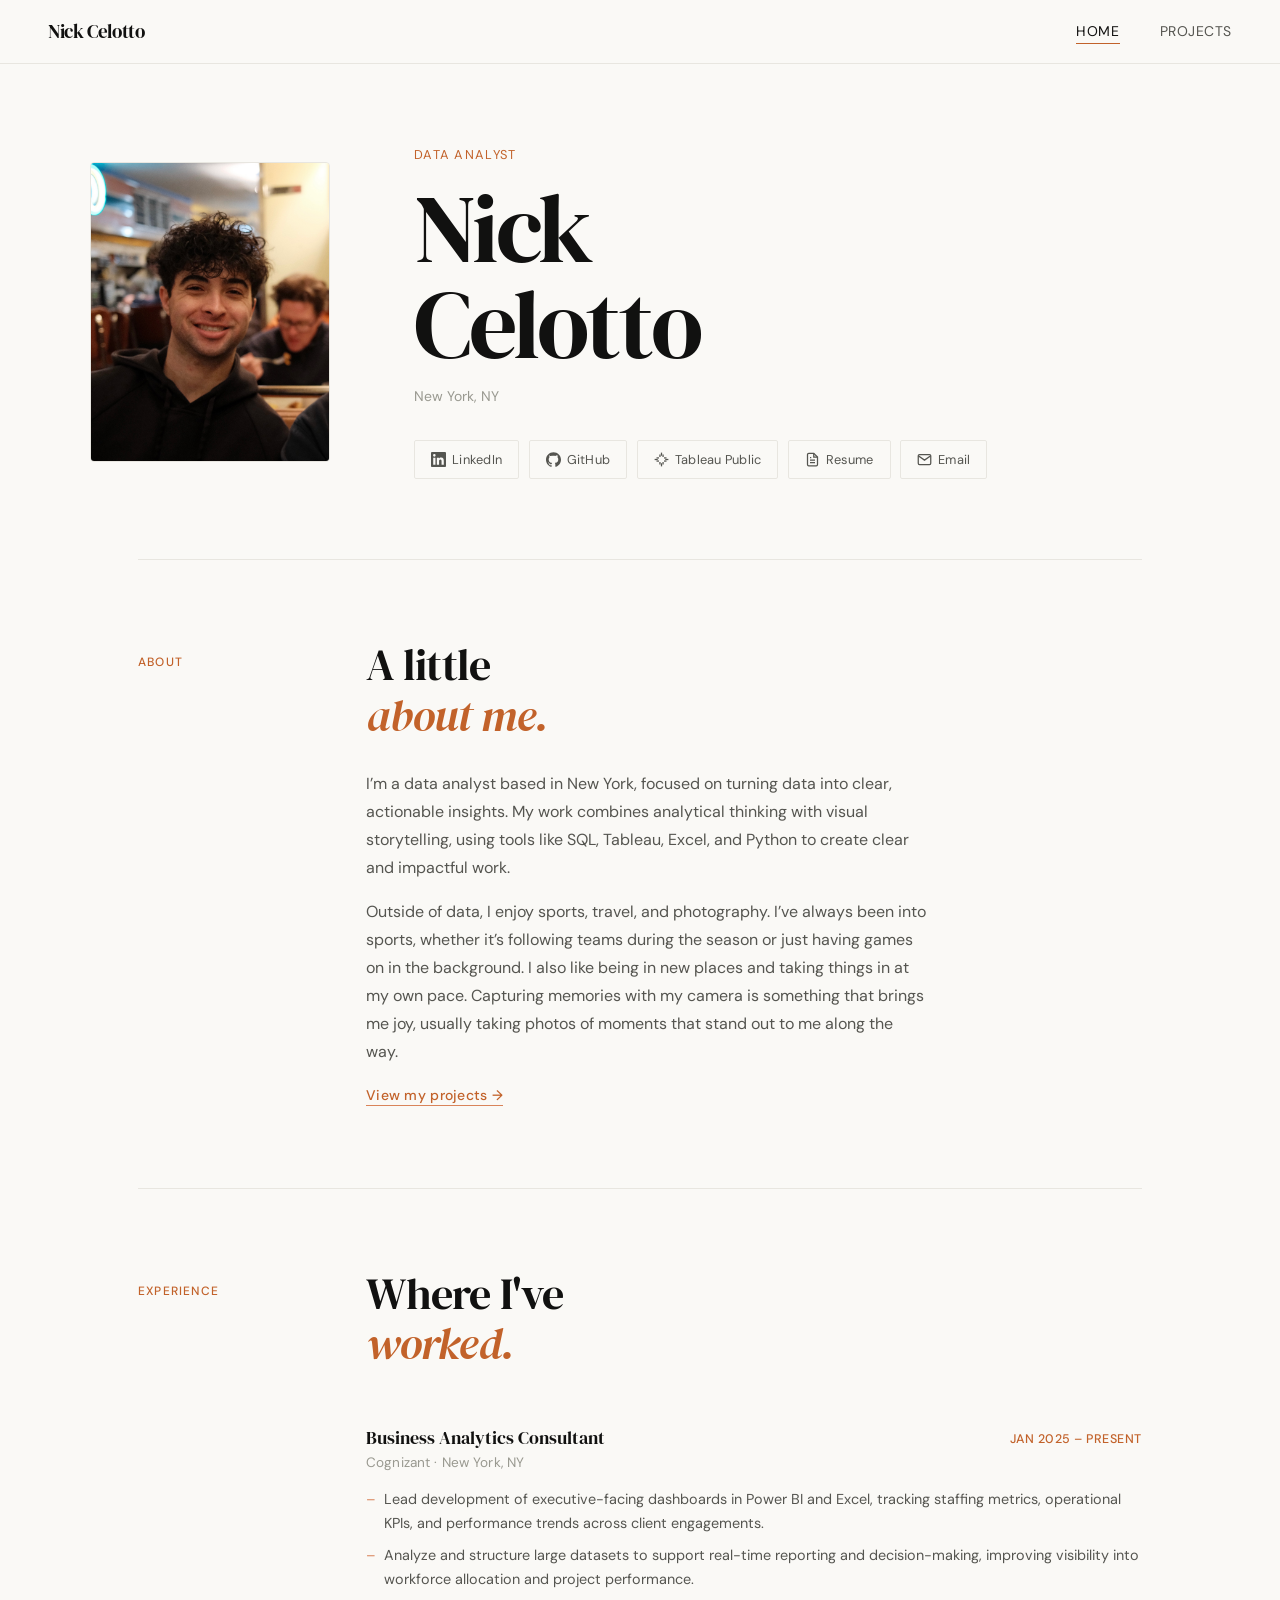
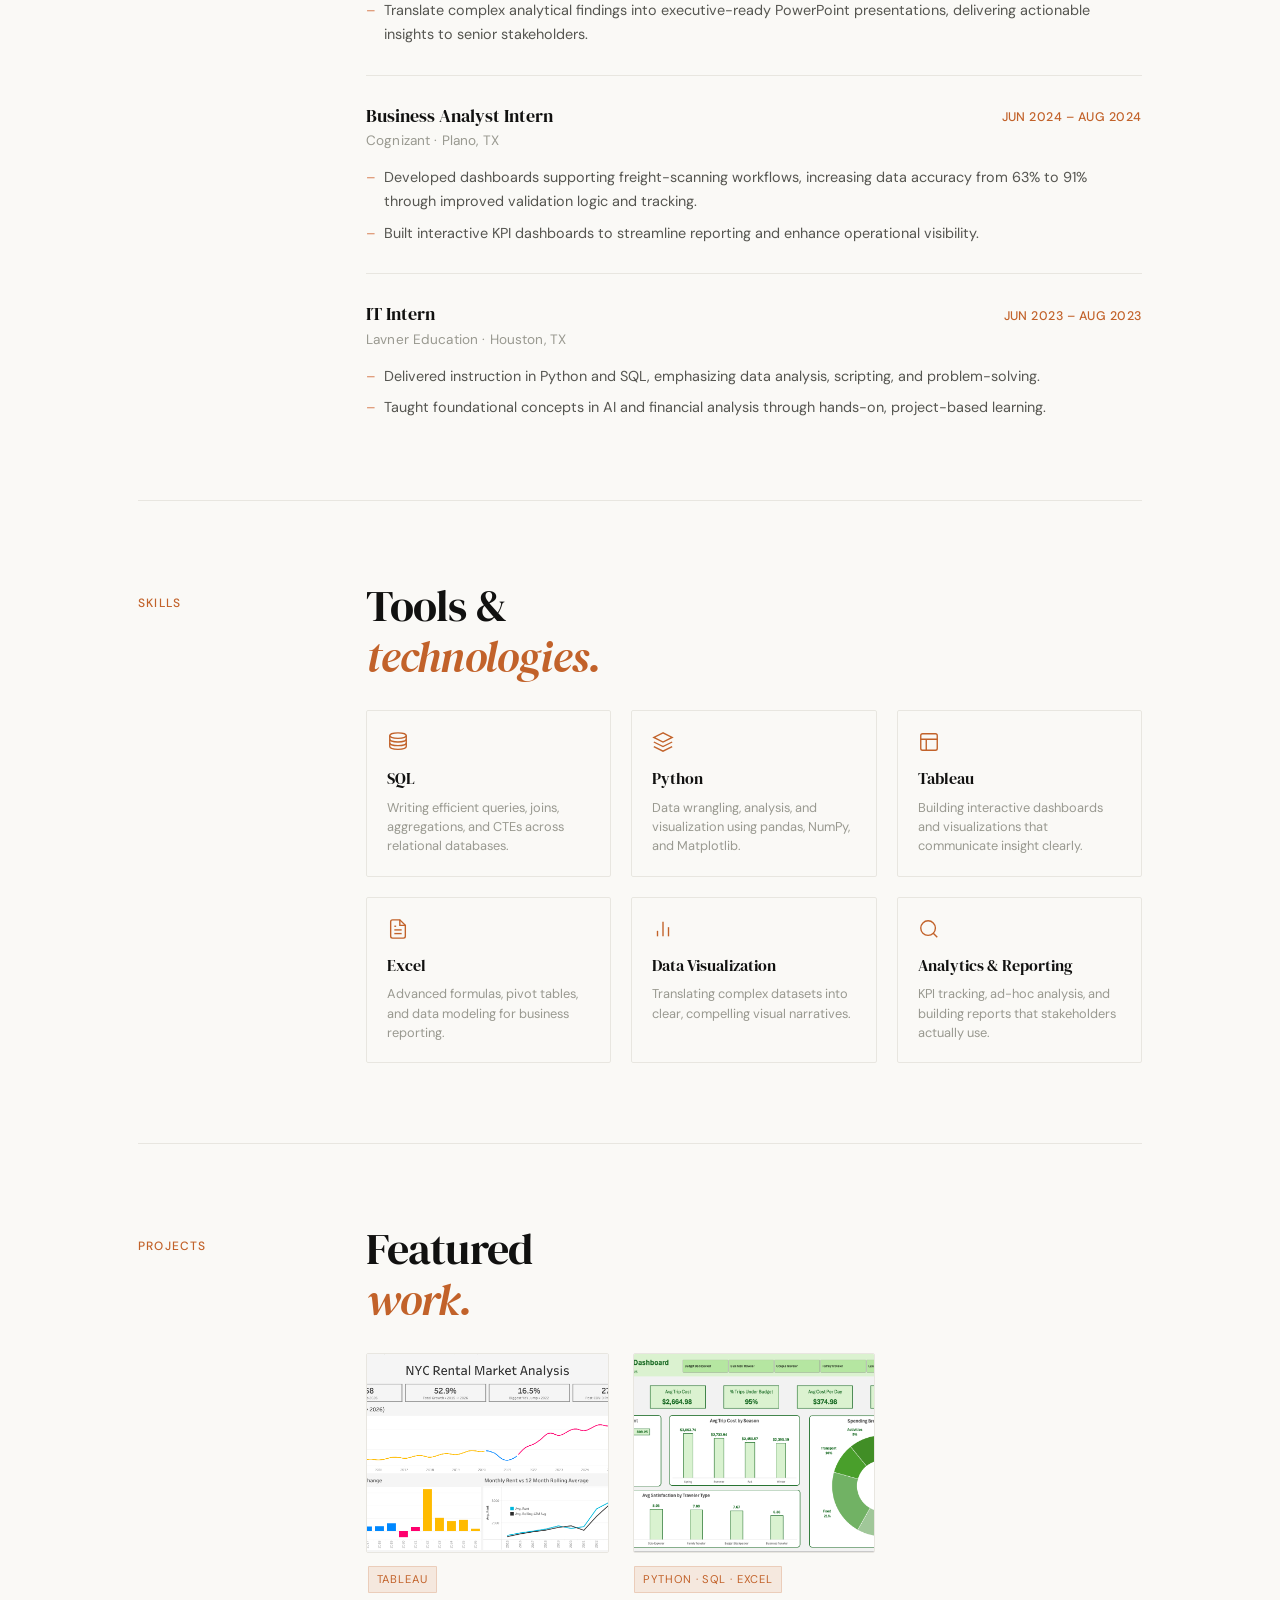
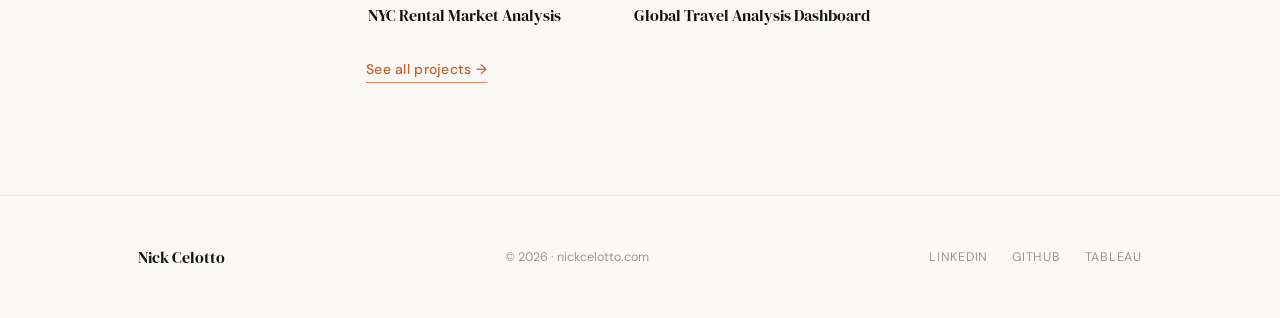
==== commit 9ca31912: "brief description of what you changed" ====
--- a/index.html
+++ b/index.html
@@ -38,7 +38,7 @@
         </div>
       </div>
       <div class="hero-text">
-        <p class="hero-eyebrow">Data Analyst & Travel Enthusiast</p>
+        <p class="hero-eyebrow">Data Analyst</p>
         <h1 class="hero-name">Nick<br/>Celotto</h1>
         <p class="hero-location">New York, NY</p>
         <div class="hero-links">
@@ -79,9 +79,8 @@
       </div>
       <div class="col-content">
         <h2 class="section-heading">A little<br/><em>about me.</em></h2>
-        <p class="bio-text">I’m a data analyst based in New York, focused on turning data into clear, actionable insights. My work combines analytical thinking with visual storytelling, using tools like SQL, Tableau, and Python to create clear and impactful work.</p>
-        <p class="bio-text">Outside of data, I’m building a photography practice centered on capturing the world with intention. Through both photography and video, I focus on light, composition, and perspective. This consists of documenting places, moments, and everyday scenes in a way that feels thoughtful and deliberate.</p>
-        <p class="bio-text">I believe the same attention to detail that creates a compelling image also drives impactful data work — where how something is presented is just as important as the insight itself.</p>
+        <p class="bio-text">I’m a data analyst based in New York, focused on turning data into clear, actionable insights. My work combines analytical thinking with visual storytelling, using tools like SQL, Tableau, Excel, and Python to create clear and impactful work.</p>
+        <p class="bio-text">Outside of data, I enjoy sports, travel, and photography. I’ve always been into sports, whether it’s following teams during the season or just having games on in the background. I also like being in new places and taking things in at my own pace. Capturing memories with my camera is something that brings me joy, usually taking photos of moments that stand out to me along the way.</p>
         <a href="projects.html" class="cta-link">View my projects →</a>
       </div>
     </div>
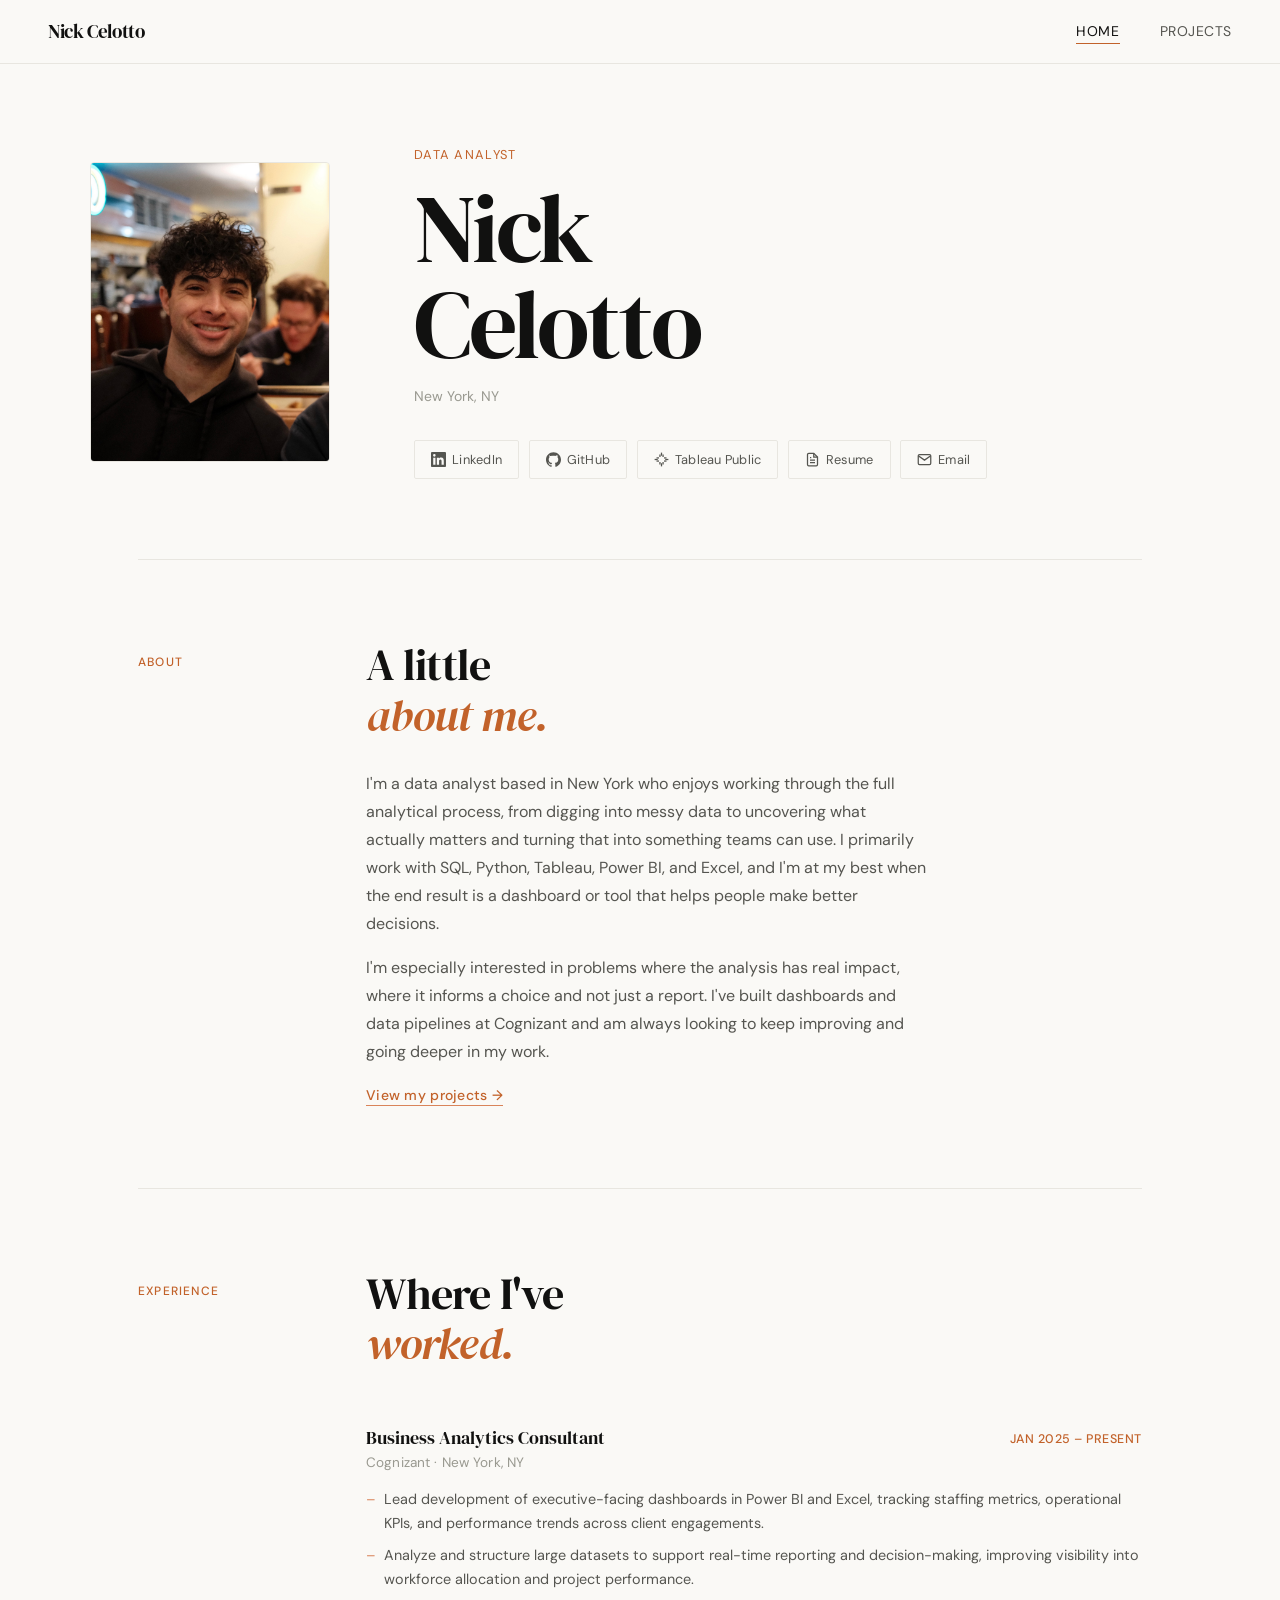
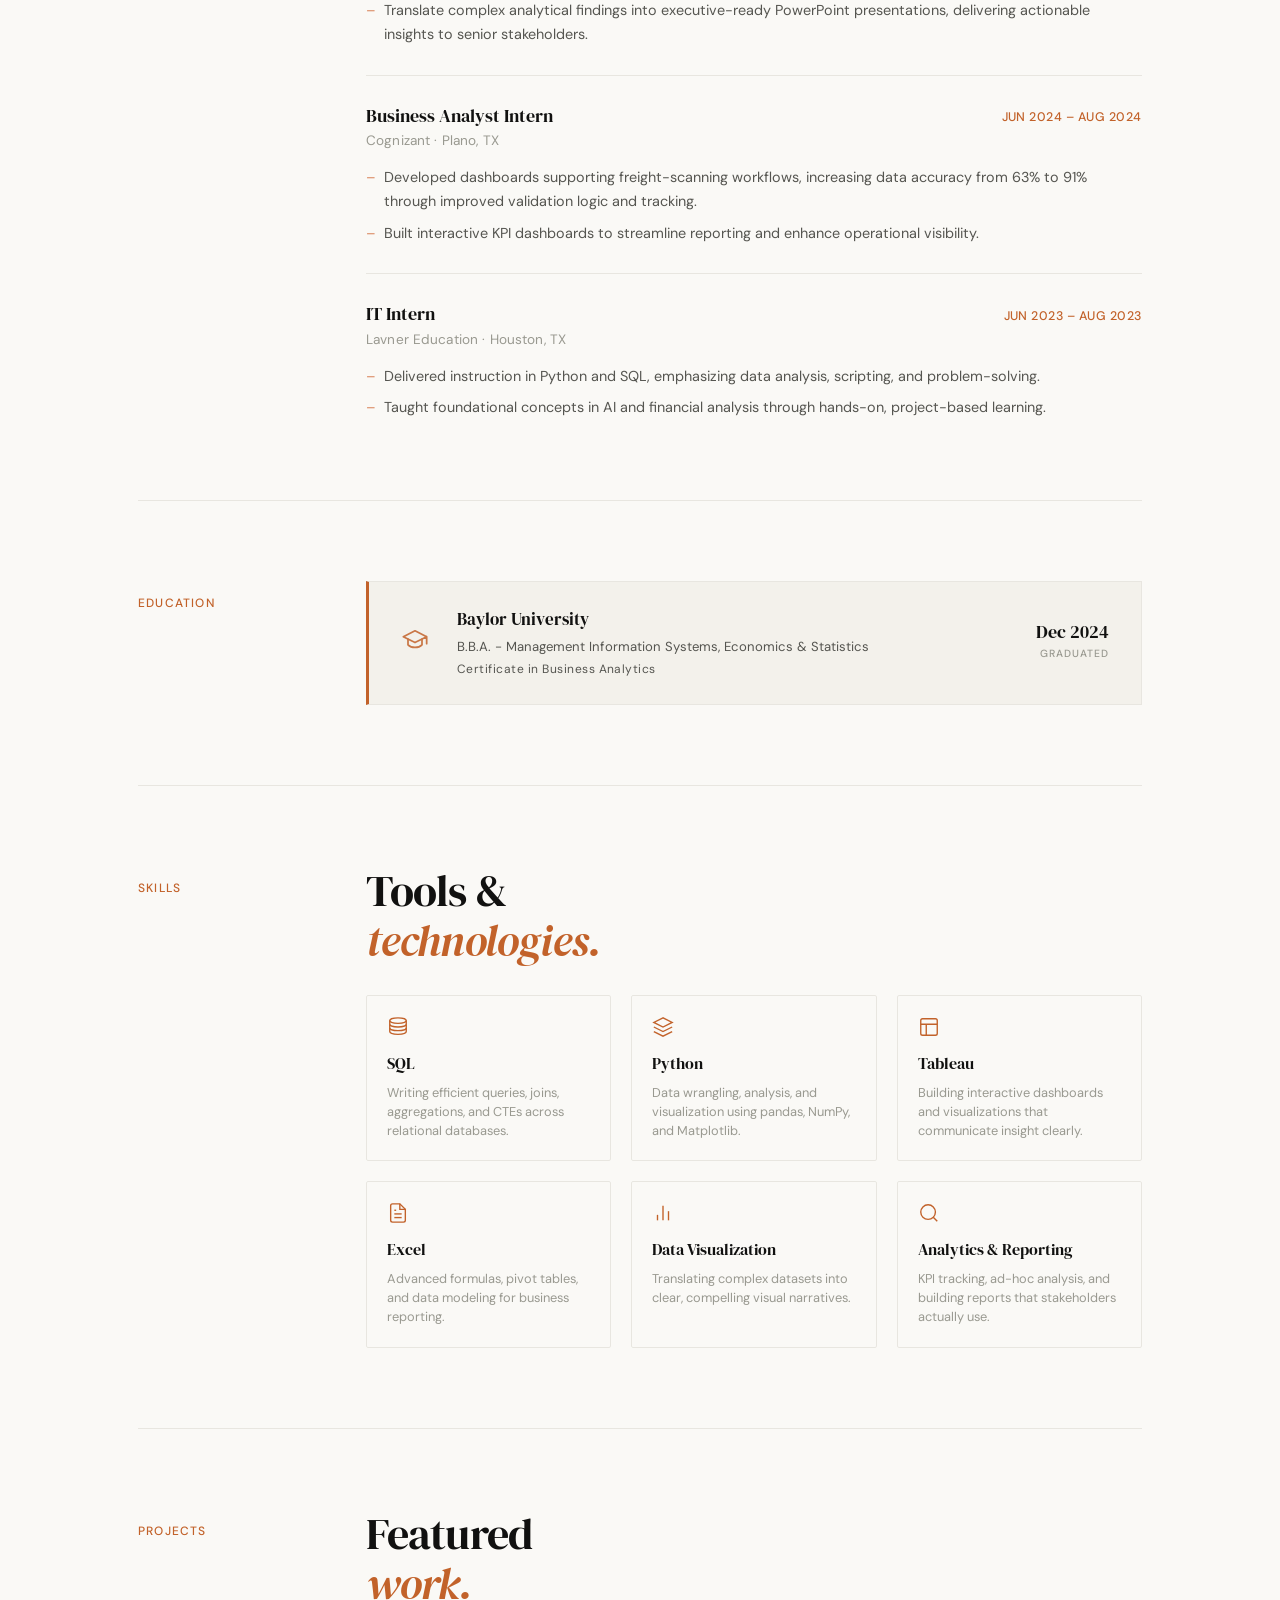
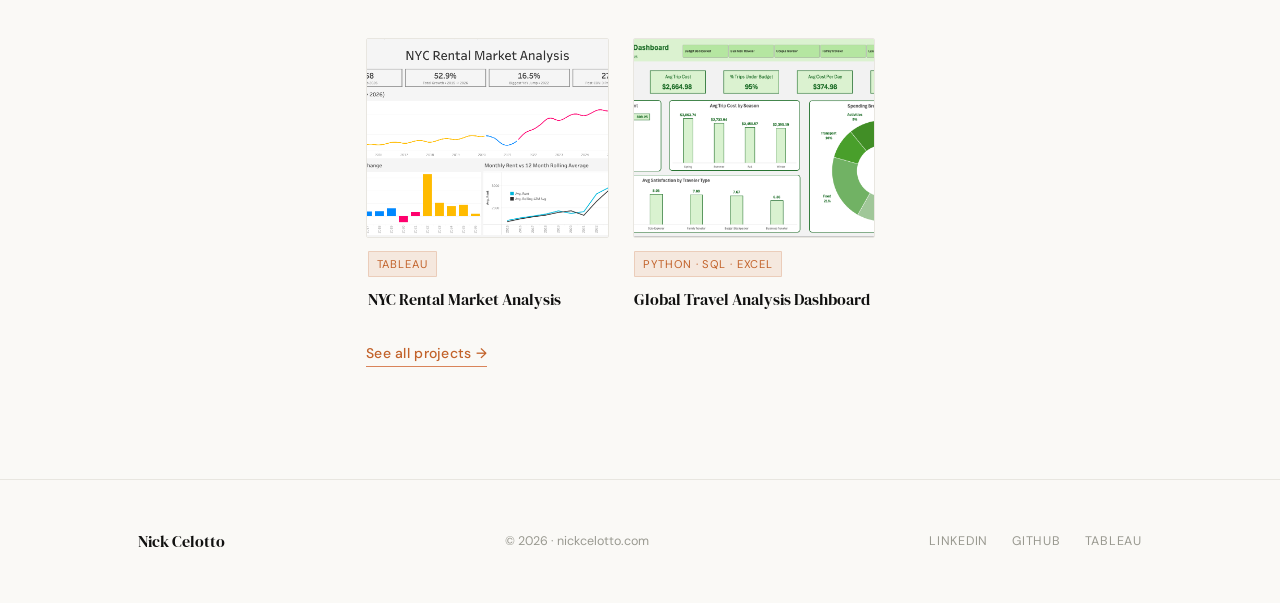
==== commit 9a342620: "brief description of what you changed" ====
--- a/index.html
+++ b/index.html
@@ -3,7 +3,7 @@
 <head>
   <meta charset="UTF-8" />
   <meta name="viewport" content="width=device-width, initial-scale=1.0" />
-  <title>Nick Celotto — Data Analyst & Travel Enthusiast</title>
+  <title>Nick Celotto - Data Analyst & Travel Enthusiast</title>
   <link rel="preconnect" href="https://fonts.googleapis.com" />
   <link rel="preconnect" href="https://fonts.gstatic.com" crossorigin />
   <link href="https://fonts.googleapis.com/css2?family=DM+Serif+Display:ital@0;1&family=DM+Sans:wght@300;400;500&display=swap" rel="stylesheet" />
@@ -54,7 +54,7 @@
             <svg width="15" height="15" viewBox="0 0 24 24" fill="currentColor"><rect x="11" y="1" width="2" height="5"/><rect x="11" y="18" width="2" height="5"/><rect x="1" y="11" width="5" height="2"/><rect x="18" y="11" width="5" height="2"/><rect x="8.5" y="4" width="2" height="4"/><rect x="8.5" y="16" width="2" height="4"/><rect x="13.5" y="4" width="2" height="4"/><rect x="13.5" y="16" width="2" height="4"/><rect x="4" y="8.5" width="4" height="2"/><rect x="16" y="8.5" width="4" height="2"/><rect x="4" y="13.5" width="4" height="2"/><rect x="16" y="13.5" width="4" height="2"/></svg>
             Tableau Public
           </a>
-          <!-- ★ RESUME BUTTON — points to assets/resume.pdf. Drop your PDF there. -->
+          <!-- ★ RESUME BUTTON - points to assets/resume.pdf. Drop your PDF there. -->
           <a href="assets/resume.pdf" class="link-pill link-pill" target="_blank">
             <svg width="15" height="15" viewBox="0 0 24 24" fill="none" stroke="currentColor" stroke-width="2"><path d="M14 2H6a2 2 0 00-2 2v16a2 2 0 002 2h12a2 2 0 002-2V8z"/><polyline points="14 2 14 8 20 8"/><line x1="16" y1="13" x2="8" y2="13"/><line x1="16" y1="17" x2="8" y2="17"/><polyline points="10 9 9 9 8 9"/></svg>
             Resume
@@ -79,8 +79,8 @@
       </div>
       <div class="col-content">
         <h2 class="section-heading">A little<br/><em>about me.</em></h2>
-        <p class="bio-text">I’m a data analyst based in New York, focused on turning data into clear, actionable insights. My work combines analytical thinking with visual storytelling, using tools like SQL, Tableau, Excel, and Python to create clear and impactful work.</p>
-        <p class="bio-text">Outside of data, I enjoy sports, travel, and photography. I’ve always been into sports, whether it’s following teams during the season or just having games on in the background. I also like being in new places and taking things in at my own pace. Capturing memories with my camera is something that brings me joy, usually taking photos of moments that stand out to me along the way.</p>
+        <p class="bio-text">I'm a data analyst based in New York who enjoys working through the full analytical process, from digging into messy data to uncovering what actually matters and turning that into something teams can use. I primarily work with SQL, Python, Tableau, Power BI, and Excel, and I'm at my best when the end result is a dashboard or tool that helps people make better decisions.</p>
+        <p class="bio-text">I'm especially interested in problems where the analysis has real impact, where it informs a choice and not just a report. I've built dashboards and data pipelines at Cognizant and am always looking to keep improving and going deeper in my work.</p>
         <a href="projects.html" class="cta-link">View my projects →</a>
       </div>
     </div>
@@ -97,7 +97,7 @@
       <div class="col-content">
         <h2 class="section-heading">Where I've<br/><em>worked.</em></h2>
 
-        <!-- JOB 1 — replace with your real experience -->
+        <!-- JOB 1 - replace with your real experience -->
         <div class="exp-item">
           <div class="exp-header">
             <div class="exp-left">
@@ -128,7 +128,7 @@
           </ul>
         </div>
 
-        <!-- JOB 3 — remove this block if you only have two roles -->
+        <!-- JOB 3 - remove this block if you only have two roles -->
         <div class="exp-item">
           <div class="exp-header">
             <div class="exp-left">
@@ -143,6 +143,33 @@
           </ul>
         </div>
 
+      </div>
+    </div>
+  </section>
+
+  <div class="section-divider"></div>
+
+  <!-- Education Section -->
+  <section class="section education-section">
+    <div class="container two-col">
+      <div class="col-label">
+        <span class="label-tag">Education</span>
+      </div>
+      <div class="col-content">
+        <div class="edu-card">
+          <div class="edu-icon">
+            <svg width="28" height="28" viewBox="0 0 24 24" fill="none" stroke="currentColor" stroke-width="1.5" stroke-linecap="round" stroke-linejoin="round"><path d="M22 10v6M2 10l10-5 10 5-10 5z"/><path d="M6 12v5c3 3 9 3 12 0v-5"/></svg>
+          </div>
+          <div class="edu-main">
+            <p class="edu-school">Baylor University</p>
+            <p class="edu-degree">B.B.A. - Management Information Systems, Economics &amp; Statistics</p>
+            <p class="edu-cert">Certificate in Business Analytics</p>
+          </div>
+          <div class="edu-year">
+            <span class="edu-year-val">Dec 2024</span>
+            <span class="edu-year-label">Graduated</span>
+          </div>
+        </div>
       </div>
     </div>
   </section>
@@ -242,7 +269,7 @@
             </div>
           </a>
 
-          <!-- ★ PROJECT 3 — uncomment when ready to add
+          <!-- ★ PROJECT 3 - uncomment when ready to add
           <a href="projects.html?p=other#project3" class="project-card">
             <div class="project-img">
               <img src="assets/project3.jpg" alt="SQL Project" onerror="this.parentElement.classList.add('img-placeholder')" />
@@ -261,7 +288,6 @@
       </div>
     </div>
   </section>
-
 
   <!-- FOOTER -->
   <footer class="footer">
--- a/style.css
+++ b/style.css
@@ -4458,3 +4458,113 @@
   .travel-dest-strip { grid-template-columns: repeat(2, 1fr); }
   .travel-timeline { margin-left: 0.5rem; }
 }
+
+
+/* ── CONTACT SECTION ────────────────────────────────────── */
+.contact-links {
+  display: flex;
+  flex-direction: column;
+  gap: 0;
+  border-top: 1px solid var(--ink-faint);
+}
+
+.contact-link {
+  display: flex;
+  align-items: baseline;
+  justify-content: space-between;
+  padding: 1.1rem 0;
+  border-bottom: 1px solid var(--ink-faint);
+  transition: color 0.2s;
+  gap: 1rem;
+}
+
+.contact-link:hover { color: var(--accent); }
+
+.contact-link-label {
+  font-size: 0.72rem;
+  font-weight: 500;
+  letter-spacing: 0.1em;
+  text-transform: uppercase;
+  color: var(--ink-light);
+  min-width: 80px;
+}
+
+.contact-link-val {
+  font-family: var(--serif);
+  font-size: 1rem;
+  color: var(--ink);
+  transition: color 0.2s;
+}
+
+.contact-link:hover .contact-link-val { color: var(--accent); }
+
+
+/* ── EDUCATION CARD ─────────────────────────────────────── */
+.edu-card {
+  display: flex;
+  align-items: center;
+  gap: 1.75rem;
+  padding: 1.5rem 2rem;
+  border: 1px solid var(--ink-faint);
+  border-left: 3px solid var(--accent);
+  background: var(--paper-warm);
+}
+
+.edu-icon {
+  color: var(--accent);
+  flex-shrink: 0;
+  opacity: 0.85;
+}
+
+.edu-main {
+  flex: 1;
+}
+
+.edu-school {
+  font-family: var(--serif);
+  font-size: 1.05rem;
+  color: var(--ink);
+  margin-bottom: 0.2rem;
+}
+
+.edu-degree {
+  font-size: 0.82rem;
+  color: var(--ink-mid);
+  line-height: 1.5;
+  margin-bottom: 0.2rem;
+}
+
+.edu-cert {
+  font-size: 0.75rem;
+  color: var(--ink-mid);
+  letter-spacing: 0.04em;
+}
+
+.edu-year {
+  display: flex;
+  flex-direction: column;
+  align-items: flex-end;
+  flex-shrink: 0;
+}
+
+.edu-year-val {
+  font-family: var(--serif);
+  font-size: 1.1rem;
+  font-weight: 500;
+  color: var(--ink);
+  line-height: 1;
+}
+
+.edu-year-label {
+  font-size: 0.65rem;
+  font-weight: 500;
+  letter-spacing: 0.1em;
+  text-transform: uppercase;
+  color: var(--ink-light);
+  margin-top: 0.2rem;
+}
+
+@media (max-width: 560px) {
+  .edu-card { flex-wrap: wrap; gap: 1rem; }
+  .edu-year { align-items: flex-start; }
+}
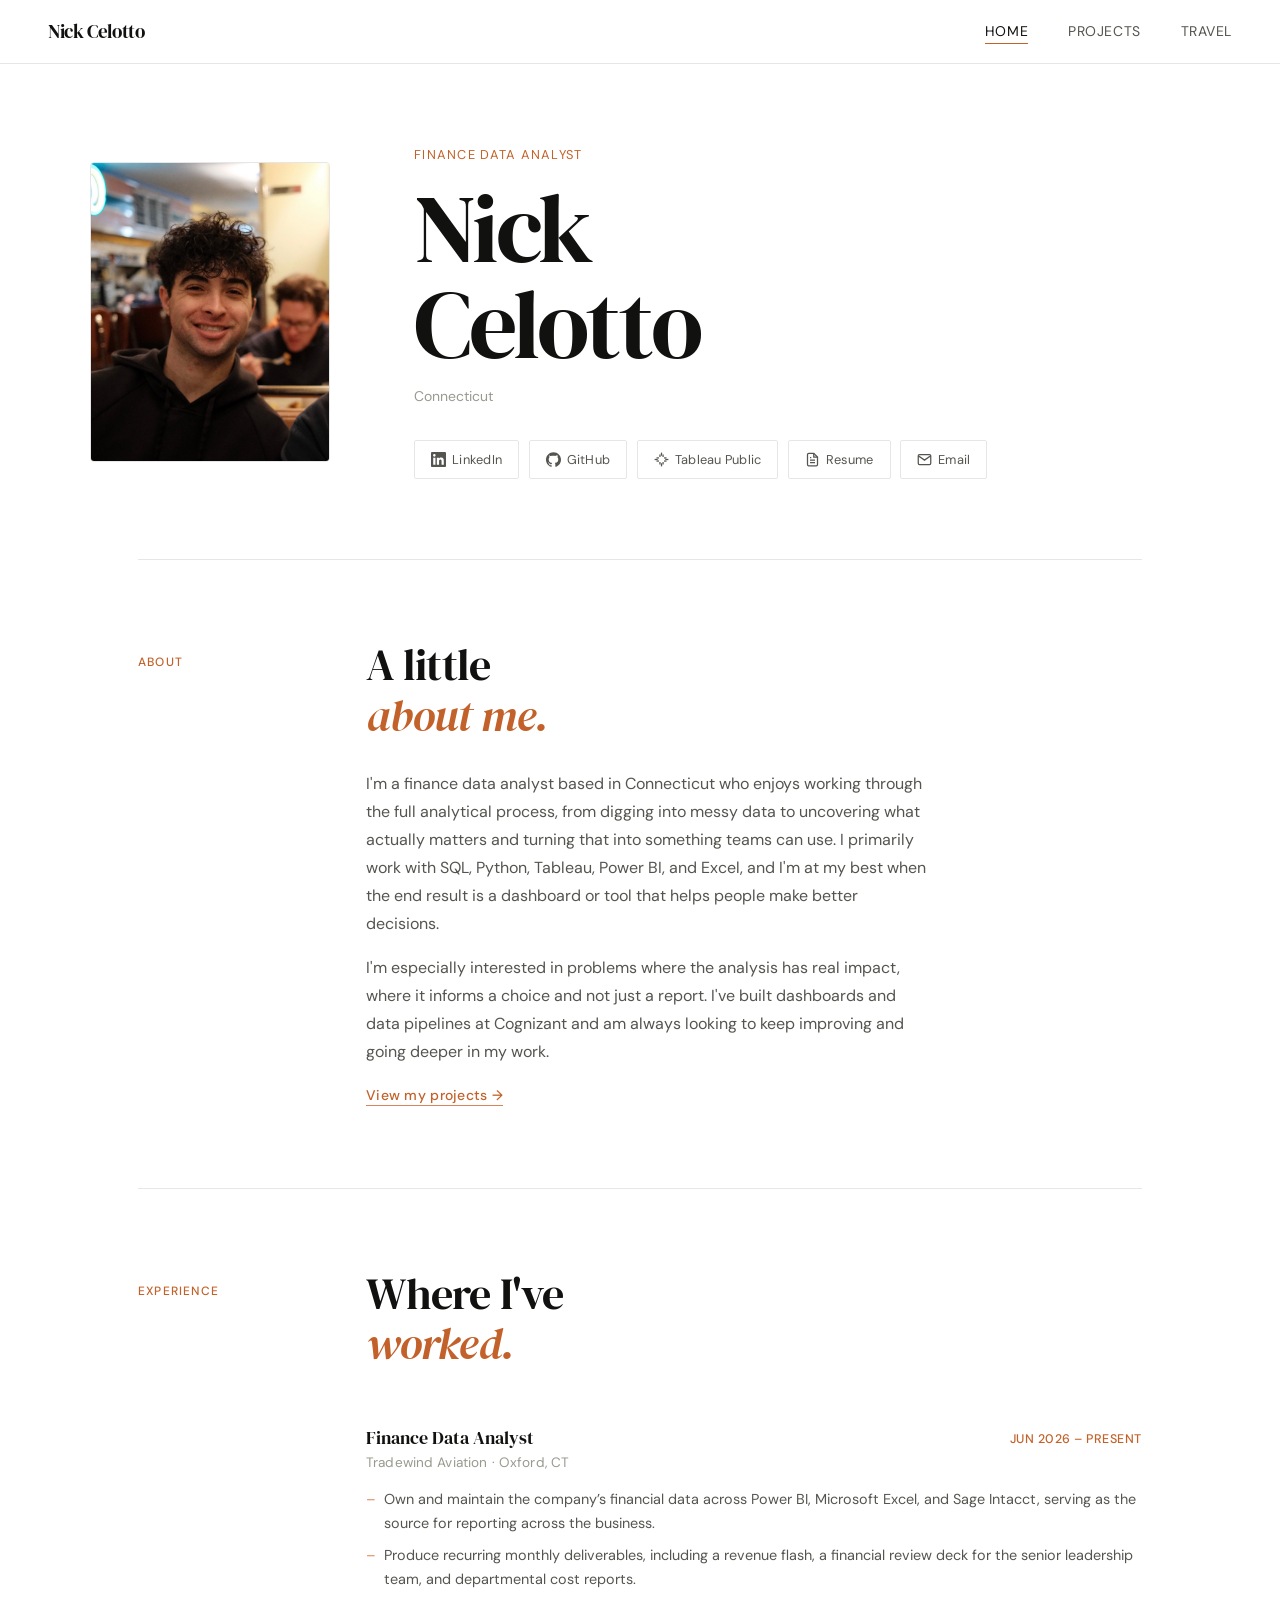
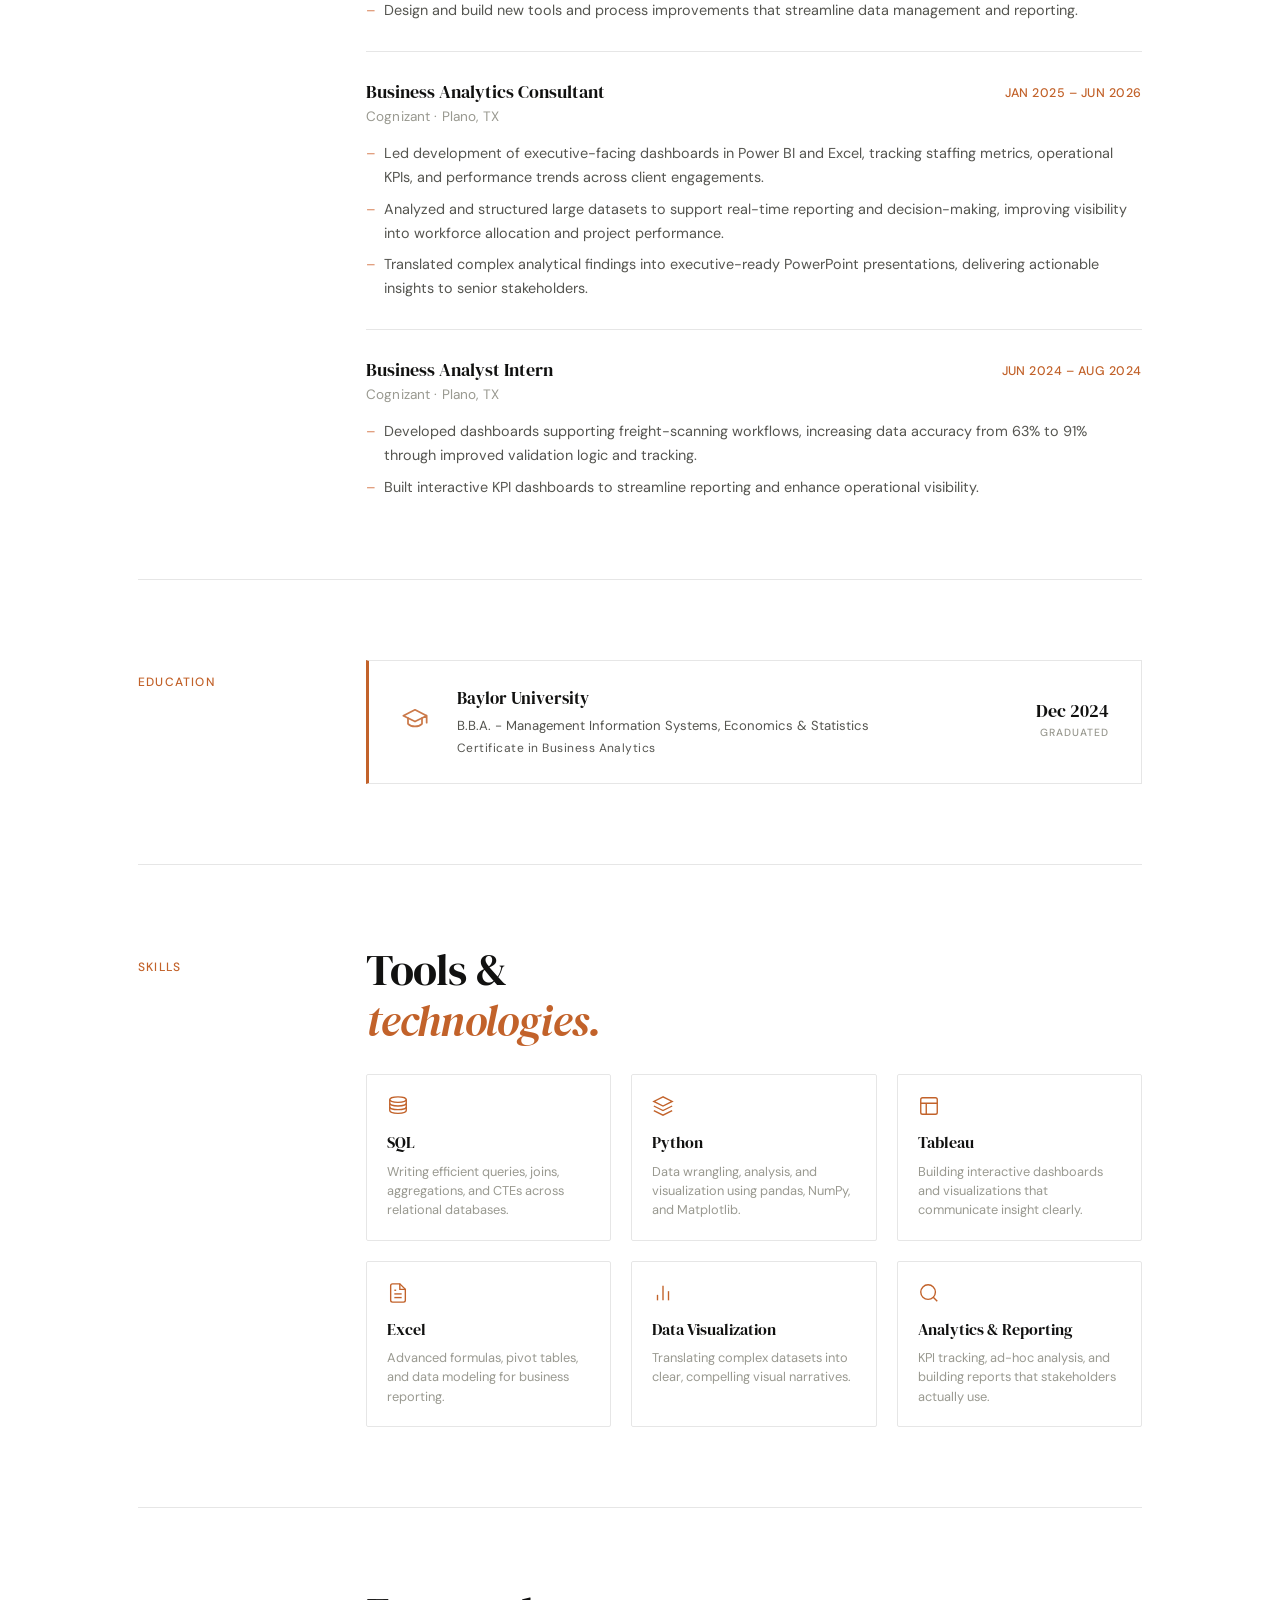
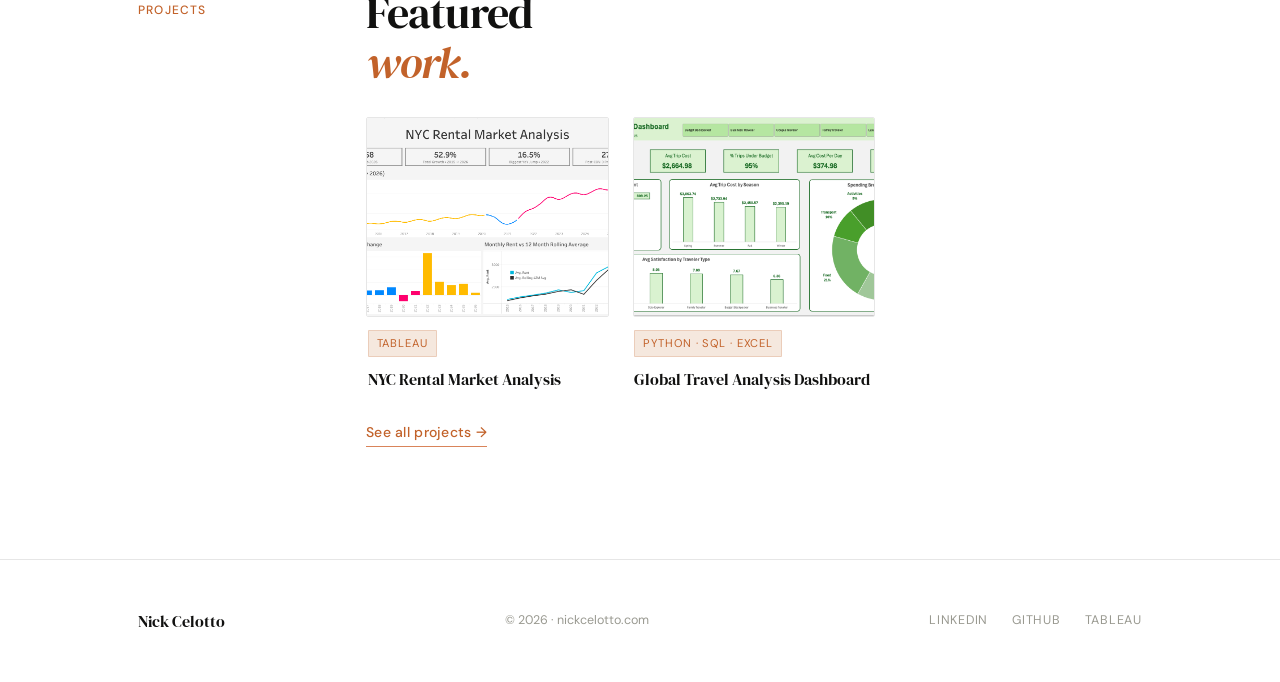
==== commit 73bafe91: "Travel page update" ====
--- a/index.html
+++ b/index.html
@@ -3,7 +3,7 @@
 <head>
   <meta charset="UTF-8" />
   <meta name="viewport" content="width=device-width, initial-scale=1.0" />
-  <title>Nick Celotto - Data Analyst & Travel Enthusiast</title>
+  <title>Nick Celotto - Finance Data Analyst & Travel Enthusiast</title>
   <link rel="preconnect" href="https://fonts.googleapis.com" />
   <link rel="preconnect" href="https://fonts.gstatic.com" crossorigin />
   <link href="https://fonts.googleapis.com/css2?family=DM+Serif+Display:ital@0;1&family=DM+Sans:wght@300;400;500&display=swap" rel="stylesheet" />
@@ -17,7 +17,7 @@
     <ul class="nav-links">
       <li><a href="index.html" class="active">Home</a></li>
       <li><a href="projects.html">Projects</a></li>
-      <!-- ★ UNCOMMENT TO RESTORE TRAVEL: <li><a href="travel.html">Travel</a></li> -->
+      <li><a href="travel.html">Travel</a></li>
     </ul>
     <button class="nav-hamburger" id="hamburger" aria-label="Menu">
       <span></span><span></span><span></span>
@@ -26,7 +26,7 @@
   <div class="nav-mobile-menu" id="mobileMenu">
     <a href="index.html">Home</a>
     <a href="projects.html">Projects</a>
-    <!-- ★ UNCOMMENT TO RESTORE TRAVEL: <a href="travel.html">Travel</a> -->
+    <a href="travel.html">Travel</a>
   </div>
 
   <!-- HERO -->
@@ -38,9 +38,9 @@
         </div>
       </div>
       <div class="hero-text">
-        <p class="hero-eyebrow">Data Analyst</p>
+        <p class="hero-eyebrow">Finance Data Analyst</p>
         <h1 class="hero-name">Nick<br/>Celotto</h1>
-        <p class="hero-location">New York, NY</p>
+        <p class="hero-location">Connecticut</p>
         <div class="hero-links">
           <a href="https://www.linkedin.com/in/nicholascelotto" class="link-pill" target="_blank">
             <svg width="15" height="15" viewBox="0 0 24 24" fill="currentColor"><path d="M20.447 20.452h-3.554v-5.569c0-1.328-.027-3.037-1.852-3.037-1.853 0-2.136 1.445-2.136 2.939v5.667H9.351V9h3.414v1.561h.046c.477-.9 1.637-1.85 3.37-1.85 3.601 0 4.267 2.37 4.267 5.455v6.286zM5.337 7.433a2.062 2.062 0 01-2.063-2.065 2.064 2.064 0 112.063 2.065zm1.782 13.019H3.555V9h3.564v11.452zM22.225 0H1.771C.792 0 0 .774 0 1.729v20.542C0 23.227.792 24 1.771 24h20.451C23.2 24 24 23.227 24 22.271V1.729C24 .774 23.2 0 22.222 0h.003z"/></svg>
@@ -79,7 +79,7 @@
       </div>
       <div class="col-content">
         <h2 class="section-heading">A little<br/><em>about me.</em></h2>
-        <p class="bio-text">I'm a data analyst based in New York who enjoys working through the full analytical process, from digging into messy data to uncovering what actually matters and turning that into something teams can use. I primarily work with SQL, Python, Tableau, Power BI, and Excel, and I'm at my best when the end result is a dashboard or tool that helps people make better decisions.</p>
+        <p class="bio-text">I'm a finance data analyst based in Connecticut who enjoys working through the full analytical process, from digging into messy data to uncovering what actually matters and turning that into something teams can use. I primarily work with SQL, Python, Tableau, Power BI, and Excel, and I'm at my best when the end result is a dashboard or tool that helps people make better decisions.</p>
         <p class="bio-text">I'm especially interested in problems where the analysis has real impact, where it informs a choice and not just a report. I've built dashboards and data pipelines at Cognizant and am always looking to keep improving and going deeper in my work.</p>
         <a href="projects.html" class="cta-link">View my projects →</a>
       </div>
@@ -97,23 +97,39 @@
       <div class="col-content">
         <h2 class="section-heading">Where I've<br/><em>worked.</em></h2>
 
-        <!-- JOB 1 - replace with your real experience -->
+        <!-- JOB 1 - most recent -->
+        <div class="exp-item">
+          <div class="exp-header">
+            <div class="exp-left">
+              <h3 class="exp-role">Finance Data Analyst</h3>
+              <p class="exp-company">Tradewind Aviation · Oxford, CT</p>
+            </div>
+            <span class="exp-dates">Jun 2026 – Present</span>
+          </div>
+          <ul class="exp-bullets">
+            <li>Own and maintain the company’s financial data across Power BI, Microsoft Excel, and Sage Intacct, serving as the source for reporting across the business.</li>
+            <li>Produce recurring monthly deliverables, including a revenue flash, a financial review deck for the senior leadership team, and departmental cost reports.</li>
+            <li>Design and build new tools and process improvements that streamline data management and reporting.</li>
+          </ul>
+        </div>
+
+        <!-- JOB 2 -->
         <div class="exp-item">
           <div class="exp-header">
             <div class="exp-left">
               <h3 class="exp-role">Business Analytics Consultant</h3>
-              <p class="exp-company">Cognizant · New York, NY</p>
-            </div>
-            <span class="exp-dates">Jan 2025 – Present</span>
+              <p class="exp-company">Cognizant · Plano, TX</p>
+            </div>
+            <span class="exp-dates">Jan 2025 – Jun 2026</span>
           </div>
           <ul class="exp-bullets">
-            <li>Lead development of executive-facing dashboards in Power BI and Excel, tracking staffing metrics, operational KPIs, and performance trends across client engagements.</li>
-            <li>Analyze and structure large datasets to support real-time reporting and decision-making, improving visibility into workforce allocation and project performance.</li>
-            <li>Translate complex analytical findings into executive-ready PowerPoint presentations, delivering actionable insights to senior stakeholders.</li>
+            <li>Led development of executive-facing dashboards in Power BI and Excel, tracking staffing metrics, operational KPIs, and performance trends across client engagements.</li>
+            <li>Analyzed and structured large datasets to support real-time reporting and decision-making, improving visibility into workforce allocation and project performance.</li>
+            <li>Translated complex analytical findings into executive-ready PowerPoint presentations, delivering actionable insights to senior stakeholders.</li>
           </ul>
         </div>
 
-        <!-- JOB 2 -->
+        <!-- JOB 3 -->
         <div class="exp-item">
           <div class="exp-header">
             <div class="exp-left">
@@ -125,21 +141,6 @@
           <ul class="exp-bullets">
             <li>Developed dashboards supporting freight-scanning workflows, increasing data accuracy from 63% to 91% through improved validation logic and tracking.</li>
             <li>Built interactive KPI dashboards to streamline reporting and enhance operational visibility.</li>
-          </ul>
-        </div>
-
-        <!-- JOB 3 - remove this block if you only have two roles -->
-        <div class="exp-item">
-          <div class="exp-header">
-            <div class="exp-left">
-              <h3 class="exp-role">IT Intern</h3>
-              <p class="exp-company">Lavner Education · Houston, TX</p>
-            </div>
-            <span class="exp-dates">Jun 2023 – Aug 2023</span>
-          </div>
-          <ul class="exp-bullets">
-            <li>Delivered instruction in Python and SQL, emphasizing data analysis, scripting, and problem-solving.</li>
-            <li>Taught foundational concepts in AI and financial analysis through hands-on, project-based learning.</li>
           </ul>
         </div>
 
--- a/style.css
+++ b/style.css
@@ -1,5 +1,5 @@
 /* ============================================================
-   NICK CELOTTO — PORTFOLIO STYLESHEET
+   NICK CELOTTO - PORTFOLIO STYLESHEET
    
    TABLE OF CONTENTS:
    1.  Reset & CSS Variables
@@ -15,13 +15,13 @@
    11. Filter/Tab Bar (sticky bar below page header)
    12. Tab System (show/hide views via JS)
    13. Project Detail Cards (Other Projects view)
-   14. Featured Project — editorial layout
+   14. Featured Project - editorial layout
    15. Photo Strip (homepage teaser)
    16. Gallery Page (masonry grid + lightbox)
    17. Experience Section (homepage)
    18. Resume Pill (accent-colored hero button)
    19. Metrics Strip (photography page)
-   20. Photography Home — editorial intro
+   20. Photography Home - editorial intro
    21. Footer
    22. Animations & Scroll Reveal
    23. Responsive Breakpoints
@@ -32,7 +32,7 @@
    1. RESET & CSS VARIABLES
    ============================================================
    box-sizing: border-box means padding and border are included
-   in an element's width/height — avoids layout math headaches.
+   in an element's width/height - avoids layout math headaches.
    CSS custom properties (--variables) are defined on :root so
    they're available everywhere in the file.
    ============================================================ */
@@ -44,22 +44,29 @@
   --ink: #111110;           /* near-black for headings and strong text */
   --ink-mid: #555550;       /* body text, descriptions */
   --ink-light: #999990;     /* captions, labels, secondary text */
-  --ink-faint: #e8e6e0;     /* borders, dividers, very subtle lines */
+  --ink-faint: #e6e6e6;     /* borders, dividers, very subtle lines */
 
   /* ── Background colors ── */
-  --paper: #faf9f6;         /* page background — warm off-white, not pure white */
-  --paper-warm: #f3f1eb;    /* slightly deeper warm tone for cards, strips */
-
-  /* ── Accent — warm terracotta/amber ──
+  --paper: #ffffff;         /* page background - clean white */
+  --paper-warm: #ffffff;    /* same white - kept as a separate variable so
+                                a subtle surface distinction (or dark mode)
+                                can be reintroduced later without a find/
+                                replace across the whole file */
+  --surface: #f7f7f6;       /* barely-there neutral fill for cards that
+                                need to read as a distinct block against
+                                the white page (not a return to beige -
+                                this is a near-neutral gray) */
+
+  /* ── Accent - warm terracotta/amber ──
      Used on: labels, italic headings, icons, buttons, links,
      tag backgrounds, stat numbers, quote marks, arrow symbols. */
   --accent: #c2622a;        /* main accent, full saturation */
   --accent-hover: #a84e1e;  /* darker shade for hover states */
   --accent-faint: #f5e8de;  /* very light tint for backgrounds/hover fills */
-  --accent-mid: #d9845a;    /* mid tone — used in dark-bg contexts */
+  --accent-mid: #d9845a;    /* mid tone - used in dark-bg contexts */
 
   /* ── Legacy tag variables (kept for compatibility) ── */
-  --tag-bg: #eeecea;
+  --tag-bg: #eeeeee;
   --tag-color: #555550;
 
   /* ── Typography ── */
@@ -67,10 +74,10 @@
   --sans: 'DM Sans', system-ui, sans-serif;    /* all body text, UI labels */
 
   /* ── Layout ── */
-  --nav-h: 64px;            /* nav bar height — used to offset sticky elements */
+  --nav-h: 64px;            /* nav bar height - used to offset sticky elements */
   --max-w: 1100px;          /* max content width, centered on large screens */
   --side-pad: clamp(1.25rem, 5vw, 3rem); /* responsive horizontal padding */
-  /* clamp(min, preferred, max) — shrinks on small screens, caps on large */
+  /* clamp(min, preferred, max) - shrinks on small screens, caps on large */
 }
 
 html { scroll-behavior: smooth; } /* makes anchor links (#section) animate */
@@ -91,11 +98,11 @@
 
 /* Images are block by default (removes inline bottom gap).
    width: 100% makes them fill their container.
-   height: auto preserves natural aspect ratio — no cropping.
+   height: auto preserves natural aspect ratio - no cropping.
    Individual containers override this where a fixed crop is needed. */
 img { display: block; width: 100%; height: auto; }
 
-/* Remove default link styling — we'll style each context manually */
+/* Remove default link styling - we'll style each context manually */
 a { color: inherit; text-decoration: none; }
 
 
@@ -111,7 +118,7 @@
   position: fixed;
   top: 0; left: 0; right: 0;
   height: var(--nav-h);
-  background: rgba(250, 249, 246, 0.94); /* slightly transparent so blur shows */
+  background: rgba(255, 255, 255, 0.94); /* slightly transparent so blur shows */
   backdrop-filter: blur(12px);
   -webkit-backdrop-filter: blur(12px);   /* Safari prefix */
   border-bottom: 1px solid var(--ink-faint);
@@ -122,7 +129,7 @@
   z-index: 1000;
 }
 
-/* Logo text — uses serif font, slightly smaller than headings */
+/* Logo text - uses serif font, slightly smaller than headings */
 .nav-logo {
   font-family: var(--serif);
   font-size: 1.2rem;
@@ -147,7 +154,7 @@
   position: relative; /* needed for the ::after underline pseudo-element */
 }
 
-/* Animated underline on hover/active — grows from left using width transition */
+/* Animated underline on hover/active - grows from left using width transition */
 .nav-links a::after {
   content: '';
   position: absolute;
@@ -167,7 +174,7 @@
   width: 100%; /* triggers the underline animation */
 }
 
-/* Hamburger button — hidden on desktop, shown on mobile via media query */
+/* Hamburger button - hidden on desktop, shown on mobile via media query */
 .nav-hamburger {
   display: none;
   flex-direction: column;
@@ -186,7 +193,7 @@
   transition: all 0.25s;
 }
 
-/* Mobile dropdown — hidden until JS adds class "open" */
+/* Mobile dropdown - hidden until JS adds class "open" */
 .nav-mobile-menu {
   display: none;
   position: fixed;
@@ -254,7 +261,7 @@
 
 .section { padding: 5rem 0; }
 
-/* Horizontal rule between sections — constrained to content width */
+/* Horizontal rule between sections - constrained to content width */
 .section-divider {
   height: 1px;
   background: var(--ink-faint);
@@ -318,7 +325,7 @@
   border: 1px solid var(--ink-faint);
 }
 
-/* Override the global img rule — portrait photo needs cover crop */
+/* Override the global img rule - portrait photo needs cover crop */
 .hero-photo img {
   width: 100%;
   height: 100%;
@@ -349,7 +356,7 @@
   margin-bottom: 1rem;
 }
 
-/* Large name — the biggest type on the page */
+/* Large name - the biggest type on the page */
 .hero-name {
   font-family: var(--serif);
   font-size: clamp(3.5rem, 8vw, 6rem);
@@ -531,7 +538,7 @@
 
 .project-overlay span {
   font-size: 0.85rem;
-  color: #faf9f6;
+  color: #ffffff;
   letter-spacing: 0.04em;
 }
 
@@ -622,7 +629,7 @@
   padding: 1rem 0;
   position: sticky;
   top: var(--nav-h);
-  background: rgba(250, 249, 246, 0.97);
+  background: rgba(255, 255, 255, 0.97);
   backdrop-filter: blur(8px);
   z-index: 100;
   overflow-x: auto;
@@ -635,7 +642,7 @@
 .filter-bar .container {
   display: flex;
   gap: 0.5rem;
-  flex-wrap: nowrap;       /* single row — scrolls instead of wrapping */
+  flex-wrap: nowrap;       /* single row - scrolls instead of wrapping */
   min-width: max-content;  /* prevents container from shrinking below content */
 }
 
@@ -643,8 +650,8 @@
 /* ============================================================
    12. TAB SYSTEM
    ============================================================
-   .tab-btn — the clickable buttons in the filter bar.
-   .tab-view — the content panels shown/hidden by main.js.
+   .tab-btn - the clickable buttons in the filter bar.
+   .tab-view - the content panels shown/hidden by main.js.
    JS reads data-view="key" on buttons and matches to id="view-{key}".
    ============================================================ */
 
@@ -669,15 +676,15 @@
   border-color: var(--ink-faint);
 }
 
-/* Active tab — accent border and background */
+/* Active tab - accent border and background */
 .tab-btn.active {
   color: var(--accent);
   border-color: var(--accent);
   background: var(--accent-faint);
 }
 
-/* Tab view containers — toggled between display:none and display:'' by JS */
-.tab-view { /* no default styles needed — JS handles visibility */ }
+/* Tab view containers - toggled between display:none and display:'' by JS */
+.tab-view { /* no default styles needed - JS handles visibility */ }
 
 /* Legacy filter buttons (kept in case any page still uses .filter-btn) */
 .filter-btn {
@@ -776,7 +783,7 @@
   width: 100%;
   height: auto;
   display: block;
-  object-fit: unset; /* no forced crop — respects natural aspect ratio */
+  object-fit: unset; /* no forced crop - respects natural aspect ratio */
 }
 
 /* ── Body: narrative (wider) + sticky sidebar ── */
@@ -822,7 +829,7 @@
 
 .pf-text + .pf-text { margin-top: 0.85rem; }
 
-/* Key findings list — uses ↗ arrows instead of bullets */
+/* Key findings list - uses ↗ arrows instead of bullets */
 .pf-findings {
   list-style: none;
   padding: 0;
@@ -840,7 +847,7 @@
   max-width: 600px;
 }
 
-/* The ↗ arrow — positioned absolutely to the left of each list item */
+/* The ↗ arrow - positioned absolutely to the left of each list item */
 .pf-findings li::before {
   content: '↗';
   position: absolute;
@@ -978,7 +985,7 @@
 
 
 /* ============================================================
-   14. FEATURED PROJECT — editorial layout
+   14. FEATURED PROJECT - editorial layout
    ============================================================
    Unlike the Other Projects cards, the Featured Project uses a
    magazine-style layout:
@@ -992,7 +999,7 @@
 
 /* ── Hero band ──
    Uses paper-warm background (same as the metrics strip) rather
-   than dark — keeps the page light and minimal. */
+   than dark - keeps the page light and minimal. */
 .fp-hero {
   background: var(--paper-warm);
   border-bottom: 1px solid var(--ink-faint);
@@ -1009,7 +1016,7 @@
 
 .fp-tags { margin-bottom: 1.25rem; }
 
-/* Tags inside the hero band — slightly darker tint to read on warm bg */
+/* Tags inside the hero band - slightly darker tint to read on warm bg */
 .fp-tags .project-tag {
   background: var(--accent-faint);
   border-color: rgba(194, 98, 42, 0.25);
@@ -1022,7 +1029,7 @@
   color: var(--ink-light);
 }
 
-/* Large serif title — the <em> part renders in accent color */
+/* Large serif title - the <em> part renders in accent color */
 .fp-title {
   font-family: var(--serif);
   font-size: clamp(2.5rem, 5vw, 4rem);
@@ -1121,7 +1128,7 @@
   position: relative;
 }
 
-/* The actual Tableau iframe — adjust height here to fit your dashboard */
+/* The actual Tableau iframe - adjust height here to fit your dashboard */
 .fp-embed-iframe {
   width: 100%;
   height: 850px;
@@ -1310,7 +1317,7 @@
   margin-top: 1.5rem;
 }
 
-/* Square thumbnails — aspect-ratio enforces 1:1 crop */
+/* Square thumbnails - aspect-ratio enforces 1:1 crop */
 .photo-thumb {
   border-radius: 2px;
   overflow: hidden;
@@ -1340,6 +1347,26 @@
 
 .gallery-section { padding-top: 3rem; }
 
+.gallery-trip-section { margin-bottom: 3.5rem; }
+.gallery-trip-section:last-child { margin-bottom: 0; }
+
+.gallery-trip-header {
+  display: flex;
+  align-items: baseline;
+  gap: 0.9rem;
+  margin-bottom: 1.5rem;
+  padding-bottom: 1rem;
+  border-bottom: 1px solid var(--ink-faint);
+}
+
+.gallery-trip-flag { font-size: 1.5rem; }
+.gallery-trip-title { font-size: 1.5rem; }
+.gallery-trip-date {
+  font-size: 0.78rem;
+  color: var(--ink-light);
+  margin-left: auto;
+}
+
 /* columns: 3 creates a 3-column masonry layout.
    break-inside: avoid on items prevents images from splitting. */
 .masonry-grid {
@@ -1355,7 +1382,7 @@
 
 .masonry-item.hidden { display: none; } /* used by JS filter */
 
-/* Gallery image container — no fixed height, lets image define its own */
+/* Gallery image container - no fixed height, lets image define its own */
 .gallery-img {
   position: relative; /* needed for .gallery-overlay absolute positioning */
   border-radius: 2px;
@@ -1376,7 +1403,7 @@
 
 .gallery-img:hover img { transform: scale(1.03); }
 
-/* Optional forced-crop classes — add .tall or .wide to .gallery-img
+/* Optional forced-crop classes - add .tall or .wide to .gallery-img
    if you want to override natural aspect ratio for a specific photo */
 .gallery-img.tall { aspect-ratio: 2 / 3; }
 .gallery-img.tall img { height: 100%; object-fit: cover; }
@@ -1389,7 +1416,10 @@
   align-items: center;
   justify-content: center;
   min-height: 200px;
-}
+  background: var(--surface);
+}
+
+.img-placeholder-gallery img { display: none; }
 
 .img-placeholder-gallery::after {
   content: 'Add photo';
@@ -1398,7 +1428,7 @@
   font-family: var(--sans);
 }
 
-/* Dark overlay with category tag — fades in on hover */
+/* Dark overlay with category tag - fades in on hover */
 .gallery-overlay {
   position: absolute;
   inset: 0;
@@ -1417,8 +1447,8 @@
   font-size: 0.72rem;
   letter-spacing: 0.08em;
   text-transform: uppercase;
-  color: rgba(250, 249, 246, 0.95);
-  border: 1px solid rgba(250, 249, 246, 0.5);
+  color: rgba(255, 255, 255, 0.95);
+  border: 1px solid rgba(255, 255, 255, 0.5);
   padding: 0.2rem 0.5rem;
   border-radius: 1px;
   background: rgba(194, 98, 42, 0.35); /* subtle accent tint */
@@ -1440,7 +1470,7 @@
 
 .lightbox.open { display: flex; }
 
-/* The enlarged image — constrained to viewport, maintains aspect ratio */
+/* The enlarged image - constrained to viewport, maintains aspect ratio */
 .lightbox-img {
   max-width: 88vw;
   max-height: 88vh;
@@ -1450,12 +1480,12 @@
   border-radius: 2px;
 }
 
-/* × close button — top right corner */
+/* × close button - top right corner */
 .lightbox-close {
   position: absolute;
   top: 1.25rem; right: 1.5rem;
   font-size: 2.2rem;
-  color: rgba(250,249,246,0.65);
+  color: rgba(255, 255, 255,0.65);
   background: none;
   border: none;
   cursor: pointer;
@@ -1472,7 +1502,7 @@
   top: 50%;
   transform: translateY(-50%);
   font-size: 2.5rem;
-  color: rgba(250,249,246,0.5);
+  color: rgba(255, 255, 255,0.5);
   background: none;
   border: none;
   cursor: pointer;
@@ -1597,7 +1627,7 @@
   margin-bottom: 1.25rem;
 }
 
-/* The strip container — flex row, horizontal scroll on mobile */
+/* The strip container - flex row, horizontal scroll on mobile */
 .metrics-strip {
   display: flex;
   align-items: stretch; /* all cards stretch to same height */
@@ -1627,7 +1657,7 @@
 
 .metric-card:hover { background: var(--accent-faint); }
 
-/* The big number — uses serif font for impact */
+/* The big number - uses serif font for impact */
 .metric-value {
   font-family: var(--serif);
   font-size: clamp(2.2rem, 3.5vw, 3rem);
@@ -1664,7 +1694,7 @@
 
 
 /* ============================================================
-   20. PHOTOGRAPHY HOME — editorial intro
+   20. PHOTOGRAPHY HOME - editorial intro
    ============================================================
    The Home tab on photography.html has a different feel from
    the two-column bio format on the homepage:
@@ -1719,7 +1749,7 @@
 .photo-about-text + .photo-about-text { margin-top: 1rem; }
 
 /* ── Instagram card ──
-   Uses paper-warm (same as metrics strip) instead of black —
+   Uses paper-warm (same as metrics strip) instead of black - 
    warm and minimal rather than stark. Sticky so it stays
    visible as you scroll the text. */
 .photo-ig-card {
@@ -1752,7 +1782,7 @@
   line-height: 1.6;
 }
 
-/* Text link style — underline via border-bottom */
+/* Text link style - underline via border-bottom */
 .photo-ig-btn {
   display: inline-block;
   margin-top: 0.5rem;
@@ -1782,7 +1812,7 @@
   margin-top: 2rem;
 }
 
-/* Three items: name | copyright | links — spread across full width */
+/* Three items: name | copyright | links - spread across full width */
 .footer-inner {
   display: flex;
   align-items: center;
@@ -1831,7 +1861,7 @@
   to   { opacity: 1; transform: translateY(0); }
 }
 
-/* Staggered hero animations — each element fades up slightly later */
+/* Staggered hero animations - each element fades up slightly later */
 .hero-eyebrow  { animation: fadeUp 0.6s ease both; }
 .hero-name     { animation: fadeUp 0.6s 0.1s ease both; }
 .hero-location { animation: fadeUp 0.6s 0.18s ease both; }
@@ -1839,7 +1869,7 @@
 .hero-photo-wrap { animation: fadeUp 0.7s 0.05s ease both; }
 
 /* Prevents a flash of invisible content on mobile where
-   hover overlays can't trigger — tap still works via :active */
+   hover overlays can't trigger - tap still works via :active */
 @media (hover: none) {
   .project-overlay { opacity: 0 !important; }
   .gallery-img:active .gallery-overlay { opacity: 1; }
@@ -1852,8 +1882,8 @@
 /* ============================================================
    23. RESPONSIVE BREAKPOINTS
    ============================================================
-   900px — tablets and small laptops
-   640px — phones (iPhone and similar)
+   900px - tablets and small laptops
+   640px - phones (iPhone and similar)
    ============================================================ */
 
 @media (max-width: 900px) {
@@ -2027,12 +2057,12 @@
 
 
 /* ============================================================
-   HOMEPAGE — FEATURED PHOTO TEASER
+   HOMEPAGE - FEATURED PHOTO TEASER
    Single full-width image with caption bar below.
    Replaces the four-thumbnail strip.
    ============================================================ */
 
-/* Wrapper — no fixed height, image defines its own */
+/* Wrapper - no fixed height, image defines its own */
 .photo-feature {
   margin-top: 1.5rem;
   border-radius: 2px;
@@ -2092,7 +2122,7 @@
 
 
 /* ============================================================
-   TRAVEL GUIDES — cards grid
+   TRAVEL GUIDES - cards grid
    ============================================================ */
 
 /* Section intro text above the cards */
@@ -2140,7 +2170,7 @@
   box-shadow: 0 4px 18px rgba(194,98,42,0.12);
 }
 
-/* Cover image — fixed height with cover crop */
+/* Cover image - fixed height with cover crop */
 .guide-card-img {
   height: 180px;
   overflow: hidden;
@@ -2201,7 +2231,7 @@
   line-height: 1.55;
 }
 
-/* Chevron arrow at bottom of card — rotates when open */
+/* Chevron arrow at bottom of card - rotates when open */
 .guide-card-chevron {
   display: flex;
   justify-content: center;
@@ -2254,7 +2284,7 @@
 
 
 /* ============================================================
-   TRAVEL GUIDES — expanded panels
+   TRAVEL GUIDES - expanded panels
    Panels sit in the DOM below the cards grid.
    JS shows/hides them by setting display:block/none.
    ============================================================ */
@@ -2276,7 +2306,7 @@
   position: relative;
 }
 
-/* × close button — top right of the panel */
+/* × close button - top right of the panel */
 .guide-panel-close {
   position: absolute;
   top: 1.25rem;
@@ -2321,7 +2351,7 @@
   line-height: 1.1;
 }
 
-/* Hero image — natural aspect ratio, full panel width */
+/* Hero image - natural aspect ratio, full panel width */
 .guide-panel-hero {
   width: 100%;
   border-radius: 2px;
@@ -2370,7 +2400,7 @@
   line-height: 1.8;
 }
 
-/* Guide lists — standard and tips variants */
+/* Guide lists - standard and tips variants */
 .guide-list {
   list-style: none;
   padding: 0;
@@ -2400,7 +2430,7 @@
   color: var(--accent);
 }
 
-/* Photo grid inside the panel — 3 equal columns */
+/* Photo grid inside the panel - 3 equal columns */
 .guide-photo-grid {
   display: grid;
   grid-template-columns: repeat(3, 1fr);
@@ -2427,7 +2457,7 @@
 
 
 /* ============================================================
-   RESPONSIVE — guides + featured photo
+   RESPONSIVE - guides + featured photo
    ============================================================ */
 
 @media (max-width: 900px) {
@@ -2449,7 +2479,7 @@
 
 
 /* ============================================================
-   TRAVEL GUIDES — REVISED STYLES
+   TRAVEL GUIDES - REVISED STYLES
    Overrides the earlier guide-card rules with:
    - Fixed image height (all cards same size)
    - Image inner wrapper for tint overlay
@@ -2457,9 +2487,9 @@
    - Richer intro section
    ============================================================ */
 
-/* ── Guide card image — fixed height, cover crop ── */
+/* ── Guide card image - fixed height, cover crop ── */
 .guide-card-img {
-  height: 200px; /* fixed — all cards identical height */
+  height: 200px; /* fixed - all cards identical height */
   overflow: hidden;
   background: var(--accent-faint);
   position: relative;
@@ -2475,7 +2505,7 @@
 .guide-card-img-inner img {
   width: 100%;
   height: 100%;
-  object-fit: cover; /* cover crop — fills the fixed box */
+  object-fit: cover; /* cover crop - fills the fixed box */
   transition: transform 0.5s;
   display: block;
 }
@@ -2502,7 +2532,7 @@
   box-shadow: 0 4px 20px rgba(0,0,0,0.1);
 }
 
-/* ── Guide intro — editorial heading treatment ── */
+/* ── Guide intro - editorial heading treatment ── */
 .guides-intro {
   margin-bottom: 3rem;
   padding-bottom: 2.5rem;
@@ -2548,7 +2578,7 @@
   max-width: 480px;
 }
 
-/* Large destination count — right side of intro */
+/* Large destination count - right side of intro */
 .guides-intro-count {
   display: flex;
   flex-direction: column;
@@ -2586,19 +2616,19 @@
 
 
 /* ============================================================
-   GUIDE CARDS — FLAG WATERMARK DESIGN
+   GUIDE CARDS - FLAG WATERMARK DESIGN
    No image files needed. The flag is an SVG watermark that
    fills the top of the card. Card body sits below it with
    the city name colored from the flag's primary color.
    ============================================================ */
 
-/* Flag cards use a different layout from image cards —
+/* Flag cards use a different layout from image cards - 
    the flag area has a fixed height like the old img box */
 .guide-card--flag {
   overflow: visible; /* allow flag bg to fill its area cleanly */
 }
 
-/* Flag background container — same fixed height as the old image */
+/* Flag background container - same fixed height as the old image */
 .guide-flag-bg {
   height: 160px;
   position: relative;
@@ -2608,7 +2638,7 @@
   border-bottom: 1px solid var(--ink-faint);
 }
 
-/* The SVG flag — fills the container, faded watermark effect */
+/* The SVG flag - fills the container, faded watermark effect */
 .guide-flag-svg {
   position: absolute;
   inset: 0;
@@ -2620,12 +2650,12 @@
   transition: transform 0.5s ease;
 }
 
-/* Subtle zoom on card hover — flag breathes */
+/* Subtle zoom on card hover - flag breathes */
 .guide-card:hover .guide-flag-svg {
   transform: scale(1.12);
 }
 
-/* Active (open) card — slight tint on the flag area */
+/* Active (open) card - slight tint on the flag area */
 .guide-card--open .guide-flag-bg {
   filter: brightness(0.97);
 }
@@ -2637,14 +2667,14 @@
   z-index: 1;
 }
 
-/* City name inherits the flag color via inline style —
+/* City name inherits the flag color via inline style - 
    make it a bit larger and bolder than the default */
 .guide-card--flag .guide-city {
   font-size: 1.4rem;
   letter-spacing: -0.025em;
 }
 
-/* Chevron bar — neutral, no flag color needed here */
+/* Chevron bar - neutral, no flag color needed here */
 .guide-card--flag .guide-card-chevron {
   background: var(--paper);
   border-top: 1px solid var(--ink-faint);
@@ -2652,7 +2682,7 @@
 
 
 /* ============================================================
-   GUIDE CARDS V2 — reference-image layout
+   GUIDE CARDS V2 - reference-image layout
    Flag emoji + city name top, region, status badge + date,
    illustrated scene, tagline + CTA bottom.
    Each card is an <a> link to Medium.
@@ -2721,7 +2751,7 @@
   padding: 0 1.25rem 1rem;
 }
 
-/* Status pill — dot + label */
+/* Status pill - dot + label */
 .gc2-status {
   display: inline-flex;
   align-items: center;
@@ -2757,7 +2787,7 @@
   color: var(--ink-light);
 }
 
-/* Illustrated scene area — fixed height, clips the SVG */
+/* Illustrated scene area - fixed height, clips the SVG */
 .gc2-scene {
   width: calc(100% - 2rem); /* inset from card edges like reference */
   margin: 0 1rem;
@@ -2817,15 +2847,15 @@
 
 
 /* ============================================================
-   GUIDE CARDS V2 — REVISED STYLES
+   GUIDE CARDS V2 - REVISED STYLES
    - gc2-city: switch from DM Serif Display (thin/sharp) to
      a fuller weight using DM Sans 500 for the city name
    - All cards: unified neutral background (--paper-warm)
      with just the left border and scene tint carrying the
-     country color — everything else is consistent
-   ============================================================ */
-
-/* Fuller, rounder city name — DM Sans medium weight */
+     country color - everything else is consistent
+   ============================================================ */
+
+/* Fuller, rounder city name - DM Sans medium weight */
 .gc2-city {
   font-family: var(--sans);
   font-size: 1.3rem;
@@ -2835,9 +2865,9 @@
   /* color still set per-card via inline style (flag color) */
 }
 
-/* Unified neutral card background — override the per-card --gc-bg */
+/* Unified neutral card background - override the per-card --gc-bg */
 .guide-card-v2 {
-  background: var(--paper-warm) !important; /* same cream for all cards */
+  background: var(--paper-warm) !important; /* same white for all cards */
 }
 
 /* The scene area keeps its illustrated colors (that's where country
@@ -2847,13 +2877,13 @@
   background: var(--paper-warm);
 }
 
-/* Status pills — keep the same colors, they're subtle enough */
-/* CTA text uses the flag color (--gc-color) — that's the hint of country */
+/* Status pills - keep the same colors, they're subtle enough */
+/* CTA text uses the flag color (--gc-color) - that's the hint of country */
 .gc2-cta {
   color: var(--gc-color, var(--accent));
 }
 
-/* Left border accent is the country color — keep it */
+/* Left border accent is the country color - keep it */
 /* Card border otherwise stays --ink-faint on non-hover */
 .guide-card-v2 {
   border-color: var(--ink-faint);
@@ -2869,7 +2899,7 @@
 
 
 /* ============================================================
-   FEATURED PROJECT — hero links (moved from bottom to hero)
+   FEATURED PROJECT - hero links (moved from bottom to hero)
    ============================================================ */
 
 /* Link row sitting below the tagline in the hero band */
@@ -2880,7 +2910,7 @@
   margin-top: 1.5rem;
 }
 
-/* Buttons on the warm hero background — same btn-outline/btn-ghost
+/* Buttons on the warm hero background - same btn-outline/btn-ghost
    styles apply, they already work on light backgrounds */
 
 /* fp-bottom-meta used standalone (no longer in fp-bottom-row flex) */
@@ -2897,12 +2927,12 @@
 
 
 /* ============================================================
-   FILMSTRIP — horizontal scroll photo strip
+   FILMSTRIP - horizontal scroll photo strip
    9:16 aspect ratio (Instagram story format).
    Frames are small and uniform; the strip scrolls sideways.
    ============================================================ */
 
-/* Outer scroll container — clips overflow, enables horizontal scroll */
+/* Outer scroll container - clips overflow, enables horizontal scroll */
 .filmstrip {
   display: flex;
   gap: 0.6rem;
@@ -2919,10 +2949,10 @@
 
 .filmstrip::-webkit-scrollbar { display: none; } /* hide scrollbar Chrome/Safari */
 
-/* Individual frame — 9:16 ratio, small fixed width */
+/* Individual frame - 9:16 ratio, small fixed width */
 .film-frame {
   flex-shrink: 0;                    /* never compress */
-  width: 90px;                       /* small — keeps strip compact */
+  width: 90px;                       /* small - keeps strip compact */
   aspect-ratio: 9 / 16;             /* Instagram story ratio */
   border-radius: 6px;
   overflow: hidden;
@@ -2983,7 +3013,7 @@
 
 
 /* ============================================================
-   TRAVEL GUIDE PAGE — guide-nyc.html and future guide pages
+   TRAVEL GUIDE PAGE - guide-nyc.html and future guide pages
    ============================================================ */
 
 /* ── Hero section ── */
@@ -3008,6 +3038,60 @@
 }
 
 .guide-back:hover { color: var(--accent); }
+
+/* Magazine-style masthead line above the title */
+.guide-masthead {
+  font-family: var(--serif);
+  font-style: italic;
+  font-size: 0.85rem;
+  color: var(--accent);
+  letter-spacing: 0.02em;
+  margin-bottom: 0.6rem;
+}
+
+/* "In this journal" contents strip */
+.guide-toc {
+  display: flex;
+  flex-wrap: wrap;
+  align-items: center;
+  gap: 0.5rem 1.4rem;
+  margin-top: 2.25rem;
+  padding-top: 1.5rem;
+  border-top: 1px solid var(--ink-faint);
+}
+
+.guide-toc-label {
+  font-size: 0.7rem;
+  text-transform: uppercase;
+  letter-spacing: 0.08em;
+  color: var(--ink-light);
+  margin-right: 0.25rem;
+}
+
+.guide-toc a {
+  font-size: 0.85rem;
+  color: var(--ink-mid);
+  text-decoration: none;
+  border-bottom: 1px solid transparent;
+  transition: color 0.2s, border-color 0.2s;
+}
+
+.guide-toc a:hover {
+  color: var(--accent);
+  border-color: var(--accent);
+}
+
+/* Drop cap on the opening paragraph of a journal entry */
+.guide-dropcap::first-letter {
+  font-family: var(--serif);
+  font-size: 3.4rem;
+  font-style: italic;
+  color: var(--accent);
+  float: left;
+  line-height: 0.8;
+  padding-right: 0.5rem;
+  padding-top: 0.3rem;
+}
 
 /* Header: title left, meta right */
 .guide-page-header {
@@ -3083,7 +3167,7 @@
   color: var(--ink-mid);
 }
 
-/* Full-width cover photo — sits at the bottom of the hero */
+/* Full-width cover photo - sits at the bottom of the hero */
 .guide-page-cover {
   width: 100%;
   max-height: 520px;
@@ -3213,7 +3297,7 @@
 
 .guide-page-photo:hover img { transform: none; }
 
-/* Tall first photo — same as others */
+/* Tall first photo - same as others */
 .guide-page-photo--tall img { height: 100%; object-fit: cover; }
 
 .guide-page-photo-caption {
@@ -3221,7 +3305,7 @@
   bottom: 0.5rem;
   left: 0.6rem;
   font-size: 0.68rem;
-  color: rgba(250,249,246,0.85);
+  color: rgba(255, 255, 255,0.85);
   letter-spacing: 0.04em;
   text-shadow: 0 1px 4px rgba(0,0,0,0.4);
 }
@@ -3373,7 +3457,7 @@
   font-size: 0.7rem;
 }
 
-/* Accent card — disclaimer */
+/* Accent card - disclaimer */
 .guide-sidebar-card--accent {
   background: var(--accent-faint);
   border-color: rgba(194,98,42,0.2);
@@ -3411,10 +3495,10 @@
 
 
 /* ============================================================
-   GUIDE PAGE — BOROUGHS & HIGHLIGHTS
-   ============================================================ */
-
-/* Each borough block — separated by border */
+   GUIDE PAGE - BOROUGHS & HIGHLIGHTS
+   ============================================================ */
+
+/* Each borough block - separated by border */
 .guide-borough {
   padding: 1.75rem 0;
   border-bottom: 1px solid var(--ink-faint);
@@ -3452,7 +3536,7 @@
   margin-bottom: 1rem;
 }
 
-/* Highlight chips — wrapping row of landmark tags */
+/* Highlight chips - wrapping row of landmark tags */
 .guide-highlights {
   display: flex;
   flex-wrap: wrap;
@@ -3485,7 +3569,7 @@
 
 
 /* ============================================================
-   GUIDE PAGE — BEST PHOTO SPOTS
+   GUIDE PAGE - BEST PHOTO SPOTS
    ============================================================ */
 
 .guide-photo-spots {
@@ -3507,7 +3591,7 @@
 
 .guide-photo-spot:last-child { border-bottom: none; padding-bottom: 0; }
 
-/* Fixed-size thumbnail — 16:9 crop */
+/* Fixed-size thumbnail - 16:9 crop */
 .guide-photo-spot-img {
   width: 160px;
   height: 90px;
@@ -3580,7 +3664,7 @@
 
 
 /* ============================================================
-   GUIDE PAGE — MAP
+   GUIDE PAGE - MAP
    ============================================================ */
 
 .guide-map-section { padding-bottom: 0; }
@@ -3590,9 +3674,9 @@
   overflow: hidden;
   border: 1px solid var(--ink-faint);
   background: var(--paper-warm);
-  /* Intrinsic ratio box — 16:9 */
+  /* Intrinsic ratio box - 16:9 */
   position: relative;
-  padding-bottom: 52%; /* slightly less than 56.25% — less tall, more usable */
+  padding-bottom: 52%; /* slightly less than 56.25% - less tall, more usable */
   height: 0;
 }
 
@@ -3607,10 +3691,10 @@
 
 
 /* ============================================================
-   GUIDE PAGE — SIDEBAR UPDATES
-   ============================================================ */
-
-/* "Don't miss" list — positive framing, checkmark bullets */
+   GUIDE PAGE - SIDEBAR UPDATES
+   ============================================================ */
+
+/* "Don't miss" list - positive framing, checkmark bullets */
 .guide-sidebar-list {
   list-style: none;
   padding: 0;
@@ -3636,7 +3720,7 @@
   font-weight: 500;
 }
 
-/* "Mistakes to avoid" — uses ! arrow styling from guide-tips-list */
+/* "Mistakes to avoid" - uses ! arrow styling from guide-tips-list */
 .guide-tip-arrow {
   flex-shrink: 0;
   color: var(--accent);
@@ -3649,7 +3733,7 @@
 
 
 /* ============================================================
-   RESPONSIVE — new guide sections
+   RESPONSIVE - new guide sections
    ============================================================ */
 
 @media (max-width: 640px) {
@@ -3670,7 +3754,7 @@
 
 
 /* ============================================================
-   GUIDE PAGE — HERO DIVIDER (replaces full-width cover photo)
+   GUIDE PAGE - HERO DIVIDER (replaces full-width cover photo)
    A thin accent line with a warm-to-white gradient fade,
    separating the hero band from the body cleanly.
    ============================================================ */
@@ -3691,7 +3775,7 @@
 
 
 /* ============================================================
-   GUIDE PAGE — EAT CATEGORIES
+   GUIDE PAGE - EAT CATEGORIES
    Grouped by type (Restaurant, Pizza, Bagel) with an
    emoji icon + category name as a mini-heading above
    each group's rec list.
@@ -3732,7 +3816,7 @@
 
 
 /* ============================================================
-   COST METER — dollar sign rating out of four
+   COST METER - dollar sign rating out of four
    Use .cost-dollar--filled for active dollars,
    .cost-dollar--empty for inactive ones.
    Examples:
@@ -3764,140 +3848,840 @@
 
 
 /* ============================================================
-   GUIDE CARDS — MINIMAL TEXT-ONLY DESIGN
-   No illustration, no left border, no background tint.
-   Just flag, city name, region, status, tagline, and CTA.
-   All cards share the same neutral look — clean and consistent.
-   ============================================================ */
-
-.guide-card-min {
-  display: flex;
-  flex-direction: column;
-  gap: 0.5rem;
-  padding: 1.5rem;
-  background: var(--paper);
+   JOURNAL TAB - journal-card grid
+   ============================================================ */
+
+.journal-grid {
+  display: grid;
+  grid-template-columns: repeat(auto-fill, minmax(320px, 1fr));
+  gap: 2rem;
+}
+
+.journal-card {
+  display: block;
+  color: inherit;
+  text-decoration: none;
   border: 1px solid var(--ink-faint);
   border-radius: 8px;
+  overflow: hidden;
+  transition: box-shadow 0.2s ease, transform 0.2s ease;
+}
+
+a.journal-card:hover {
+  box-shadow: 0 14px 30px rgba(17,17,16,0.1);
+  transform: translateY(-2px);
+}
+
+.journal-card-img {
+  aspect-ratio: 16 / 10;
+  background: var(--surface);
+}
+
+.journal-card-img img {
+  width: 100%;
+  height: 100%;
+  object-fit: cover;
+}
+
+.journal-card-body { padding: 1.5rem 1.6rem; }
+
+.journal-card-top {
+  display: flex;
+  align-items: center;
+  gap: 0.6rem;
+  margin-bottom: 0.6rem;
+}
+
+.journal-card-flag { font-size: 1.2rem; }
+
+.journal-card-region {
+  font-size: 0.7rem;
+  letter-spacing: 0.08em;
+  text-transform: uppercase;
+  color: var(--ink-light);
+}
+
+.journal-card-dest { font-size: 1.4rem; margin-bottom: 0.35rem; }
+
+.journal-card-meta {
+  font-size: 0.8rem;
+  color: var(--accent);
+  margin-bottom: 0.75rem;
+}
+
+.journal-card-desc {
+  font-size: 0.88rem;
+  color: var(--ink-mid);
+  margin-bottom: 1.1rem;
+}
+
+.journal-card-footer {
+  padding-top: 1rem;
+  border-top: 1px solid var(--ink-faint);
+}
+
+.journal-card-read {
+  font-size: 0.82rem;
+  font-weight: 500;
+  color: var(--accent);
+}
+
+.journal-card-read--muted { color: var(--ink-light); font-weight: 400; }
+
+
+/* ============================================================
+   GEAR TAB
+   ============================================================ */
+
+.gear-intro-inner {
+  display: grid;
+  grid-template-columns: 1fr 1fr;
+  gap: clamp(2rem, 5vw, 4rem);
+  align-items: center;
+}
+
+.gear-intro-img-placeholder {
+  aspect-ratio: 4 / 3;
+  background: var(--surface);
+  border: 1px dashed var(--ink-faint);
+  border-radius: 6px;
+  display: flex;
+  align-items: center;
+  justify-content: center;
+}
+
+.gear-intro-img-placeholder span {
+  font-size: 0.7rem;
+  letter-spacing: 0.06em;
+  text-transform: uppercase;
+  color: var(--ink-light);
+}
+
+.gear-section-header {
+  display: flex;
+  align-items: baseline;
+  gap: 1.1rem;
+  margin-bottom: 2.25rem;
+  padding-bottom: 1.1rem;
+  border-bottom: 1px solid var(--ink-faint);
+}
+
+.gear-section-num {
+  font-family: var(--serif);
+  font-size: 2.2rem;
+  color: var(--ink-faint);
+  line-height: 1;
+}
+
+.gear-section-title { font-size: 1.6rem; }
+
+.gear-section-eyebrow {
+  font-size: 0.68rem;
+  letter-spacing: 0.1em;
+  text-transform: uppercase;
+  color: var(--accent);
+  margin-bottom: 0.2rem;
+}
+
+.gear-grid {
+  display: grid;
+  grid-template-columns: repeat(3, 1fr);
+  gap: 1px;
+  background: var(--ink-faint);
+  border: 1px solid var(--ink-faint);
+}
+
+.gear-grid--2 { grid-template-columns: repeat(2, 1fr); }
+.gear-grid--4 { grid-template-columns: repeat(4, 1fr); }
+
+.gear-card {
+  background: var(--paper);
+  display: flex;
+  flex-direction: column;
+}
+
+.gear-card-img {
+  aspect-ratio: 4 / 3;
+  background: var(--surface);
+  display: flex;
+  align-items: center;
+  justify-content: center;
+}
+
+.gear-card-img-placeholder span {
+  font-size: 0.62rem;
+  letter-spacing: 0.06em;
+  text-transform: uppercase;
+  color: var(--ink-light);
+}
+
+.gear-card-body {
+  padding: 1.25rem 1.4rem;
+  flex: 1;
+  display: flex;
+  flex-direction: column;
+  gap: 0.3rem;
+}
+
+.gear-card-category {
+  font-size: 0.62rem;
+  letter-spacing: 0.08em;
+  text-transform: uppercase;
+  color: var(--accent);
+}
+
+.gear-card-name {
+  font-family: var(--serif);
+  font-size: 1.1rem;
+  color: var(--ink);
+  line-height: 1.25;
+}
+
+.gear-card-sub {
+  font-size: 0.72rem;
+  color: var(--ink-light);
+}
+
+.gear-card-desc {
+  font-size: 0.82rem;
+  color: var(--ink-mid);
+  line-height: 1.65;
+  margin-top: 0.3rem;
+}
+
+@media (max-width: 900px) {
+  .gear-intro-inner { grid-template-columns: 1fr; }
+  .gear-grid { grid-template-columns: repeat(2, 1fr); }
+  .gear-grid--4 { grid-template-columns: repeat(2, 1fr); }
+}
+
+@media (max-width: 560px) {
+  .gear-grid, .gear-grid--2, .gear-grid--4 { grid-template-columns: 1fr; }
+}
+
+
+
+/* ============================================================
+   MAP TAB - real Leaflet map (see main.js section 9 for the
+   lazy-init JS). Full-bleed within the tab, restyled from
+   Leaflet's defaults to match the site's white/accent palette.
+   ============================================================ */
+
+.map-layout {
+  display: grid;
+  grid-template-columns: 1fr 320px;
+  height: 65vh;
+  min-height: 480px;
+  border-top: 1px solid var(--ink-faint);
+  border-bottom: 1px solid var(--ink-faint);
+}
+
+#travelMap {
+  width: 100%;
+  height: 100%;
+  z-index: 0;
+  background: var(--surface);
+}
+
+/* Countries / US States view toggle (Leaflet control, top right). */
+.map-mode-toggle {
+  display: flex;
+  background: #fff;
+  overflow: hidden;
+}
+.map-mode-btn {
+  border: none;
+  background: #fff;
+  color: var(--ink-light);
+  font: 600 0.78rem 'DM Sans', sans-serif;
+  padding: 0.5rem 0.9rem;
+  cursor: pointer;
+  transition: background 0.15s, color 0.15s;
+}
+.map-mode-btn:hover { background: var(--surface); }
+.map-mode-btn.active,
+.map-mode-btn.active:hover {
+  background: var(--accent);
+  color: #fff;
+}
+
+/* Mute the tile colors so they sit quietly behind the accent-colored
+   markers instead of competing with the rest of the site's palette. */
+.leaflet-tile {
+  filter: grayscale(55%) contrast(0.95) brightness(1.04);
+}
+
+.leaflet-container {
+  background: var(--surface);
+  font-family: var(--sans);
+}
+
+.leaflet-popup-content-wrapper {
+  background: #fff;
+  border-radius: 4px;
+  box-shadow: 0 8px 28px rgba(17,17,16,0.15);
+  border: 1px solid var(--ink-faint);
+  padding: 0;
+}
+
+.leaflet-popup-content { margin: 0; padding: 1.1rem 1.3rem; }
+.leaflet-popup-tip { background: #fff; }
+.leaflet-popup-close-button { color: var(--ink-light) !important; }
+
+.popup-flag { font-size: 1.4rem; margin-bottom: 0.35rem; }
+
+.popup-name {
+  font-family: var(--serif);
+  font-size: 1.05rem;
+  color: var(--ink);
+  margin-bottom: 0.15rem;
+}
+
+.popup-meta {
+  font-size: 0.72rem;
+  color: var(--ink-light);
+  margin-bottom: 0.7rem;
+}
+
+.popup-link {
+  display: inline-flex;
+  align-items: center;
+  gap: 0.3rem;
+  font-size: 0.72rem;
+  font-weight: 500;
+  color: var(--accent);
+  text-decoration: none;
+}
+
+/* ── Sidebar ── */
+.map-sidebar {
+  background: var(--paper);
+  border-left: 1px solid var(--ink-faint);
+  display: flex;
+  flex-direction: column;
+  overflow: hidden;
+}
+
+.map-sidebar-header {
+  padding: 1.75rem 1.5rem 1.1rem;
+  border-bottom: 1px solid var(--ink-faint);
+}
+
+.map-sidebar-title {
+  font-size: 1.4rem;
+}
+
+.map-stats {
+  display: flex;
+  gap: 1.5rem;
+  padding: 1.25rem 1.5rem;
+  border-bottom: 1px solid var(--ink-faint);
+  justify-content: center;
+}
+
+.map-stat-ring-wrap {
+  display: flex;
+  flex-direction: column;
+  align-items: center;
+  gap: 0.35rem;
+}
+
+.map-stat-ring-svg-wrap {
+  position: relative;
+  width: 72px;
+  height: 72px;
+}
+
+.map-stat-ring {
+  width: 100%;
+  height: 100%;
+  transform: rotate(-90deg);
+}
+
+.map-stat-ring-track {
+  fill: none;
+  stroke: var(--ink-faint);
+  stroke-width: 5;
+}
+
+.map-stat-ring-fill {
+  fill: none;
+  stroke: var(--accent);
+  stroke-width: 5;
+  stroke-linecap: round;
+  transition: stroke-dashoffset 0.7s ease;
+}
+
+.map-stat-ring-num {
+  position: absolute;
+  inset: 0;
+  display: flex;
+  align-items: center;
+  justify-content: center;
+  font-family: var(--serif);
+  font-size: 1.35rem;
+  color: var(--ink);
+}
+
+.map-stat-ring-label {
+  font-size: 0.72rem;
+  font-weight: 500;
+  color: var(--ink);
+}
+
+.map-stat-ring-sub {
+  font-size: 0.62rem;
+  color: var(--ink-light);
+}
+
+.map-trips-heading {
+  font-size: 0.64rem;
+  letter-spacing: 0.1em;
+  text-transform: uppercase;
+  color: var(--ink-light);
+  padding: 0 1.5rem;
+  margin-bottom: 0.6rem;
+}
+
+.map-trips-list {
+  flex: 1;
+  overflow-y: auto;
+  padding: 1.1rem 0;
+}
+
+.map-trip-item {
+  display: flex;
+  align-items: center;
+  gap: 0.9rem;
+  padding: 0.7rem 1.5rem;
+  border-bottom: 1px solid var(--ink-faint);
+  cursor: pointer;
   text-decoration: none;
   color: inherit;
+  transition: background 0.15s;
+}
+
+.map-trip-item:last-child { border-bottom: none; }
+.map-trip-item:hover { background: var(--surface); }
+
+.map-trip-flag { font-size: 1.15rem; flex-shrink: 0; }
+.map-trip-info { flex: 1; display: flex; flex-direction: column; gap: 0.1rem; }
+
+.map-trip-name {
+  font-family: var(--serif);
+  font-size: 0.92rem;
+  color: var(--ink);
+}
+
+.map-trip-date {
+  font-size: 0.68rem;
+  color: var(--ink-light);
+}
+
+@media (max-width: 800px) {
+  .map-layout { grid-template-columns: 1fr; height: auto; }
+  #travelMap { height: 60vw; min-height: 300px; }
+  .map-sidebar { border-left: none; border-top: 1px solid var(--ink-faint); }
+}
+
+
+/* Airmail stripe - diagonal envelope-border motif, recolored to
+   the site's own accent instead of literal red/blue. */
+.airmail-bar {
+  height: 6px;
+  background: repeating-linear-gradient(
+    -45deg,
+    var(--accent) 0 10px,
+    var(--paper) 10px 20px
+  );
+}
+
+
+/* ============================================================
+   HERO (Travel About tab) - two-column intro matching the
+   reference site's structure: eyebrow/title/desc/CTA left,
+   photo right.
+   ============================================================ */
+
+/* ============================================================
+   TRAVEL HERO (Travel About tab) - two-column intro matching the
+   reference site's structure: eyebrow/title/desc/CTA left,
+   photo right.
+   Named .travel-hero / .travel-hero-inner (not .hero / .hero-inner)
+   deliberately - the Home page already has its own .hero for the
+   name/photo section, and sharing the same class name caused the
+   two to collide across the shared stylesheet.
+   ============================================================ */
+
+.travel-hero {
+  padding: clamp(2.5rem, 6vw, 4.5rem) 0;
+  border-bottom: 1px solid var(--ink-faint);
+}
+
+.travel-hero-inner {
+  display: grid;
+  grid-template-columns: 1.1fr 0.9fr;
+  gap: clamp(2.5rem, 6vw, 4rem);
+  align-items: center;
+}
+
+.hero-left .hero-eyebrow { margin-bottom: 0.75rem; }
+
+.hero-title {
+  font-size: clamp(2.4rem, 6vw, 3.6rem);
+  line-height: 1.05;
+  margin-bottom: 1.25rem;
+}
+
+.hero-title em {
+  font-style: italic;
+  color: var(--accent);
+}
+
+.hero-desc {
+  color: var(--ink-mid);
+  max-width: 46ch;
+  margin-bottom: 1.5rem;
+}
+
+.hero-cta {
+  display: inline-flex;
+  align-items: center;
+  gap: 0.5rem;
+  background: var(--ink);
+  color: var(--paper);
+  border: none;
+  padding: 0.75rem 1.3rem;
+  border-radius: 4px;
+  font-family: var(--sans);
+  font-size: 0.85rem;
+  font-weight: 500;
   cursor: pointer;
-  transition: border-color 0.2s, box-shadow 0.2s, transform 0.2s;
-}
-
-.guide-card-min:hover {
-  border-color: var(--ink-light);
-  box-shadow: 0 4px 16px rgba(17,17,16,0.07);
-  transform: translateY(-2px);
-}
-
-/* Upcoming cards (coming soon / planning) — slightly muted */
-.guide-card-min--upcoming {
-  background: var(--paper-warm);
-  opacity: 0.82;
-}
-
-.guide-card-min--upcoming:hover {
-  opacity: 1;
-}
-
-/* Top row: flag emoji left, status badge right */
-.gcm-flag-row {
-  display: flex;
-  align-items: center;
+  transition: background 0.2s ease;
+}
+
+.hero-cta:hover { background: var(--ink-mid); }
+
+.hero-img-wrap {
+  aspect-ratio: 4 / 5;
+  border-radius: 8px;
+  overflow: hidden;
+  background: var(--surface);
+}
+
+.hero-img-wrap img {
+  width: 100%;
+  height: 100%;
+  object-fit: cover;
+}
+
+@media (max-width: 760px) {
+  .travel-hero-inner { grid-template-columns: 1fr; }
+  .hero-right { order: -1; max-width: 260px; margin: 0 auto; }
+}
+
+
+/* ============================================================
+   SECTION HEADER - reusable "eyebrow + title (+ optional link)"
+   row used above Featured Trip, Coming Up, Best Shots, and
+   From the Road.
+   ============================================================ */
+
+.section-header {
+  display: flex;
+  align-items: baseline;
   justify-content: space-between;
+  flex-wrap: wrap;
+  gap: 0.75rem;
+  margin-bottom: 2rem;
+}
+
+.section-eyebrow {
+  font-size: 0.7rem;
+  letter-spacing: 0.1em;
+  text-transform: uppercase;
+  color: var(--accent);
   margin-bottom: 0.35rem;
 }
 
-.gcm-flag {
-  font-size: 1.75rem;
+.section-title { font-size: 1.6rem; }
+
+.section-link {
+  display: inline-flex;
+  align-items: center;
+  gap: 0.4rem;
+  background: none;
+  border: none;
+  font-family: var(--sans);
+  font-size: 0.82rem;
+  font-weight: 500;
+  color: var(--accent);
+  cursor: pointer;
+  padding: 0;
+}
+
+.section-link:hover { color: var(--accent-hover); }
+
+.section--featured { padding-top: 3rem; }
+
+
+/* ============================================================
+   FEATURED TRIP - image + content layout matching the reference
+   site (replaces the earlier flag/stat-card version).
+   ============================================================ */
+
+.featured-wrap {
+  display: grid;
+  grid-template-columns: 1fr 1fr;
+  gap: clamp(2rem, 5vw, 3.5rem);
+  align-items: center;
+}
+
+.featured-image {
+  aspect-ratio: 4 / 3;
+  border-radius: 8px;
+  overflow: hidden;
+  background: var(--surface);
+}
+
+.featured-image img {
+  width: 100%;
+  height: 100%;
+  object-fit: cover;
+}
+
+.featured-content {
+  display: flex;
+  gap: 1.25rem;
+}
+
+.featured-num {
+  font-family: var(--serif);
+  font-size: 2rem;
+  color: var(--ink-faint);
   line-height: 1;
-}
-
-/* Status badges */
-.gcm-status {
-  font-size: 0.68rem;
+  flex: none;
+}
+
+.featured-eyebrow {
+  font-size: 0.78rem;
+  color: var(--ink-light);
+  margin-bottom: 0.5rem;
+}
+
+.featured-title { font-size: 1.8rem; margin-bottom: 0.3rem; }
+
+.featured-dates {
+  font-size: 0.82rem;
+  color: var(--accent);
+  margin-bottom: 0.9rem;
+}
+
+.featured-desc {
+  color: var(--ink-mid);
+  font-size: 0.92rem;
+  margin-bottom: 1.1rem;
+}
+
+.featured-tags {
+  display: flex;
+  flex-wrap: wrap;
+  gap: 0.4rem;
+  margin-bottom: 1.5rem;
+}
+
+.featured-tag {
+  font-size: 0.72rem;
+  padding: 0.3rem 0.7rem;
+  border: 1px solid var(--ink-faint);
+  border-radius: 20px;
+  color: var(--ink-mid);
+}
+
+.btn-accent {
+  display: inline-flex;
+  align-items: center;
+  gap: 0.5rem;
+  background: var(--ink);
+  color: var(--paper);
+  padding: 0.7rem 1.2rem;
+  border-radius: 4px;
+  font-size: 0.82rem;
   font-weight: 500;
-  letter-spacing: 0.07em;
-  text-transform: uppercase;
-  padding: 0.22rem 0.6rem;
-  border-radius: 20px;
-  border: 1px solid transparent;
-}
-
-.gcm-status--live {
-  background: rgba(40,167,69,0.08);
-  color: #1d7a38;
-  border-color: rgba(40,167,69,0.2);
-}
-
-.gcm-status--soon {
-  background: var(--accent-faint);
-  color: var(--accent);
-  border-color: rgba(194,98,42,0.2);
-}
-
-.gcm-status--planning {
-  background: rgba(255,193,7,0.08);
-  color: #856404;
-  border-color: rgba(255,193,7,0.25);
-}
-
-/* City name — uses DM Sans medium, larger and grounded */
-.gcm-city {
-  font-family: var(--sans);
-  font-size: 1.25rem;
-  font-weight: 500;
+}
+
+.btn-accent--muted {
+  background: var(--surface);
+  color: var(--ink-light);
+  border: 1px solid var(--ink-faint);
+}
+
+@media (max-width: 760px) {
+  .featured-wrap { grid-template-columns: 1fr; }
+  .featured-content { flex-direction: column; gap: 0.5rem; }
+}
+
+
+/* ============================================================
+   COMING UP - teaser section for the next trip.
+   ============================================================ */
+
+.teaser-section { padding-top: 0.5rem; }
+
+.teaser-grid {
+  display: grid;
+  grid-template-columns: repeat(auto-fit, minmax(240px, 1fr));
+  gap: 1.25rem;
+}
+
+.teaser-card {
+  border: 1px solid var(--ink-faint);
+  border-radius: 8px;
+  padding: 1.25rem 1.4rem;
+  background: var(--surface);
+}
+
+.teaser-body {
+  display: flex;
+  align-items: center;
+  gap: 1rem;
+}
+
+.teaser-flag { font-size: 1.8rem; }
+
+.teaser-text { display: flex; flex-direction: column; gap: 0.2rem; }
+
+.teaser-dest {
+  font-family: var(--serif);
+  font-size: 1.05rem;
   color: var(--ink);
-  letter-spacing: -0.01em;
-  line-height: 1.2;
-}
-
-/* Region + context line */
-.gcm-region {
-  font-size: 0.75rem;
-  color: var(--ink-light);
-  letter-spacing: 0.03em;
-  margin-bottom: 0.25rem;
-}
-
-/* Tagline */
-.gcm-tagline {
-  font-size: 0.83rem;
-  color: var(--ink-mid);
-  line-height: 1.6;
-  flex: 1; /* pushes CTA to bottom */
-}
-
-/* CTA text — accent color for live, muted for upcoming */
-.gcm-cta {
-  font-size: 0.75rem;
-  font-weight: 500;
-  color: var(--accent);
-  letter-spacing: 0.02em;
-  margin-top: 0.5rem;
-}
-
-.gcm-cta--muted {
-  color: var(--ink-light);
-  font-weight: 400;
-}
-
-
-/* Disabled guide cards — not yet clickable, cursor shows it */
-.guide-card-min--disabled {
-  cursor: not-allowed;
-  pointer-events: none; /* prevents all clicks */
-}
-
-/* On touch devices, also suppress the tap highlight */
-.guide-card-min--disabled:active {
-  transform: none;
-  box-shadow: none;
-}
-
-
-/* ============================================================
-   TRAVEL JOURNAL — DAY BY DAY ENTRIES
+}
+
+.teaser-meta {
+  font-size: 0.78rem;
+  color: var(--ink-light);
+}
+
+
+/* ============================================================
+   RECENT SHOTS (Best Shots) - photo grid: one tall + two regular,
+   matching the reference site's layout.
+   ============================================================ */
+
+.photos-section { padding-top: 3rem; }
+
+.photos-grid {
+  display: grid;
+  grid-template-columns: repeat(5, 1fr);
+  gap: 0.75rem;
+}
+
+.photo-item {
+  border-radius: 6px;
+  overflow: hidden;
+  background: var(--surface);
+  aspect-ratio: 3 / 4;
+}
+
+.photo-item img {
+  width: 100%;
+  height: 100%;
+  object-fit: cover;
+  display: block;
+}
+
+@media (max-width: 900px) {
+  .photos-grid { grid-template-columns: repeat(4, 1fr); }
+  .photo-item:nth-child(5) { display: none; }
+}
+
+@media (max-width: 600px) {
+  .photos-grid { grid-template-columns: 1fr 1fr; }
+}
+
+
+
+.marquee-wrap {
+  overflow: hidden;
+  border-bottom: 1px solid var(--ink-faint);
+  padding: 0.85rem 0;
+  background: var(--surface);
+}
+
+.marquee-track {
+  display: flex;
+  gap: 2.5rem;
+  animation: marquee 42s linear infinite;
+  white-space: nowrap;
+  width: max-content;
+}
+
+.marquee-item {
+  font-family: var(--serif);
+  font-style: italic;
+  font-size: 0.82rem;
+  color: var(--ink-mid);
+  display: flex;
+  align-items: center;
+  gap: 0.65rem;
+  flex-shrink: 0;
+}
+
+.marquee-dot {
+  width: 4px;
+  height: 4px;
+  border-radius: 50%;
+  background: var(--accent);
+  flex-shrink: 0;
+}
+
+@keyframes marquee {
+  from { transform: translateX(0); }
+  to { transform: translateX(-50%); }
+}
+
+@media (prefers-reduced-motion: reduce) {
+  .marquee-track { animation: none; }
+}
+
+
+/* ============================================================
+   SCROLL-TRACKING PLANE - travels down the day-by-day rail
+   as you scroll through the journal on a guide page.
+   ============================================================ */
+
+.journal-track {
+  position: relative;
+  padding-left: 30px;
+}
+
+.journal-track::before {
+  content: "";
+  position: absolute;
+  left: 6px;
+  top: 6px;
+  bottom: 6px;
+  width: 2px;
+  background: var(--ink-faint);
+}
+
+.plane-tracker {
+  position: absolute;
+  left: -1px;
+  top: 0;
+  width: 16px;
+  height: 16px;
+  transform: translate(-50%, -50%);
+  z-index: 2;
+  pointer-events: none;
+  transition: top 0.05s linear;
+}
+
+.plane-tracker svg { width: 100%; height: 100%; display: block; }
+
+
+/* ============================================================
+   TRAVEL JOURNAL - DAY BY DAY ENTRIES
    ============================================================ */
 
 .journal-day {
@@ -4010,7 +4794,7 @@
 
 
 /* ============================================================
-   TRAVEL JOURNAL — WHERE I VISITED
+   TRAVEL JOURNAL - WHERE I VISITED
    ============================================================ */
 
 .journal-stays {
@@ -4067,7 +4851,7 @@
 
 
 /* ============================================================
-   TRAVEL JOURNAL — CURRENCY BANNER
+   TRAVEL JOURNAL - CURRENCY BANNER
    ============================================================ */
 
 .journal-currency-banner {
@@ -4095,7 +4879,7 @@
 
 
 /* ============================================================
-   TRAVEL JOURNAL — WHERE I VISITED TAGS
+   TRAVEL JOURNAL - WHERE I VISITED TAGS
    ============================================================ */
 
 .journal-stay-tags {
@@ -4119,7 +4903,7 @@
 
 
 /* ============================================================
-   TRAVEL JOURNAL — DAY BY DAY ENTRIES
+   TRAVEL JOURNAL - DAY BY DAY ENTRIES
    ============================================================ */
 
 .journal-day {
@@ -4213,7 +4997,7 @@
 
 
 /* ============================================================
-   TRAVEL JOURNAL — WHERE I VISITED
+   TRAVEL JOURNAL - WHERE I VISITED
    ============================================================ */
 
 .journal-stays {
@@ -4290,7 +5074,7 @@
 
 
 /* ============================================================
-   TRAVEL JOURNAL — CURRENCY BANNER
+   TRAVEL JOURNAL - CURRENCY BANNER
    ============================================================ */
 
 .journal-currency-banner {
@@ -4318,7 +5102,7 @@
 
 
 /* ============================================================
-   TRAVEL PAGE — TIMELINE (Option 5)
+   TRAVEL PAGE - TIMELINE (Option 5)
    ============================================================ */
 
 .travel-timeline {
@@ -4410,7 +5194,7 @@
 
 
 /* ============================================================
-   TRAVEL PAGE — DESTINATION CARDS STRIP (Option 6)
+   TRAVEL PAGE - DESTINATION CARDS STRIP (Option 6)
    ============================================================ */
 
 .travel-dest-strip {
@@ -4568,3 +5352,46 @@
   .edu-card { flex-wrap: wrap; gap: 1rem; }
   .edu-year { align-items: flex-start; }
 }
+
+.journal-day-photo--portrait { max-width: 340px; }
+.journal-day-photo-row { display: flex; flex-wrap: nowrap; gap: 1rem; }
+.journal-day-photo-row .journal-day-photo { flex: 1 1 0; min-width: 0; max-width: none; margin: 1rem 0; }
+@media (max-width: 640px) {
+  .journal-day-photo-row { flex-wrap: wrap; }
+  .journal-day-photo-row .journal-day-photo { flex: 1 1 100%; max-width: 340px; }
+}
+
+/* Gallery trip filter chips */
+.gallery-filter { display: flex; flex-wrap: wrap; gap: 0.5rem; margin-bottom: 2rem; }
+.gallery-chip {
+  font-family: var(--sans);
+  font-size: 0.8rem;
+  letter-spacing: 0.04em;
+  color: var(--ink-light);
+  background: transparent;
+  border: 1px solid var(--ink-faint);
+  padding: 0.45rem 1rem;
+  border-radius: 999px;
+  cursor: pointer;
+  transition: all 0.2s;
+  min-height: 38px;
+}
+.gallery-chip:hover { color: var(--ink); border-color: var(--ink-light); }
+.gallery-chip.active { color: var(--accent); border-color: var(--accent); background: var(--accent-faint); }
+.gallery-trip-section[hidden] { display: none; }
+
+.gallery-img { cursor: zoom-in; }
+
+/* Keep every photo in a journal row the same size (3:4), whatever the source file's shape */
+.journal-day-photo-row .journal-day-photo img {
+  width: 100%;
+  aspect-ratio: 3 / 4;
+  object-fit: cover;
+}
+
+.gear-card-img { position: relative; overflow: hidden; }
+.gear-card-img img { position: absolute; inset: 0; width: 100%; height: 100%; object-fit: cover; display: block; }
+
+/* Full-width gear card (camera): keep the illustration from becoming huge */
+.gear-card[style*="grid-column"] .gear-card-img { aspect-ratio: 2 / 1; }
+.gear-card[style*="grid-column"] .gear-card-img img { object-fit: contain; }
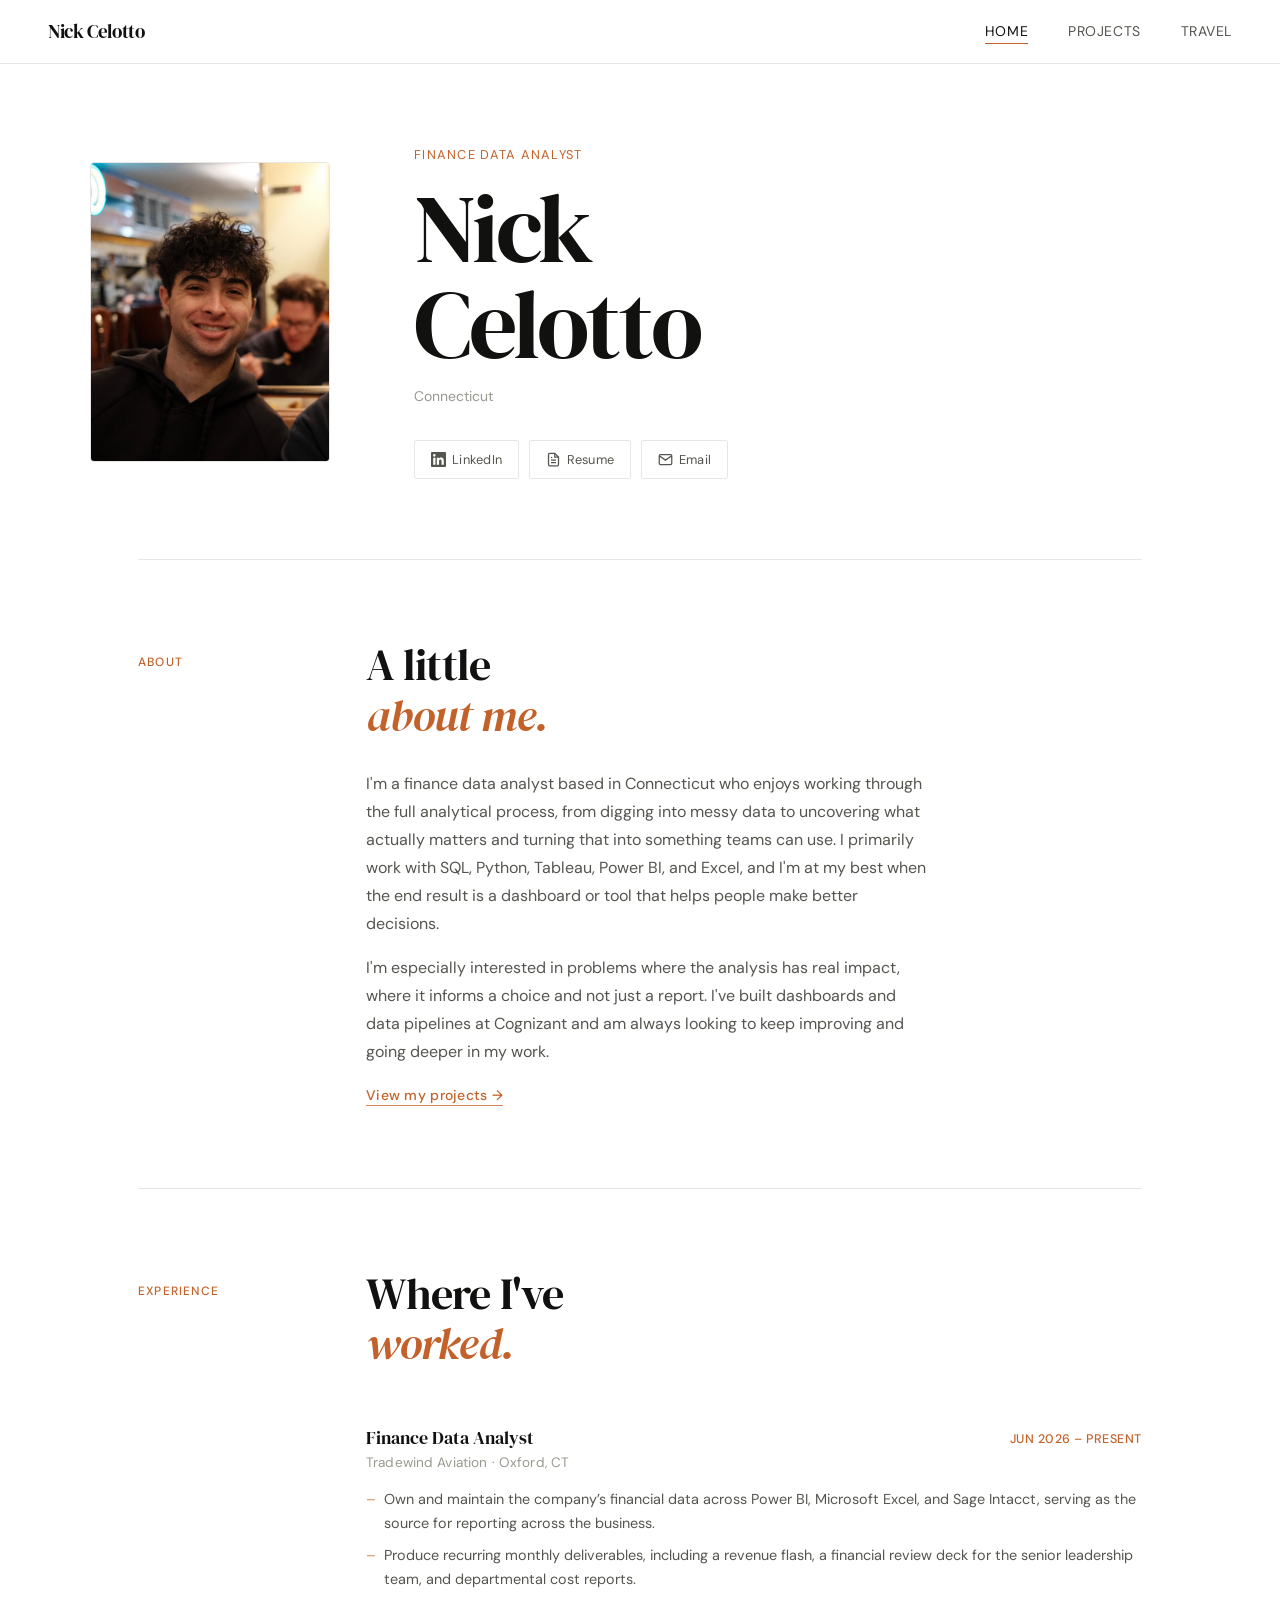
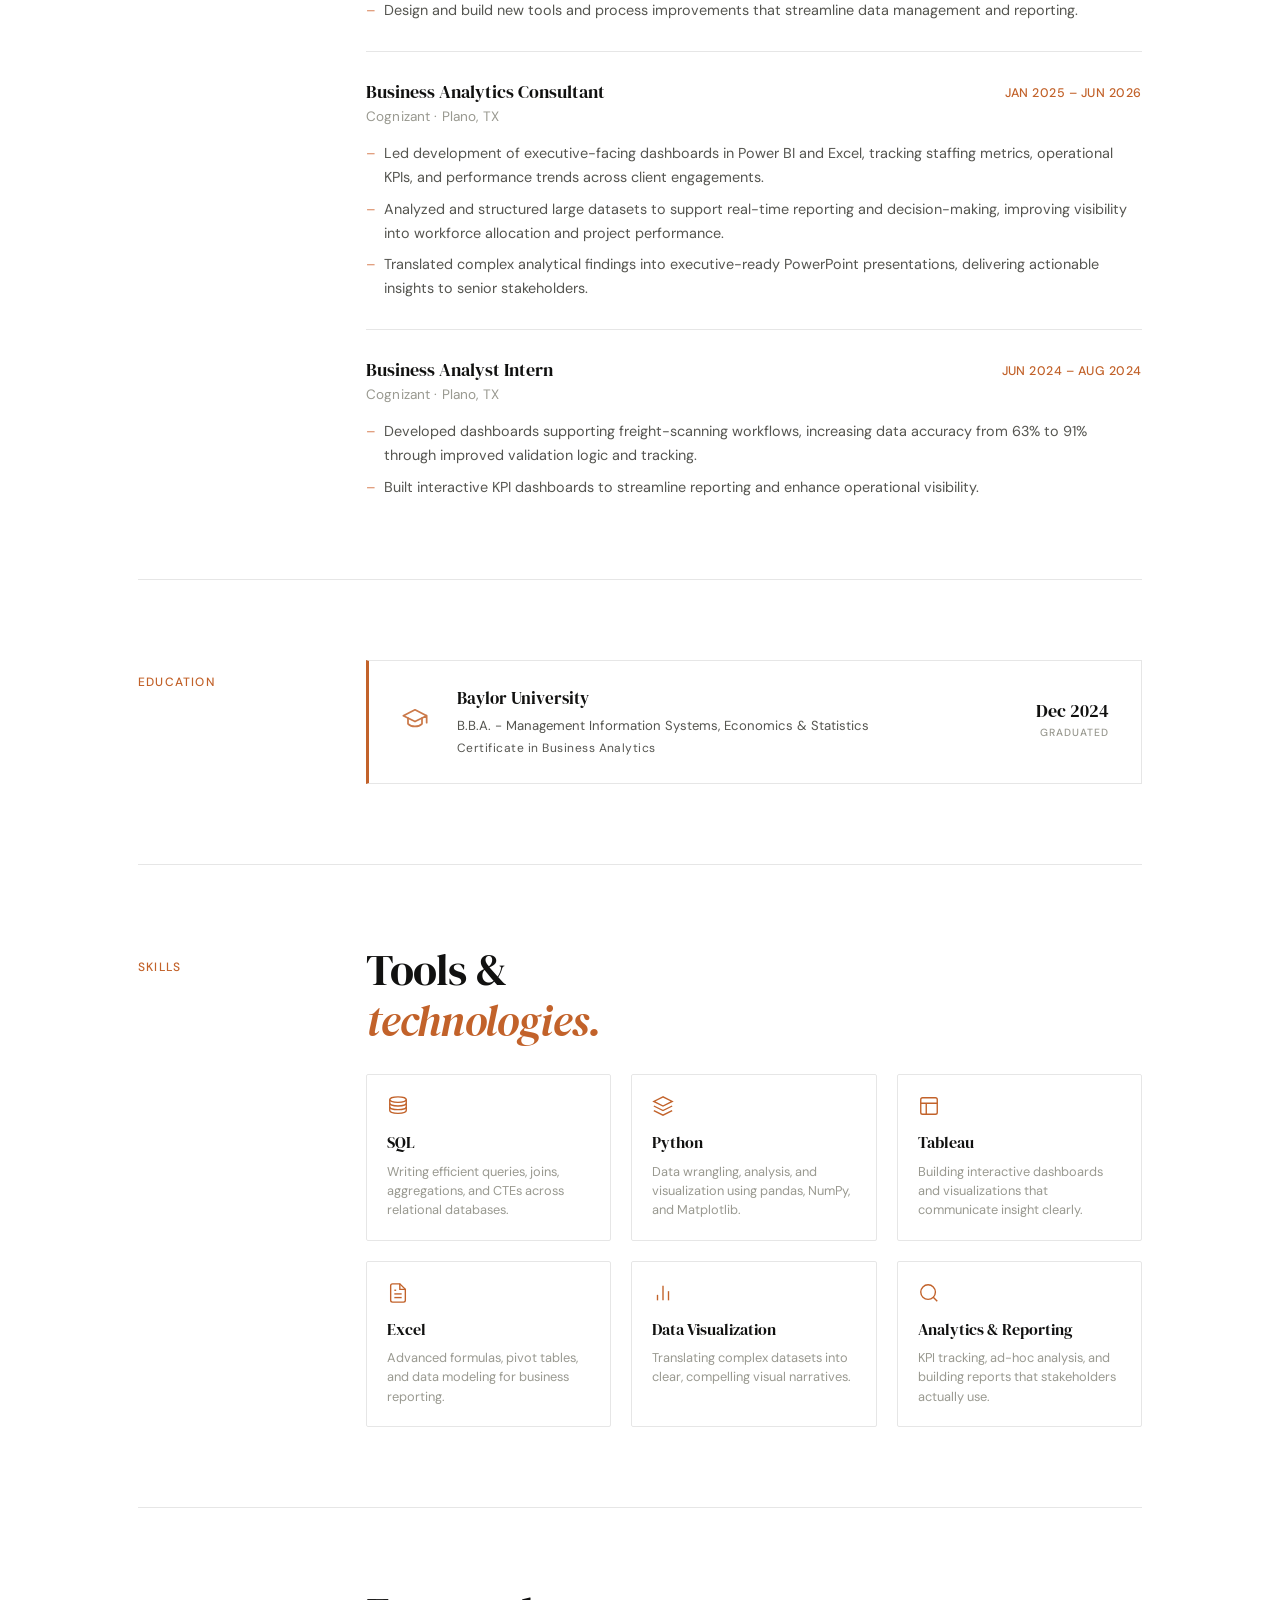
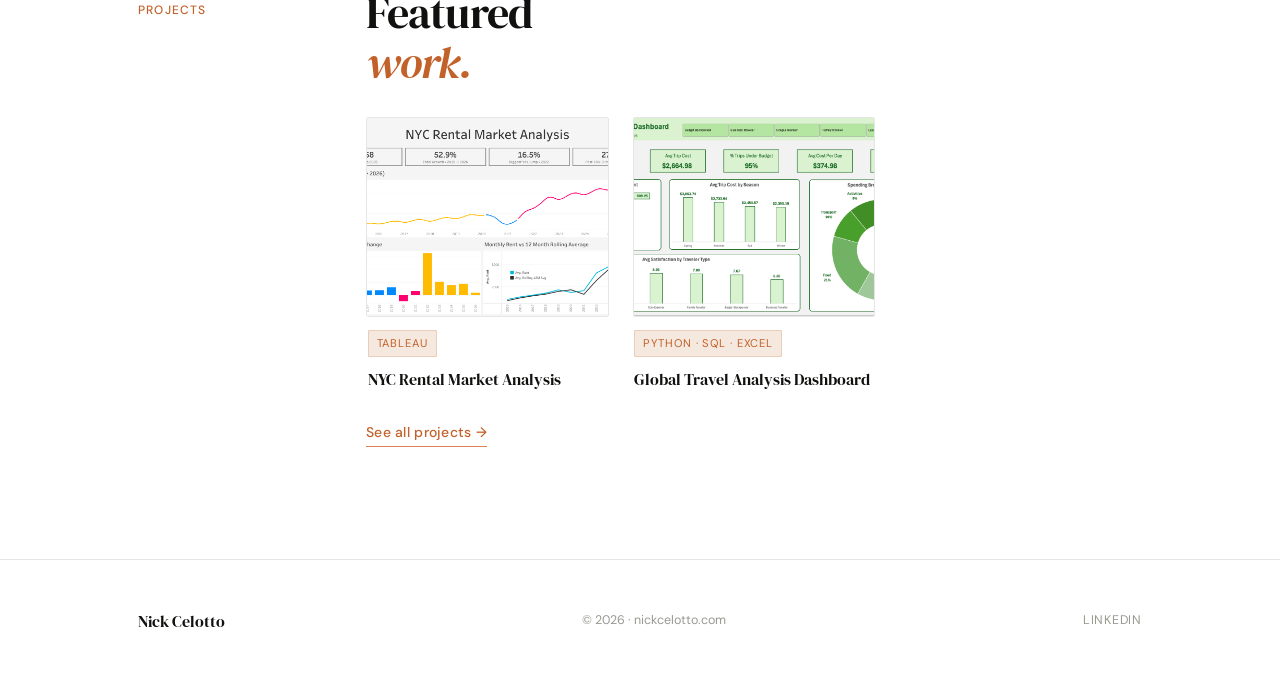
==== commit d1b75d71: "Remove old guides, switch map tiles, update footers" ====
--- a/index.html
+++ b/index.html
@@ -46,14 +46,6 @@
             <svg width="15" height="15" viewBox="0 0 24 24" fill="currentColor"><path d="M20.447 20.452h-3.554v-5.569c0-1.328-.027-3.037-1.852-3.037-1.853 0-2.136 1.445-2.136 2.939v5.667H9.351V9h3.414v1.561h.046c.477-.9 1.637-1.85 3.37-1.85 3.601 0 4.267 2.37 4.267 5.455v6.286zM5.337 7.433a2.062 2.062 0 01-2.063-2.065 2.064 2.064 0 112.063 2.065zm1.782 13.019H3.555V9h3.564v11.452zM22.225 0H1.771C.792 0 0 .774 0 1.729v20.542C0 23.227.792 24 1.771 24h20.451C23.2 24 24 23.227 24 22.271V1.729C24 .774 23.2 0 22.222 0h.003z"/></svg>
             LinkedIn
           </a>
-          <a href="https://github.com/nickcelotto" class="link-pill" target="_blank">
-            <svg width="15" height="15" viewBox="0 0 24 24" fill="currentColor"><path d="M12 .297c-6.63 0-12 5.373-12 12 0 5.303 3.438 9.8 8.205 11.385.6.113.82-.258.82-.577 0-.285-.01-1.04-.015-2.04-3.338.724-4.042-1.61-4.042-1.61C4.422 18.07 3.633 17.7 3.633 17.7c-1.087-.744.084-.729.084-.729 1.205.084 1.838 1.236 1.838 1.236 1.07 1.835 2.809 1.305 3.495.998.108-.776.417-1.305.76-1.605-2.665-.3-5.466-1.332-5.466-5.93 0-1.31.465-2.38 1.235-3.22-.135-.303-.54-1.523.105-3.176 0 0 1.005-.322 3.3 1.23.96-.267 1.98-.399 3-.405 1.02.006 2.04.138 3 .405 2.28-1.552 3.285-1.23 3.285-1.23.645 1.653.24 2.873.12 3.176.765.84 1.23 1.91 1.23 3.22 0 4.61-2.805 5.625-5.475 5.92.42.36.81 1.096.81 2.22 0 1.606-.015 2.896-.015 3.286 0 .315.21.69.825.57C20.565 22.092 24 17.592 24 12.297c0-6.627-5.373-12-12-12"/></svg>
-            GitHub
-          </a>
-          <a href="https://public.tableau.com/app/profile/nicholas.celotto/vizzes" class="link-pill" target="_blank">
-            <svg width="15" height="15" viewBox="0 0 24 24" fill="currentColor"><rect x="11" y="1" width="2" height="5"/><rect x="11" y="18" width="2" height="5"/><rect x="1" y="11" width="5" height="2"/><rect x="18" y="11" width="5" height="2"/><rect x="8.5" y="4" width="2" height="4"/><rect x="8.5" y="16" width="2" height="4"/><rect x="13.5" y="4" width="2" height="4"/><rect x="13.5" y="16" width="2" height="4"/><rect x="4" y="8.5" width="4" height="2"/><rect x="16" y="8.5" width="4" height="2"/><rect x="4" y="13.5" width="4" height="2"/><rect x="16" y="13.5" width="4" height="2"/></svg>
-            Tableau Public
-          </a>
           <!-- ★ RESUME BUTTON - points to assets/resume.pdf. Drop your PDF there. -->
           <a href="assets/resume.pdf" class="link-pill link-pill" target="_blank">
             <svg width="15" height="15" viewBox="0 0 24 24" fill="none" stroke="currentColor" stroke-width="2"><path d="M14 2H6a2 2 0 00-2 2v16a2 2 0 002 2h12a2 2 0 002-2V8z"/><polyline points="14 2 14 8 20 8"/><line x1="16" y1="13" x2="8" y2="13"/><line x1="16" y1="17" x2="8" y2="17"/><polyline points="10 9 9 9 8 9"/></svg>
@@ -297,8 +289,6 @@
       <p class="footer-copy">© 2026 · nickcelotto.com</p>
       <div class="footer-links">
         <a href="https://www.linkedin.com/in/nickcelotto" target="_blank">LinkedIn</a>
-        <a href="https://github.com/nickcelotto" target="_blank">GitHub</a>
-        <a href="https://public.tableau.com/app/profile/nickcelotto" target="_blank">Tableau</a>
       </div>
     </div>
   </footer>
